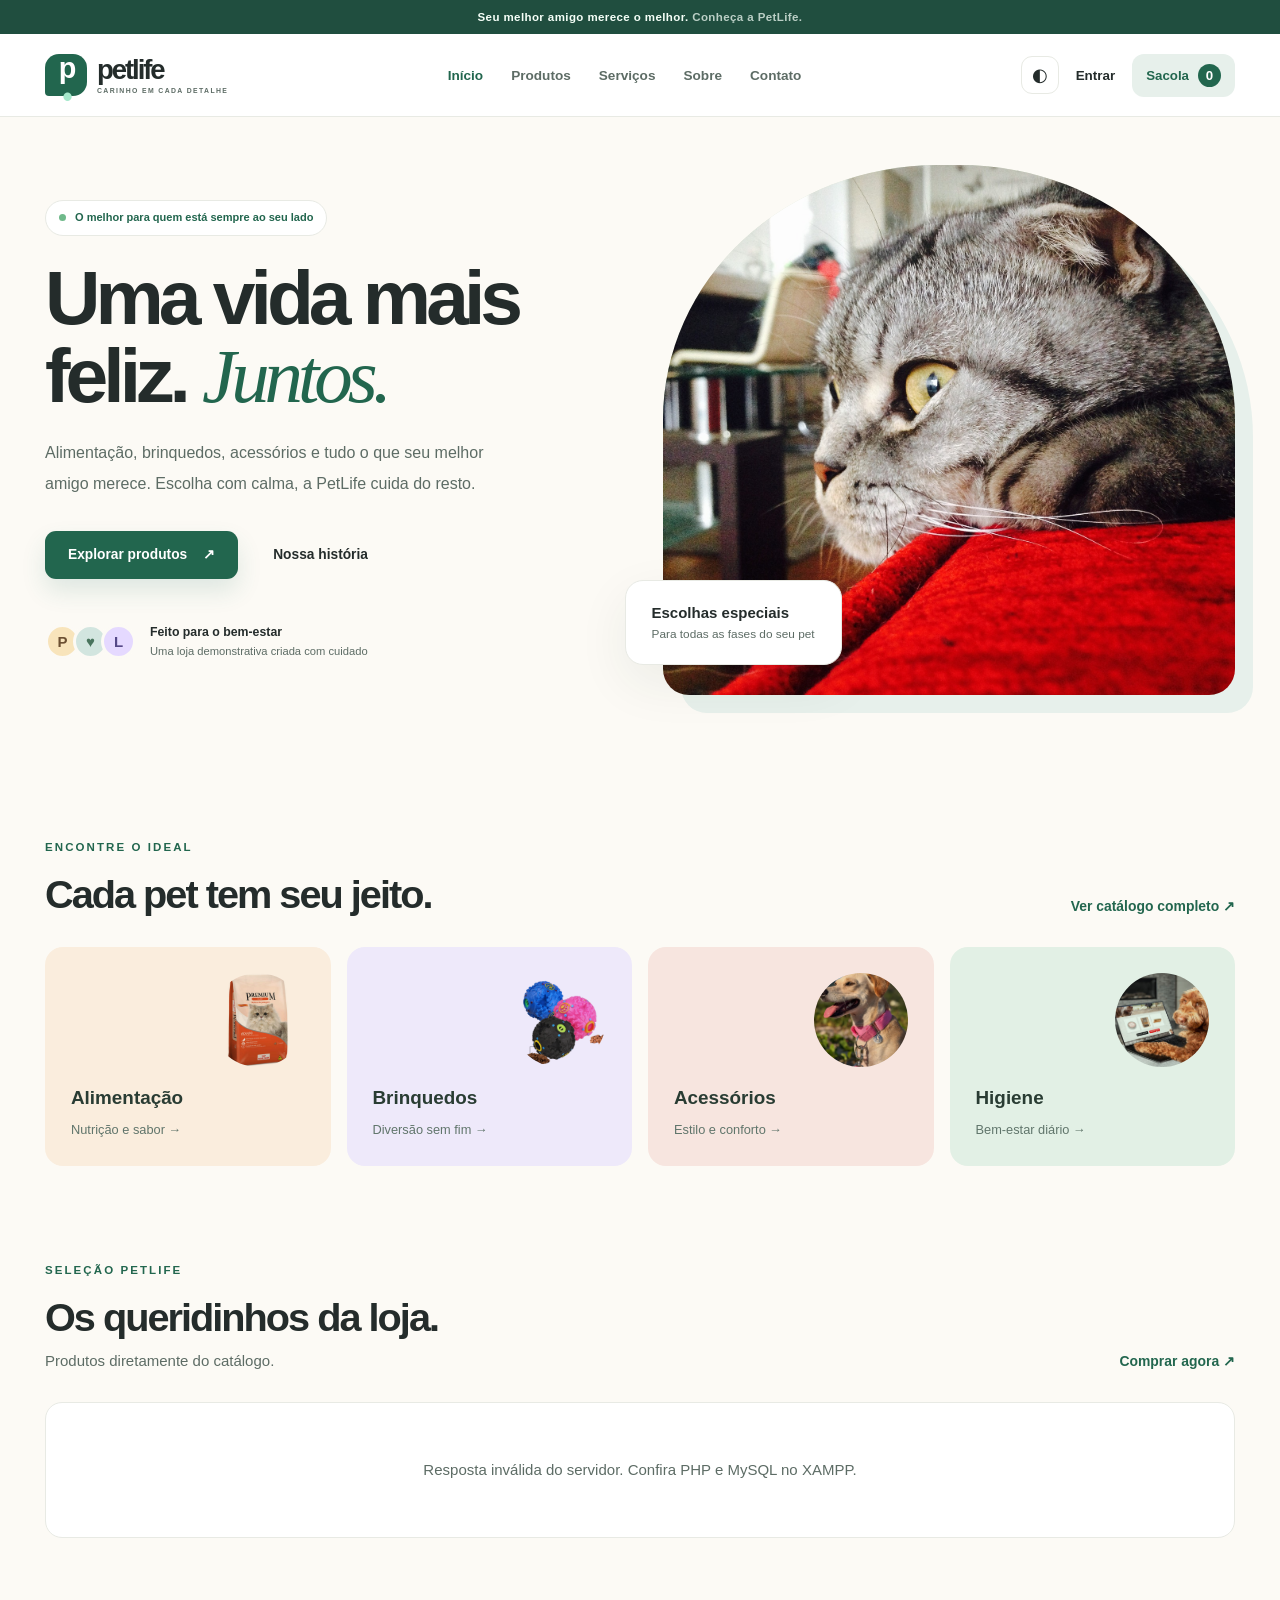
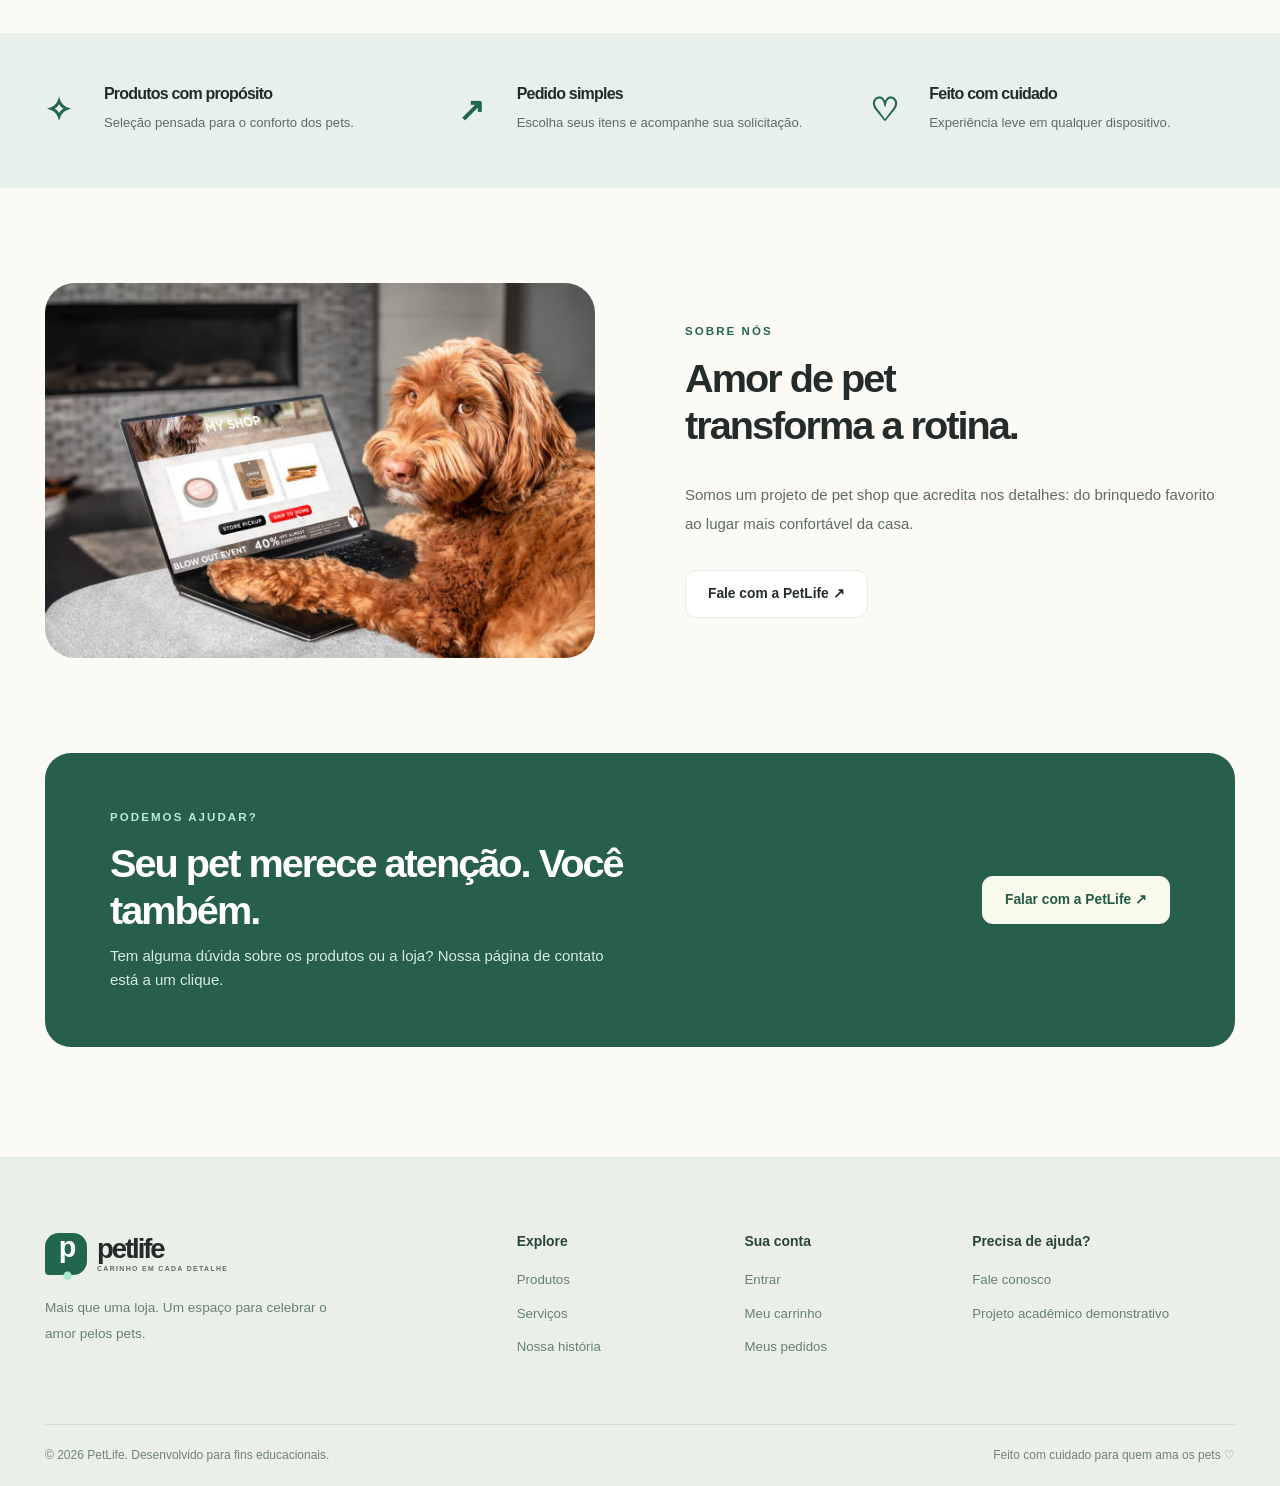
==== index.html @ 1ec8e890 "Adiciona o projeto PetLife" ====
<!doctype html>
<html lang="pt-BR">
  <head>
    <meta charset="utf-8" />
    <meta content="width=device-width, initial-scale=1" name="viewport" />
    <meta content="#fbfaf7" name="theme-color" />
    <meta
      content="PetLife: carinho, produtos e cuidados para seu pet."
      name="description"
    />
    <title>PetLife | Tudo para o seu pet</title>
    <link href="css/style.css" rel="stylesheet" />
  </head>
  <body data-page="index">
    <a class="skip-link" href="#conteudo">Pular para o conteúdo</a>
    <div data-header></div>
    <main id="conteudo">
      <section class="hero shell">
        <div class="hero-copy">
          <div class="pill">
            <span class="dot"></span> O melhor para quem está sempre ao seu lado
          </div>
          <h1>Uma vida mais feliz. <em>Juntos.</em></h1>
          <p>
            Alimentação, brinquedos, acessórios e tudo o que seu melhor amigo
            merece. Escolha com calma, a PetLife cuida do resto.
          </p>
          <div class="button-row">
            <a class="btn primary" href="pages/produtos.html"
              >Explorar produtos <span>↗</span></a
            >
            <a class="btn ghost" href="index.html#sobre">Nossa história</a>
          </div>
          <div class="hero-proof">
            <div class="avatar-stack">
              <span>P</span><span>♥</span><span>L</span>
            </div>
            <div>
              <strong>Feito para o bem-estar</strong
              ><small>Uma loja demonstrativa criada com cuidado</small>
            </div>
          </div>
        </div>
        <div class="hero-art">
          <img
            alt="Gato descansando sobre uma manta vermelha"
            decoding="async"
            src="img/hero.jpg"
          />
          <div class="floating-note">
            <strong>Escolhas especiais</strong
            ><small>Para todas as fases do seu pet</small>
          </div>
        </div>
      </section>
      <section class="category-section shell section-gap">
        <div class="section-top">
          <div>
            <p class="eyebrow">ENCONTRE O IDEAL</p>
            <h2>Cada pet tem seu jeito.</h2>
          </div>
          <a class="quiet-link" href="pages/produtos.html"
            >Ver catálogo completo ↗</a
          >
        </div>
        <div class="category-grid">
          <a
            class="category-card cream"
            href="pages/produtos.html?categoria=Ra%C3%A7%C3%A3o"
          >
            <img
              class="category-photo"
              src="img/raçao.jpg"
              alt=""
              loading="lazy"
            />
            <strong>Alimentação</strong>
            <span>Nutrição e sabor →</span>
          </a>
          <a
            class="category-card lilac"
            href="pages/produtos.html?categoria=Brinquedo"
          >
            <img
              class="category-photo"
              src="img/bola.jpg"
              alt=""
              loading="lazy"
            />
            <strong>Brinquedos</strong>
            <span>Diversão sem fim →</span>
          </a>
          <a
            class="category-card peach"
            href="pages/produtos.html?categoria=Acess%C3%B3rio"
          >
            <img
              class="category-photo"
              src="img/coleira.jpg"
              alt=""
              loading="lazy"
            />
            <strong>Acessórios</strong>
            <span>Estilo e conforto →</span>
          </a>
          <a
            class="category-card mint"
            href="pages/produtos.html?categoria=Higiene"
          >
            <img
              class="category-photo"
              src="img/cachorro.jpg"
              alt=""
              loading="lazy"
            />
            <strong>Higiene</strong>
            <span>Bem-estar diário →</span>
          </a>
        </div>
      </section>
      <section class="shell section-gap">
        <div class="section-top">
          <div>
            <p class="eyebrow">SELEÇÃO PETLIFE</p>
            <h2>Os queridinhos da loja.</h2>
            <p class="section-sub">Produtos diretamente do catálogo.</p>
          </div>
          <a class="quiet-link" href="pages/produtos.html">Comprar agora ↗</a>
        </div>
        <div aria-live="polite" class="products-grid" id="featuredProducts">
          <div class="loading-card">Carregando destaques...</div>
        </div>
      </section>
      <section class="benefits-band section-gap">
        <div class="shell benefits-grid">
          <article>
            <span class="benefit-symbol">✧</span>
            <h3>Produtos com propósito</h3>
            <p>Seleção pensada para o conforto dos pets.</p>
          </article>
          <article>
            <span class="benefit-symbol">↗</span>
            <h3>Pedido simples</h3>
            <p>Escolha seus itens e acompanhe sua solicitação.</p>
          </article>
          <article>
            <span class="benefit-symbol">♡</span>
            <h3>Feito com cuidado</h3>
            <p>Experiência leve em qualquer dispositivo.</p>
          </article>
        </div>
      </section>
      <section class="shell section-gap story-row" id="sobre">
        <div class="story-photo">
          <img
            alt="Cachorro da PetLife"
            decoding="async"
            loading="lazy"
            src="img/cachorro.jpg"
          />
        </div>
        <div class="story-copy">
          <p class="eyebrow">SOBRE NÓS</p>
          <h2>Amor de pet transforma a rotina.</h2>
          <p>
            Somos um projeto de pet shop que acredita nos detalhes: do brinquedo
            favorito ao lugar mais confortável da casa.
          </p>
          <a class="btn outline" href="pages/contato.html"
            >Fale com a PetLife ↗</a
          >
        </div>
      </section>
      <section class="shell newsletter section-gap">
        <div>
          <p class="eyebrow">PODEMOS AJUDAR?</p>
          <h2>Seu pet merece atenção. Você também.</h2>
          <p>
            Tem alguma dúvida sobre os produtos ou a loja? Nossa página de
            contato está a um clique.
          </p>
        </div>
        <a class="btn light" href="pages/contato.html">Falar com a PetLife ↗</a>
      </section>
    </main>
    <div data-footer></div>
    <div aria-live="polite" class="toast" id="toast" role="status"></div>
    <script defer src="js/layout.js"></script>
    <script defer="" src="js/script.js"></script>
  </body>
</html>
---- css/style.css ----
:root {
  --bg: #fcfaf5;
  --surface: #fff;
  --ink: #242c2b;
  --muted: #5d6c65;
  --line: #e8eae4;
  --accent: #22664e;
  --accent-dark: #165747;
  --soft: #e7f0eb;
  --sand: #f8e8d1;
  --shadow: 0 18px 52px rgba(30, 59, 49, 0.07);
  --radius: 22px;
  color-scheme: light;
}

[data-theme="dark"] {
  --bg: #141b1a;
  --surface: #1c2623;
  --ink: #eff4f0;
  --muted: #afbbb5;
  --line: #33433e;
  --accent: #74c7a5;
  --accent-dark: #3ba47c;
  --soft: #243b32;
  --sand: #38352b;
  --shadow: 0 18px 52px rgba(0, 0, 0, 0.19);
  color-scheme: dark;
}

* {
  box-sizing: border-box;
}

html {
  scroll-behavior: smooth;
}

body {
  margin: 0;
  background: var(--bg);
  color: var(--ink);
  font:
    15px/1.6 "Segoe UI",
    Arial,
    sans-serif;
  overflow-x: hidden;
}

button,
input,
select,
textarea {
  font: inherit;
}

button {
  cursor: pointer;
}

a {
  color: inherit;
  text-decoration: none;
}

img {
  display: block;
  max-width: 100%;
  object-fit: cover;
}

h1,
h2,
h3,
h4,
p {
  margin-top: 0;
}

h1,
h2,
h3,
h4 {
  font-family: "Segoe UI", Arial, sans-serif;
  line-height: 1.18;
  letter-spacing: -0.05em;
}

h1 {
  font-size: clamp(2.8rem, 5.2vw, 5.65rem);
  font-weight: 800;
}

h2 {
  font-size: clamp(1.8rem, 3.1vw, 3.2rem);
}

h3 {
  font-size: 1.2rem;
}

h1 em,
h2 em {
  color: var(--accent);
  font-style: normal;
}

p {
  color: var(--muted);
}

.shell {
  width: min(1190px, calc(100% - 64px));
  margin-inline: auto;
}

.section-gap {
  margin-top: 95px;
  margin-bottom: 95px;
}

.eyebrow {
  color: var(--accent);
  font-size: 0.72rem;
  letter-spacing: 0.18em;
  font-weight: 800;
  margin-bottom: 14px;
}

.small {
  font-size: 0.78rem;
}

.muted {
  color: var(--muted);
}

.full {
  width: 100%;
  justify-content: center;
}

.btn {
  display: inline-flex;
  align-items: center;
  justify-content: center;
  gap: 16px;
  min-height: 48px;
  padding: 12px 22px;
  border: 1px solid transparent;
  border-radius: 11px;
  font-size: 0.86rem;
  font-weight: 800;
  transition:
    0.2s transform,
    0.2s background,
    0.2s box-shadow;
  text-align: center;
}

.btn:hover {
  transform: translateY(-2px);
}

.btn.primary {
  background: var(--accent);
  color: #fff;
  box-shadow: 0 12px 24px rgba(41, 122, 103, 0.14);
}

.btn.primary:hover {
  background: var(--accent-dark);
}

.btn.ghost {
  color: var(--ink);
  background: transparent;
}

.btn.ghost:hover {
  background: var(--soft);
}

.btn.outline {
  border-color: var(--line);
  background: var(--surface);
}

.btn.light {
  background: #f9f9ec;
  color: #235b48;
}

.button-row {
  display: flex;
  align-items: center;
  gap: 12px;
  flex-wrap: wrap;
}

.quiet-link {
  font-weight: 800;
  color: var(--accent);
  font-size: 0.87rem;
}

.quiet-link:hover {
  text-decoration: underline;
}

.text-button {
  background: none;
  border: 0;
  color: var(--accent);
  font-weight: 800;
  padding: 9px;
}

.text-button:hover {
  text-decoration: underline;
}

.announcement {
  text-align: center;
  background: #204e3f;
  color: #f5fff8;
  font-weight: 600;
  font-size: 0.72rem;
  letter-spacing: 0.035em;
  padding: 8px;
}

.announcement span {
  opacity: 0.73;
}

.header {
  position: sticky;
  z-index: 40;
  top: 0;
  background: var(--surface);
  border-bottom: 1px solid var(--line);
}

.header-inner {
  display: flex;
  align-items: center;
  justify-content: space-between;
  gap: 20px;
  height: 82px;
}

.logo {
  display: inline-flex;
  align-items: center;
  gap: 10px;
  font-size: 1.72rem;
  letter-spacing: -0.075em;
  font-weight: 800;
  line-height: 1;
  color: var(--ink);
}

.logo-mark {
  display: grid;
  place-items: center;
  font-family: "Segoe UI", Arial, sans-serif;
  background: var(--accent);
  color: #fff;
  height: 42px;
  width: 42px;
  border-radius: 14px 14px 14px 4px;
  font-size: 1.8rem;
  letter-spacing: -0.1em;
}

.logo-mark span {
  color: #a5e8cb;
}

.logo small {
  display: block;
  font-size: 0.43rem;
  letter-spacing: 0.2em;
  color: var(--muted);
  margin-top: 4px;
  font-weight: 700;
}

.main-nav {
  display: flex;
  align-items: center;
  gap: 28px;
}

.main-nav a {
  font-size: 0.85rem;
  font-weight: 700;
  color: var(--muted);
  transition: color 0.2s;
}

.main-nav a.active,
.main-nav a:hover {
  color: var(--accent);
}

.nav-actions {
  display: flex;
  align-items: center;
  gap: 17px;
}

.theme-toggle,
.icon-button {
  background: transparent;
  border: 1px solid var(--line);
  height: 38px;
  min-width: 38px;
  border-radius: 11px;
  color: var(--ink);
  font-size: 1.12rem;
}

.theme-toggle:hover,
.icon-button:hover {
  background: var(--soft);
}

.account-link {
  font-weight: 800;
  font-size: 0.84rem;
  white-space: nowrap;
}

.cart-link {
  display: flex;
  align-items: center;
  gap: 9px;
  background: var(--soft);
  color: var(--accent);
  padding: 10px 14px;
  border-radius: 12px;
  font-size: 0.83rem;
  font-weight: 800;
  white-space: nowrap;
}

.cart-link span {
  display: grid;
  place-items: center;
  color: white;
  background: var(--accent);
  border-radius: 50%;
  min-width: 23px;
  height: 23px;
  padding: 0 3px;
}

.menu-btn {
  display: none;
  background: none;
  border: 0;
  padding: 8px;
}

.menu-btn span {
  display: block;
  width: 21px;
  height: 2px;
  background: var(--ink);
  margin: 5px 0;
}

.hero {
  display: grid;
  grid-template-columns: 1fr 1fr;
  gap: 45px;
  align-items: center;
  padding-top: 45px;
  min-height: 605px;
}

.hero-copy {
  padding: 30px 0;
}

.hero h1 {
  max-width: 680px;
  margin: 22px 0;
}

.hero h1 em {
  font-family: Georgia, serif;
  font-weight: 500;
  font-style: italic;
  letter-spacing: -0.065em;
}

.hero-copy > p {
  max-width: 460px;
  line-height: 1.9;
  font-size: 1rem;
}

.hero .button-row {
  margin-top: 32px;
}

.pill {
  display: inline-flex;
  align-items: center;
  gap: 9px;
  border: 1px solid var(--line);
  background: var(--surface);
  padding: 8px 13px;
  border-radius: 99px;
  font-size: 0.69rem;
  font-weight: 800;
  color: var(--accent);
}

.dot {
  height: 7px;
  width: 7px;
  border-radius: 50%;
  background: #6fb98a;
}

.hero-art {
  height: 530px;
  position: relative;
  border-radius: 220px 220px 32px 32px;
  overflow: visible;
  background: #e0e9d6;
}

.hero-art > img {
  width: 100%;
  height: 100%;
  border-radius: 220px 220px 32px 32px;
}

.floating-note {
  position: absolute;
  bottom: 30px;
  left: -38px;
  padding: 20px 26px;
  background: var(--surface);
  border: 1px solid var(--line);
  box-shadow: var(--shadow);
  border-radius: 18px;
}

.floating-note strong,
.floating-note small {
  display: block;
}

.floating-note small {
  color: var(--muted);
  font-size: 0.74rem;
}

.hero-proof {
  display: flex;
  align-items: center;
  gap: 14px;
  margin-top: 44px;
}

.avatar-stack {
  display: flex;
  padding-left: 7px;
}

.avatar-stack span {
  display: grid;
  place-items: center;
  margin-left: -7px;
  background: #f8e4bb;
  color: #6c5032;
  border: 3px solid var(--bg);
  border-radius: 50%;
  width: 35px;
  height: 35px;
  font-weight: 800;
}

.avatar-stack span:nth-child(2) {
  background: #d2e5df;
  color: #49745d;
}

.avatar-stack span:nth-child(3) {
  background: #e5d9ff;
  color: #554887;
}

.hero-proof strong,
.hero-proof small {
  display: block;
  line-height: 1.6;
}

.hero-proof strong {
  font-size: 0.77rem;
}

.hero-proof small {
  font-size: 0.7rem;
  color: var(--muted);
}

.section-top {
  display: flex;
  justify-content: space-between;
  align-items: end;
  gap: 15px;
  margin-bottom: 29px;
}

.section-top h2 {
  margin-bottom: 0;
}

.section-sub {
  margin: 8px 0 0;
}

.category-grid {
  display: grid;
  grid-template-columns: repeat(4, 1fr);
  gap: 16px;
}

.category-card {
  display: flex;
  flex-direction: column;
  align-items: start;
  min-height: 204px;
  padding: 23px;
  border-radius: 18px;
  transition: transform 0.2s;
  overflow: hidden;
}

.category-card:hover {
  transform: translateY(-6px);
}

.category-card.cream {
  background: #faeddd;
}

.category-card.lilac {
  background: #eee9fa;
}

.category-card.peach {
  background: #f7e5df;
}

.category-card.mint {
  background: #e2f0e5;
}

.category-card strong {
  color: #293c33;
  font-size: 1.18rem;
  font-weight: 800;
}

.category-card > span {
  color: #60756b;
  font-size: 0.8rem;
  margin-top: 7px;
}

.products-grid {
  display: grid;
  grid-template-columns: repeat(3, minmax(0, 1fr));
  gap: 22px;
}

.product-card {
  background: var(--surface);
  border: 1px solid var(--line);
  border-radius: 19px;
  overflow: hidden;
  transition:
    transform 0.2s,
    box-shadow 0.2s;
}

.product-card:hover {
  transform: translateY(-4px);
  box-shadow: var(--shadow);
}

.product-photo {
  height: 230px;
  display: flex;
  align-items: center;
  justify-content: center;
  position: relative;
  background: #f3f1ed;
}

.product-photo img {
  width: 100%;
  height: 100%;
  object-fit: cover;
}

.product-chip {
  position: absolute;
  top: 15px;
  left: 15px;
  padding: 6px 10px;
  border-radius: 7px;
  background: rgba(255, 255, 255, 0.94);
  color: #355d4e;
  font-size: 0.68rem;
  font-weight: 800;
}

.product-content {
  padding: 20px 20px 22px;
}

.product-content h3 {
  font-size: 1.13rem;
  margin-bottom: 8px;
}

.product-content p {
  font-size: 0.81rem;
  min-height: 38px;
  margin: 0 0 22px;
}

.product-bottom {
  display: flex;
  align-items: center;
  justify-content: space-between;
  gap: 12px;
}

.product-bottom strong {
  font:
    800 1.18rem "Segoe UI",
    Arial,
    sans-serif;
}

.add-cart {
  border: none;
  background: var(--accent);
  color: white;
  border-radius: 11px;
  padding: 10px 15px;
  font-size: 0.79rem;
  font-weight: 800;
}

.add-cart:hover {
  background: var(--accent-dark);
}

.add-cart:disabled {
  opacity: 0.4;
  cursor: not-allowed;
}

.stock-info {
  font-size: 0.69rem;
  color: var(--muted);
  margin-top: 8px;
}

.loading-card {
  grid-column: 1/-1;
  background: var(--surface);
  border: 1px solid var(--line);
  border-radius: 17px;
  color: var(--muted);
  padding: 55px;
  text-align: center;
}

.benefits-band {
  background: var(--soft);
  padding: 52px 0;
}

.benefits-grid {
  display: grid;
  grid-template-columns: repeat(3, 1fr);
  gap: 48px;
}

.benefits-grid article {
  display: grid;
  grid-template-columns: 45px 1fr;
  column-gap: 14px;
}

.benefit-symbol {
  grid-row: span 2;
  color: var(--accent);
  font-size: 2rem;
  font-weight: 700;
}

.benefits-grid h3 {
  font-size: 1rem;
  margin-bottom: 6px;
}

.benefits-grid p {
  font-size: 0.82rem;
  margin: 0;
}

.story-row {
  display: grid;
  grid-template-columns: 1fr 1fr;
  align-items: center;
  gap: 90px;
}

.story-photo {
  height: 375px;
  border-radius: 30px;
  overflow: hidden;
}

.story-photo img {
  height: 100%;
  width: 100%;
}

.story-copy p:not(.eyebrow) {
  line-height: 1.9;
}

.story-copy h2 {
  max-width: 390px;
}

.story-copy .btn {
  margin-top: 17px;
}

.newsletter {
  background: #275e4c;
  padding: 55px 65px;
  border-radius: 26px;
  color: white;
  display: flex;
  align-items: center;
  justify-content: space-between;
  gap: 30px;
}

.newsletter .eyebrow {
  color: #bee8d7;
}

.newsletter h2 {
  max-width: 580px;
  margin-bottom: 10px;
}

.newsletter p:not(.eyebrow) {
  color: #d6ebdf;
  max-width: 520px;
  margin: 0;
}

.footer {
  background: #eaf0e8;
  border-top: 1px solid #d9e6dd;
  margin-top: 110px;
  color: #2c493d;
}

.footer-main {
  display: grid;
  grid-template-columns: 2.3fr 1fr 1fr 1.4fr;
  gap: 40px;
  padding: 75px 0 55px;
}

.footer-logo {
  margin-bottom: 20px;
}

.footer-main p {
  max-width: 300px;
  line-height: 1.9;
  font-size: 0.85rem;
  color: #668075;
}

.footer-main h3 {
  font-size: 0.87rem;
  color: #2a4538;
  letter-spacing: 0;
  margin-bottom: 20px;
}

.footer-main > div:not(:first-child) a,
.footer-main > div:not(:first-child) span {
  display: block;
  font-size: 0.83rem;
  margin: 12px 0;
  color: #668075;
}

.footer-main a:hover {
  color: var(--accent);
}

.footer-bottom {
  display: flex;
  justify-content: space-between;
  gap: 10px;
  padding: 21px 0;
  border-top: 1px solid #cfdfd3;
}

.footer-bottom p {
  font-size: 0.75rem;
  margin: 0;
  color: #708479;
}

[data-theme="dark"] .footer {
  background: #1b3029;
  color: var(--ink);
  border-color: var(--line);
}

[data-theme="dark"] .footer-main h3,
[data-theme="dark"] .footer-main p,
[data-theme="dark"] .footer-main > div:not(:first-child) a,
[data-theme="dark"] .footer-main > div:not(:first-child) span,
[data-theme="dark"] .footer-bottom p {
  color: var(--muted);
}

.page-intro {
  padding-top: 76px;
  padding-bottom: 43px;
}

.page-intro h1 {
  font-size: clamp(2.8rem, 4.7vw, 4.8rem);
  margin-bottom: 12px;
}

.page-intro > p:not(.eyebrow) {
  font-size: 1rem;
  max-width: 670px;
}

.page-content {
  min-height: 340px;
}

.catalog-area {
  display: grid;
  grid-template-columns: 275px 1fr;
  gap: 35px;
  align-items: start;
}

.filter-panel {
  background: var(--surface);
  border: 1px solid var(--line);
  border-radius: 19px;
  padding: 24px;
  display: grid;
  gap: 19px;
}

.filter-heading {
  display: flex;
  align-items: center;
  justify-content: space-between;
  gap: 6px;
}

.filter-heading h2 {
  font-size: 1.05rem;
  margin: 0;
}

.filter-heading button {
  font-size: 0.7rem;
}

.filter-panel label,
.stack-form label {
  display: grid;
  gap: 7px;
  font-size: 0.8rem;
  font-weight: 800;
}

.filter-panel input,
.filter-panel select,
.stack-form input,
.stack-form select,
.stack-form textarea {
  width: 100%;
  background: var(--bg);
  color: var(--ink);
  border: 1px solid var(--line);
  border-radius: 10px;
  min-height: 46px;
  padding: 10px 12px;
  outline: none;
  transition: border 0.2s;
}

.filter-panel input:focus,
.filter-panel select:focus,
.stack-form input:focus,
.stack-form select:focus,
.stack-form textarea:focus {
  border-color: var(--accent);
  box-shadow: 0 0 0 3px var(--soft);
}

.stack-form textarea {
  resize: vertical;
}

.price-pair {
  display: grid;
  grid-template-columns: 1fr 1fr;
  gap: 10px;
}

.catalog-toolbar {
  display: flex;
  align-items: center;
  justify-content: space-between;
  margin: 1px 0 22px;
}

.catalog-toolbar h2 {
  font-size: 1.45rem;
  margin-bottom: 3px;
}

.catalog-toolbar p {
  font-size: 0.79rem;
  margin: 0;
}

.catalog-area .products-grid {
  grid-template-columns: repeat(2, minmax(0, 1fr));
}

.cart-layout {
  display: grid;
  grid-template-columns: minmax(0, 1fr) 330px;
  gap: 24px;
  align-items: start;
}

.surface {
  border: 1px solid var(--line);
  background: var(--surface);
  padding: 28px;
  border-radius: 19px;
  box-shadow: 0 5px 26px rgba(30, 59, 49, 0.025);
}

.surface h2 {
  font-size: 1.2rem;
  margin-bottom: 18px;
}

.surface-title {
  display: flex;
  justify-content: space-between;
  align-items: center;
  gap: 12px;
  border-bottom: 1px solid var(--line);
  padding-bottom: 17px;
  margin-bottom: 12px;
}

.surface-title h2 {
  margin: 0;
}

.cart-item {
  display: grid;
  grid-template-columns: 78px 1fr auto;
  gap: 17px;
  align-items: center;
  padding: 18px 0;
  border-bottom: 1px solid var(--line);
}

.cart-item img {
  width: 78px;
  height: 85px;
  border-radius: 12px;
}

.cart-item h3 {
  font-size: 1rem;
  margin: 0 0 3px;
}

.cart-item p {
  font-size: 0.78rem;
  margin: 0 0 5px;
}

.cart-item strong {
  display: block;
}

.cart-controls {
  display: flex;
  gap: 7px;
  align-items: center;
  justify-content: end;
}

.qty-button {
  width: 31px;
  height: 31px;
  border: 1px solid var(--line);
  background: var(--bg);
  color: var(--ink);
  border-radius: 8px;
}

.remove-button {
  background: none;
  border: 0;
  color: #b3595d;
  font-size: 0.76rem;
  font-weight: 800;
  padding: 5px;
}

.order-summary {
  position: sticky;
  top: 110px;
}

.summary-line,
.summary-total {
  display: flex;
  justify-content: space-between;
  gap: 15px;
  align-items: center;
  margin: 17px 0;
  font-size: 0.85rem;
}

.summary-total {
  border-top: 1px solid var(--line);
  padding: 22px 0 4px;
  font-size: 1rem;
  font-weight: 800;
}

.summary-total strong {
  font-size: 1.35rem;
}

.order-summary .btn {
  margin-top: 12px;
}

.order-summary .text-button {
  margin-top: 11px;
}

.empty-state {
  text-align: center;
  padding: 50px 20px;
}

.empty-state strong {
  display: block;
  font-size: 1.24rem;
  color: var(--ink);
  margin-bottom: 10px;
}

.empty-state p {
  max-width: 320px;
  margin: 0 auto 20px;
}

.empty-icon {
  font-size: 2.9rem;
  color: var(--accent);
  margin-bottom: 15px;
}

.auth-layout {
  min-height: 650px;
  display: grid;
  grid-template-columns: 1fr 1fr;
  gap: 7%;
  padding-top: 65px;
  align-items: center;
}

.auth-aside {
  padding: 20px 0;
}

.auth-aside h1 {
  font-size: clamp(2.3rem, 4vw, 4.3rem);
  margin-bottom: 15px;
}

.auth-aside p:not(.eyebrow) {
  max-width: 480px;
}

.auth-aside img {
  margin-top: 28px;
  border-radius: 26px;
  width: 100%;
  height: 220px;
}

.auth-panel {
  background: var(--surface);
  border: 1px solid var(--line);
  border-radius: 24px;
  padding: 43px 42px;
  box-shadow: var(--shadow);
}

.auth-heading h2 {
  font-size: 2rem;
  margin: 13px 0 8px;
}

.auth-badge {
  font-weight: 800;
  color: var(--accent);
  font-size: 0.67rem;
  letter-spacing: 0.15em;
}

.auth-heading p {
  font-size: 0.88rem;
}

.stack-form {
  display: grid;
  gap: 18px;
}

.form-feedback {
  display: none;
  font-size: 0.85rem;
  border-radius: 9px;
  padding: 11px 13px;
  margin: 3px 0 0;
}

.form-feedback.show {
  display: block;
  background: var(--soft);
  color: var(--accent);
}

.form-feedback.error {
  background: #fff0ee;
  color: #b64a4a;
}

.contact-layout {
  display: grid;
  grid-template-columns: 0.85fr 1.15fr;
  gap: 70px;
}

.contact-art {
  height: 260px;
  border-radius: 22px;
  overflow: hidden;
  margin-bottom: 30px;
}

.contact-art img {
  width: 100%;
  height: 100%;
}

.contact-method {
  border-top: 1px solid var(--line);
  padding: 23px 0;
}

.contact-method span {
  display: block;
  color: var(--accent);
  font-size: 0.68rem;
  font-weight: 800;
  letter-spacing: 0.14em;
  margin-bottom: 9px;
}

.contact-method strong {
  font-size: 1.08rem;
}

.contact-method p {
  max-width: 330px;
  margin: 8px 0 0;
  font-size: 0.85rem;
}

.contact-form {
  padding: 38px;
  align-content: start;
}

.contact-form > p {
  margin-top: -12px;
}

.services-grid {
  display: grid;
  grid-template-columns: repeat(2, 1fr);
  gap: 20px;
}

.service-block {
  background: var(--surface);
  border: 1px solid var(--line);
  border-radius: 22px;
  padding: 34px;
  min-height: 245px;
  transition: transform 0.2s;
}

.service-block:hover {
  transform: translateY(-4px);
}

.service-number {
  font-size: 0.69rem;
  font-weight: 800;
  color: var(--accent);
  letter-spacing: 0.14em;
}

.service-block h2 {
  margin: 26px 0 11px;
  font-size: 1.7rem;
}

.service-block p {
  font-size: 0.86rem;
  max-width: 400px;
}

.service-block a {
  font-weight: 800;
  color: var(--accent);
  font-size: 0.84rem;
}

.orders-list {
  min-height: 250px;
}

.order-history-row {
  display: flex;
  justify-content: space-between;
  align-items: center;
  gap: 20px;
  padding: 20px;
  border-bottom: 1px solid var(--line);
}

.order-history-row:last-child {
  border: 0;
}

.order-history-row strong {
  display: block;
}

.order-history-row small {
  color: var(--muted);
}

.status-pill {
  font-weight: 800;
  font-size: 0.72rem;
  padding: 6px 10px;
  border-radius: 99px;
  background: var(--soft);
  color: var(--accent);
}

.toast {
  position: fixed;
  z-index: 100;
  bottom: 26px;
  right: 26px;
  max-width: min(430px, calc(100vw - 40px));
  padding: 15px 22px;
  background: #215d48;
  color: #fff;
  border-radius: 14px;
  box-shadow: var(--shadow);
  opacity: 0;
  pointer-events: none;
  transform: translateY(12px);
  transition: 0.2s;
}

.toast.show {
  opacity: 1;
  transform: translateY(0);
}

.toast.error {
  background: #a43d48;
}

.admin-layout {
  display: grid;
  grid-template-columns: 195px minmax(0, 1fr);
  gap: 25px;
  min-height: 400px;
}

.admin-sidebar {
  align-self: start;
  position: sticky;
  top: 110px;
  border: 1px solid var(--line);
  border-radius: 15px;
  background: var(--surface);
  padding: 10px;
  display: grid;
  gap: 4px;
}

.admin-tab {
  border: 0;
  background: none;
  border-radius: 9px;
  padding: 12px 14px;
  color: var(--muted);
  font-weight: 800;
  text-align: left;
}

.admin-tab.selected,
.admin-tab:hover {
  background: var(--soft);
  color: var(--accent);
}

.admin-content {
  min-width: 0;
}

.admin-toolbar {
  display: flex;
  justify-content: space-between;
  align-items: center;
  gap: 16px;
  margin-bottom: 18px;
}

.admin-toolbar h2 {
  font-size: 1.5rem;
  margin-bottom: 4px;
}

.admin-toolbar p {
  margin: 0;
  font-size: 0.8rem;
}

.stat-grid {
  display: grid;
  grid-template-columns: repeat(4, 1fr);
  gap: 15px;
  margin-bottom: 27px;
}

.stat-card {
  padding: 25px;
  background: var(--surface);
  border: 1px solid var(--line);
  border-radius: 15px;
}

.stat-card span {
  display: block;
  color: var(--muted);
  font-size: 0.78rem;
  font-weight: 800;
}

.stat-card strong {
  font:
    800 2.1rem "Segoe UI",
    Arial,
    sans-serif;
}

.admin-table-wrap {
  overflow-x: auto;
  background: var(--surface);
  border: 1px solid var(--line);
  border-radius: 16px;
}

.admin-table {
  width: 100%;
  border-collapse: collapse;
  white-space: nowrap;
  font-size: 0.82rem;
}

.admin-table th {
  text-align: left;
  background: var(--soft);
  padding: 13px 16px;
  font-size: 0.73rem;
}

.admin-table td {
  padding: 15px 16px;
  border-top: 1px solid var(--line);
}

.admin-table td.long-cell {
  white-space: normal;
  min-width: 220px;
  max-width: 360px;
}

.table-actions {
  display: flex;
  gap: 7px;
}

.table-button {
  font-weight: 800;
  font-size: 0.72rem;
  border: 1px solid var(--line);
  border-radius: 8px;
  background: var(--bg);
  color: var(--accent);
  padding: 8px 11px;
  white-space: nowrap;
}

.table-button.danger {
  color: #ac5456;
}

.table-button:hover {
  background: var(--soft);
}

.table-select {
  padding: 8px 9px;
  border: 1px solid var(--line);
  background: var(--bg);
  color: var(--ink);
  border-radius: 7px;
}

.admin-dialog {
  width: min(520px, calc(100% - 26px));
  border: 1px solid var(--line);
  border-radius: 22px;
  background: var(--surface);
  color: var(--ink);
  padding: 28px;
  max-height: 90vh;
  overflow: auto;
  box-shadow: 0 22px 80px rgba(0, 0, 0, 0.2);
}

.admin-dialog::backdrop {
  background: rgba(0, 0, 0, 0.55);
}

.modal-top {
  display: flex;
  align-items: center;
  justify-content: space-between;
}

.modal-top h2 {
  margin: 0;
  font-size: 1.5rem;
}

.confirm-dialog p {
  margin: 18px 0 24px;
}

.admin-search {
  padding: 10px 12px;
  border: 1px solid var(--line);
  background: var(--surface);
  color: var(--ink);
  border-radius: 9px;
  max-width: 245px;
  width: 100%;
}

body:has(dialog[open]) {
  overflow: hidden;
}

[hidden] {
  display: none !important;
}

a:focus-visible,
button:focus-visible,
input:focus-visible,
textarea:focus-visible,
select:focus-visible {
  outline: 3px solid var(--accent);
  outline-offset: 3px;
}

@media (max-width: 1100px) {
  .main-nav {
    gap: 15px;
  }

  .header-inner {
    gap: 10px;
  }

  .nav-actions {
    gap: 9px;
  }

  .hero {
    gap: 28px;
  }

  .floating-note {
    left: -14px;
  }

  .footer-main {
    gap: 22px;
  }
}

@media (max-width: 900px) {
  .shell {
    width: min(100% - 40px, 1190px);
  }

  .header-inner {
    height: 72px;
  }

  .menu-btn {
    display: block;
  }

  .main-nav {
    display: none;
    position: absolute;
    left: 0;
    right: 0;
    top: 100%;
    background: var(--surface);
    padding: 18px 24px 25px;
    box-shadow: var(--shadow);
    border-top: 1px solid var(--line);
    flex-direction: column;
    align-items: stretch;
    gap: 0;
  }

  .main-nav.open {
    display: flex;
  }

  .main-nav a {
    padding: 13px 4px;
    border-bottom: 1px solid var(--line);
  }

  .hero {
    grid-template-columns: 1fr 1fr;
    min-height: unset;
  }

  .hero h1 {
    font-size: clamp(2.5rem, 5vw, 4rem);
  }

  .hero-art {
    height: 430px;
  }

  .category-grid {
    grid-template-columns: repeat(2, 1fr);
  }

  .products-grid {
    grid-template-columns: repeat(2, 1fr);
  }

  .benefits-grid {
    gap: 19px;
  }

  .story-row {
    gap: 35px;
  }

  .footer-main {
    grid-template-columns: repeat(2, 1fr);
  }

  .catalog-area {
    grid-template-columns: 235px 1fr;
    gap: 18px;
  }

  .catalog-area .products-grid {
    grid-template-columns: 1fr;
  }

  .cart-layout {
    grid-template-columns: 1fr 290px;
    gap: 15px;
  }

  .auth-layout {
    gap: 25px;
  }

  .auth-panel {
    padding: 27px;
  }

  .contact-layout {
    gap: 25px;
  }

  .stat-grid {
    grid-template-columns: repeat(2, 1fr);
  }
}

@media (max-width: 640px) {
  .shell {
    width: calc(100% - 32px);
  }

  .announcement {
    font-size: 0.65rem;
  }

  .header-inner {
    height: 66px;
  }

  .logo {
    font-size: 1.45rem;
  }

  .logo-mark {
    height: 37px;
    width: 37px;
  }

  .logo small {
    font-size: 0.36rem;
  }

  .account-link {
    display: none;
  }

  .nav-actions {
    gap: 7px;
  }

  .cart-link {
    padding: 8px;
    font-size: 0.72rem;
  }

  .theme-toggle {
    height: 34px;
    min-width: 34px;
  }

  .hero {
    display: flex;
    flex-direction: column;
    gap: 18px;
    padding-top: 25px;
  }

  .hero-copy {
    padding: 20px 0 0;
  }

  .hero h1 {
    font-size: clamp(2.7rem, 12vw, 4rem);
  }

  .hero-art {
    width: 100%;
    height: 330px;
    border-radius: 190px 190px 23px 23px;
  }

  .hero-art > img {
    border-radius: 190px 190px 23px 23px;
  }

  .floating-note {
    bottom: 12px;
    left: 9px;
    padding: 11px 15px;
  }

  .hero-proof {
    margin-top: 22px;
  }

  .section-gap {
    margin-top: 65px;
    margin-bottom: 65px;
  }

  .section-top {
    align-items: start;
    flex-direction: column;
  }

  .category-grid {
    gap: 11px;
  }

  .category-card {
    padding: 17px;
    min-height: 160px;
  }

  .category-card strong {
    font-size: 1rem;
  }

  .products-grid,
  .catalog-area .products-grid {
    grid-template-columns: 1fr;
  }

  .product-photo {
    height: 230px;
  }

  .benefits-grid {
    grid-template-columns: 1fr;
    gap: 30px;
  }

  .benefits-band {
    padding: 38px 0;
  }

  .story-row {
    grid-template-columns: 1fr;
    gap: 25px;
  }

  .story-photo {
    height: 255px;
  }

  .newsletter {
    padding: 35px 25px;
    flex-direction: column;
    align-items: stretch;
  }

  .footer {
    margin-top: 60px;
  }

  .footer-main {
    gap: 28px;
    padding: 45px 0 30px;
  }

  .footer-main > div:first-child {
    grid-column: 1/-1;
  }

  .footer-bottom {
    flex-direction: column;
  }

  .page-intro {
    padding-top: 43px;
    padding-bottom: 25px;
  }

  .page-intro h1 {
    font-size: 2.7rem;
  }

  .catalog-area {
    grid-template-columns: 1fr;
  }

  .filter-panel {
    gap: 13px;
  }

  .catalog-toolbar {
    margin-top: 19px;
  }

  .cart-layout {
    grid-template-columns: 1fr;
  }

  .order-summary {
    position: static;
  }

  .surface {
    padding: 21px;
  }

  .cart-item {
    grid-template-columns: 64px 1fr;
    gap: 10px;
  }

  .cart-item img {
    width: 64px;
    height: 72px;
  }

  .cart-controls {
    grid-column: 2;
    justify-content: start;
  }

  .auth-layout {
    grid-template-columns: 1fr;
    padding-top: 33px;
    gap: 15px;
  }

  .auth-aside {
    padding: 0;
  }

  .auth-aside h1 {
    font-size: 2.45rem;
  }

  .auth-aside img {
    display: none;
  }

  .auth-panel {
    padding: 24px;
  }

  .contact-layout {
    grid-template-columns: 1fr;
    gap: 12px;
  }

  .contact-art {
    height: 180px;
  }

  .contact-form {
    padding: 22px;
  }

  .services-grid {
    grid-template-columns: 1fr;
  }

  .admin-layout {
    grid-template-columns: 1fr;
  }

  .admin-sidebar {
    display: flex;
    overflow: auto;
    position: static;
  }

  .admin-tab {
    white-space: nowrap;
  }

  .stat-grid {
    gap: 10px;
  }

  .stat-card {
    padding: 17px;
  }

  .stat-card strong {
    font-size: 1.5rem;
  }

  .admin-toolbar {
    align-items: start;
    flex-wrap: wrap;
  }

  .admin-search {
    max-width: 100%;
  }
}

@media (prefers-reduced-motion: reduce) {
  *,
  *:before,
  *:after {
    scroll-behavior: auto !important;
    transition: none !important;
    animation: none !important;
  }
}

/* PetLife 2.0 | Direções visuais exclusivas para cada página */
.micro-label {
  font-size: 0.71rem;
  letter-spacing: 0.2em;
  text-transform: uppercase;
  font-weight: 800;
  color: #157e75;
}

.catalog-feature {
  display: grid;
  grid-template-columns: 1.4fr 0.6fr;
  align-items: center;
  margin: 36px auto 8px;
  max-width: 1180px;
  border-radius: 26px;
  overflow: hidden;
  background: #123e48;
  color: #fff;
  min-height: 230px;
  padding: 34px 44px;
  gap: 25px;
}
.catalog-feature h2 {
  font-size: clamp(2rem, 3.4vw, 3.2rem);
  line-height: 1.08;
  max-width: 650px;
  margin: 10px 0;
}
.catalog-feature p {
  opacity: 0.83;
  max-width: 520px;
}
.catalog-feature img {
  height: 210px;
  width: 100%;
  object-fit: cover;
  border-radius: 120px 10px 10px 120px;
}
.catalog-feature .micro-label {
  color: #a6e8d3;
}
.services-spotlight {
  display: grid;
  grid-template-columns: 1fr 1fr;
  align-items: center;
  background: var(--soft);
  gap: 5vw;
  margin: 36px auto 10px;
  max-width: 1180px;
  border-radius: 30px;
  overflow: hidden;
}
.services-spotlight img {
  width: 100%;
  height: 380px;
  object-fit: cover;
}
.services-spotlight > div {
  padding: 35px 44px 35px 0;
}
.services-spotlight h2 {
  font-size: clamp(2rem, 3.2vw, 3.5rem);
  line-height: 1.1;
  margin: 14px 0;
}
.services-spotlight p {
  margin-bottom: 22px;
}
.cart-steps {
  max-width: 1180px;
  margin: 38px auto 0;
  display: flex;
  flex-wrap: wrap;
  gap: 18px;
  align-items: center;
}
.cart-steps span {
  border-radius: 30px;
  border: 1px solid #d8e6df;
  padding: 10px 19px;
}
.cart-steps .step-current {
  background: #153f46;
  color: white;
}
.booking-area {
  display: grid;
  grid-template-columns: 1fr 1fr;
  gap: 55px;
  align-items: start;
  padding-top: 55px;
  padding-bottom: 80px;
}
.booking-copy h2 {
  font-size: clamp(2rem, 3vw, 3.5rem);
  margin: 18px 0;
}
.booking-note {
  margin-top: 25px;
  padding: 18px;
  border-left: 4px solid #348c7e;
  background: var(--soft);
}
.booking-form {
  display: grid;
  gap: 16px;
  padding: 32px;
  border-radius: 24px;
  background: var(--surface);
  box-shadow: 0 12px 45px #142b2e12;
}
.booking-form label {
  display: grid;
  gap: 8px;
  font-weight: 700;
}
.booking-form input,
.booking-form select,
.booking-form textarea {
  width: 100%;
  padding: 12px;
  border: 1px solid #b8ceca;
  border-radius: 10px;
  font: inherit;
  background: var(--surface);
  color: var(--ink);
}
.booking-form input:focus-visible,
.booking-form select:focus-visible,
.booking-form textarea:focus-visible {
  outline: 3px solid #51ad9b;
  outline-offset: 2px;
}
@media (max-width: 850px) {
  .catalog-feature,
  .services-spotlight,
  .booking-area {
    grid-template-columns: 1fr;
  }
  .catalog-feature,
  .cart-steps,
  .services-spotlight {
    margin-left: 16px;
    margin-right: 16px;
  }
  .catalog-feature {
    padding: 27px;
  }
  .catalog-feature img {
    height: 175px;
    border-radius: 18px;
  }
  .services-spotlight img {
    height: 240px;
  }
  .services-spotlight > div {
    padding: 25px;
  }
  .booking-area {
    gap: 25px;
  }
}
/* Identidade visual e acessibilidade */
[hidden] {
  display: none !important;
}
body {
  -webkit-font-smoothing: antialiased;
}
:where(a, button, input, select, textarea, summary):focus-visible {
  outline: 3px solid var(--accent);
  outline-offset: 4px;
}
.skip-link {
  position: fixed;
  top: -100px;
  left: 16px;
  z-index: 1000;
  background: var(--surface);
  padding: 12px 20px;
  border-radius: 12px;
}
.skip-link:focus {
  top: 12px;
}
.hero {
  padding-block: 48px;
}
.hero h1 {
  font-size: clamp(3.2rem, 6vw, 5.8rem);
  line-height: 1.02;
  letter-spacing: -0.065em;
}
.hero-art,
.hero-art > img {
  border-radius: 48% 48% 26px 26px;
}
.hero-art {
  box-shadow: 18px 18px 0 var(--soft);
}
.hero-proof small {
  color: var(--muted);
}
.category-card {
  position: relative;
  overflow: hidden;
  min-height: 195px;
  padding: 26px;
}
.category-card strong,
.category-card > span {
  position: relative;
  z-index: 1;
}
.category-photo {
  width: 94px;
  height: 94px;
  margin: 0 0 16px auto;
  border-radius: 50%;
  mix-blend-mode: multiply;
}
.product-photo {
  overflow: hidden;
}
.product-photo img {
  transition: transform 0.25s ease;
}
.product-card:hover .product-photo img {
  transform: scale(1.04);
}
.register-panel {
  margin-top: 24px;
  border-top: 1px solid var(--line);
  padding-top: 20px;
}
.register-panel summary {
  cursor: pointer;
  color: var(--accent);
  font-weight: 700;
  padding-block: 10px;
}
.register-panel > p {
  margin-top: 14px;
}
.booking-form input,
.booking-form select,
.booking-form textarea {
  background: var(--surface);
  color: var(--ink);
  border-color: var(--line);
}
.booking-note {
  color: var(--ink);
}
.micro-label {
  color: var(--accent);
}
.catalog-feature p {
  color: #dcebe5;
}
.section-gap {
  scroll-margin-top: 110px;
}
button:disabled {
  cursor: not-allowed;
  opacity: 0.6;
}
@media (max-width: 640px) {
  .hero {
    padding-block: 24px;
  }
  .hero h1 {
    font-size: clamp(2.8rem, 13vw, 3.8rem);
  }
  .hero-art {
    box-shadow: 8px 8px 0 var(--soft);
  }
  .category-card {
    padding: 18px;
    min-height: 180px;
  }
  .category-photo {
    width: 72px;
    height: 72px;
  }
  .product-bottom {
    flex-wrap: wrap;
    gap: 12px;
  }
  .booking-form {
    padding: 22px;
  }
}
@media (prefers-reduced-motion: reduce) {
  html {
    scroll-behavior: auto;
  }
  *,
  *::before,
  *::after {
    animation: none !important;
    transition: none !important;
  }
}
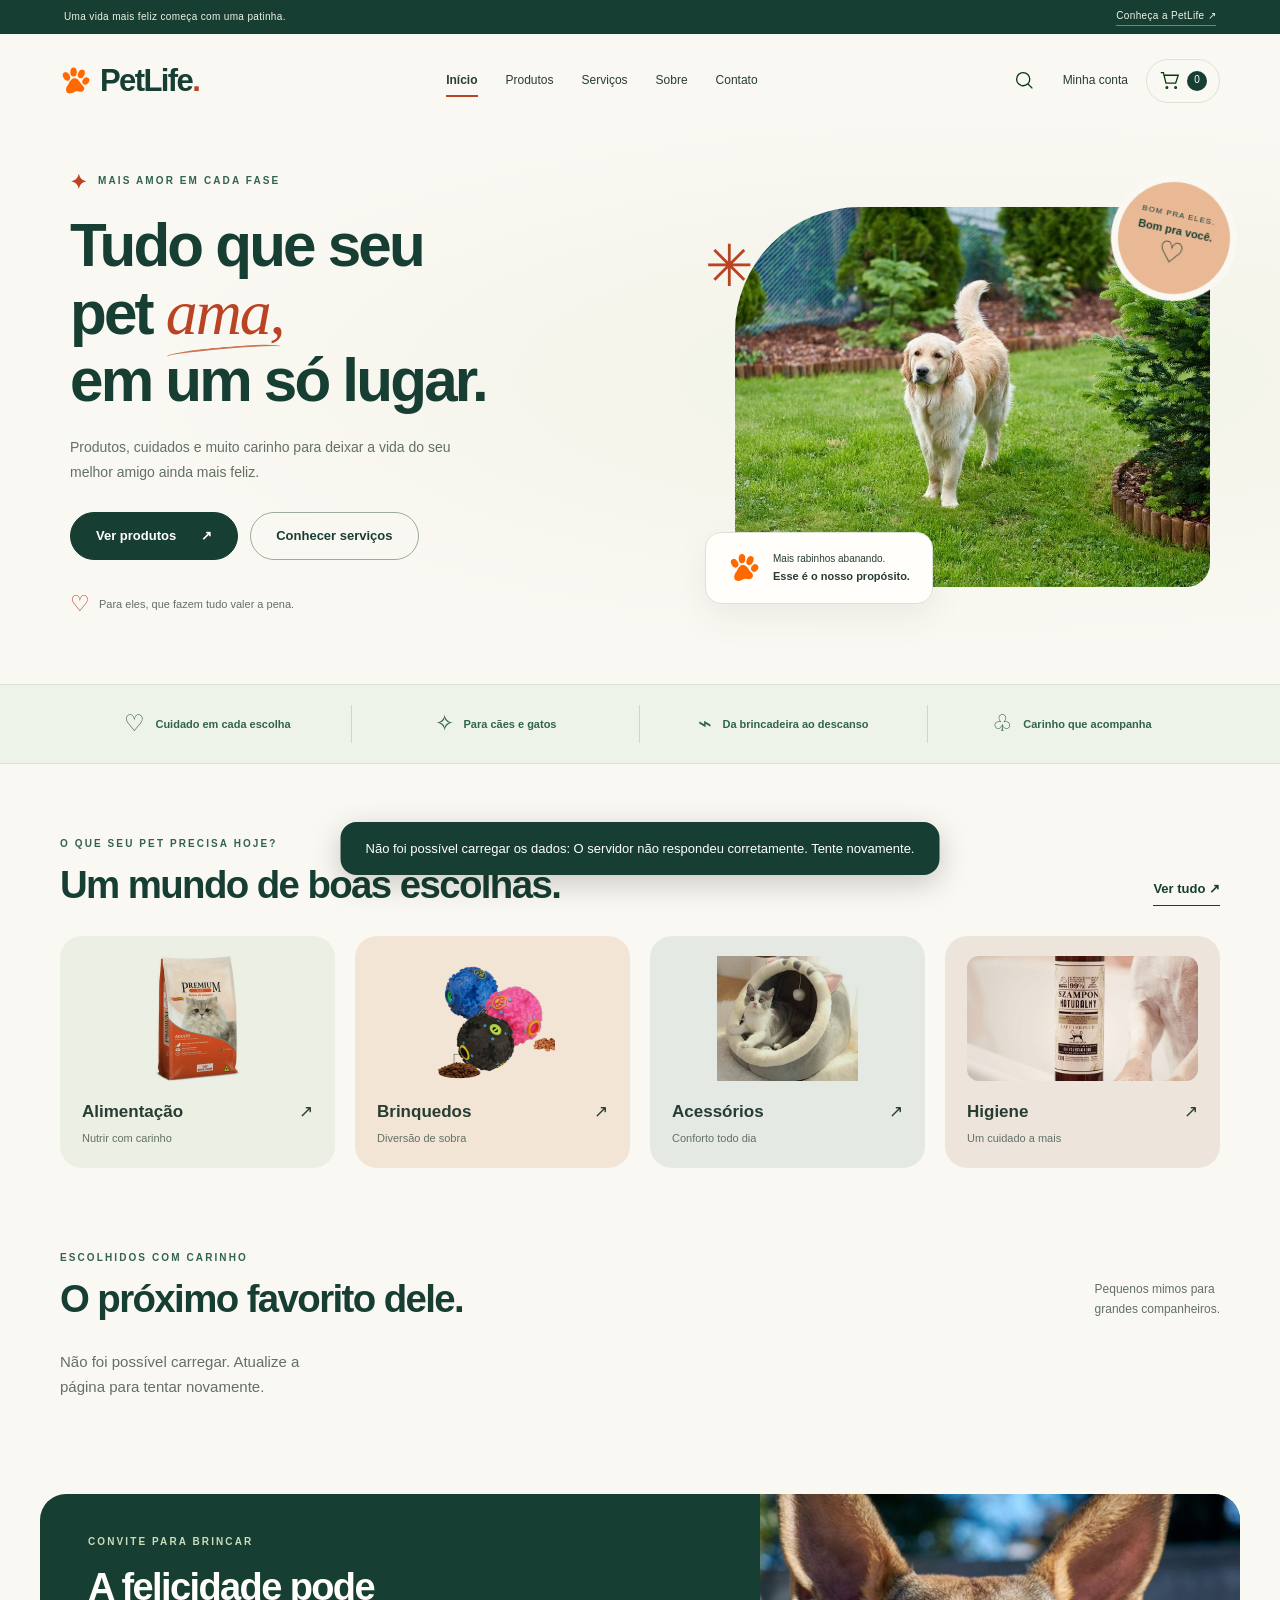
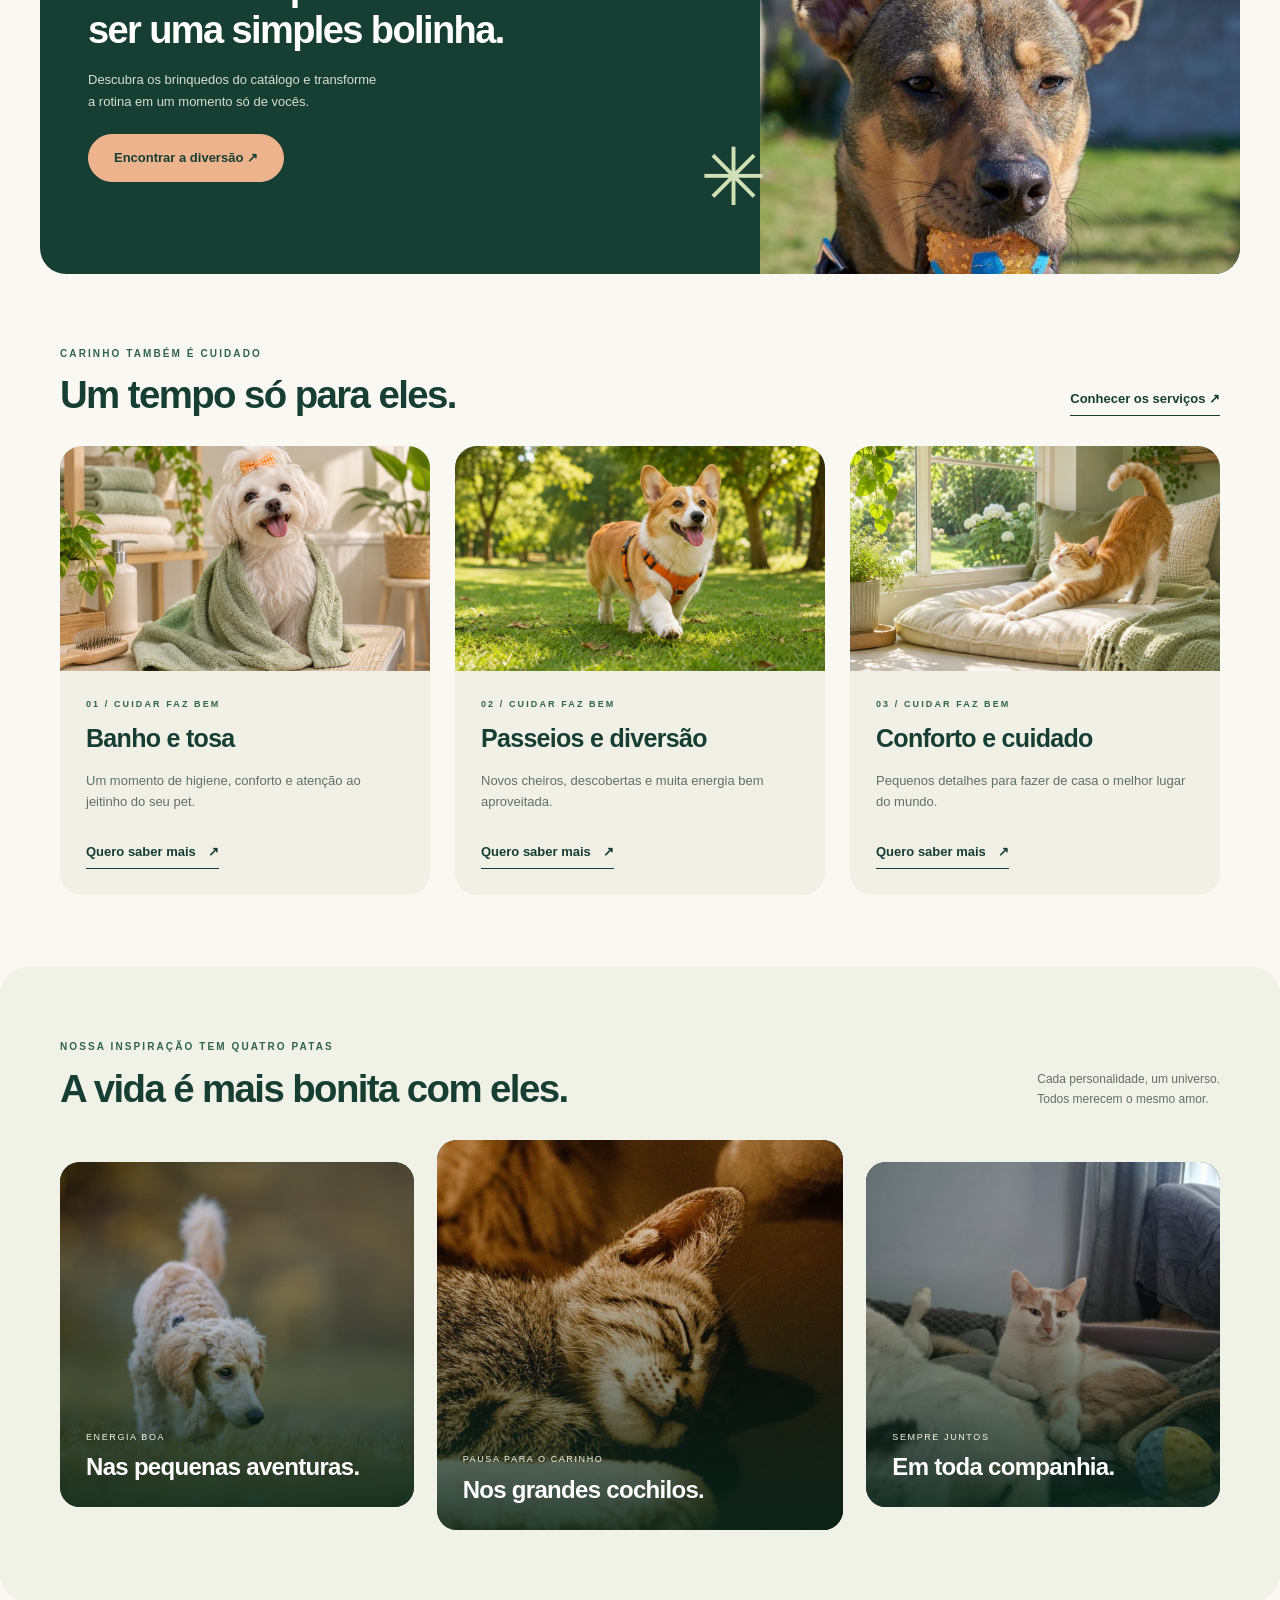
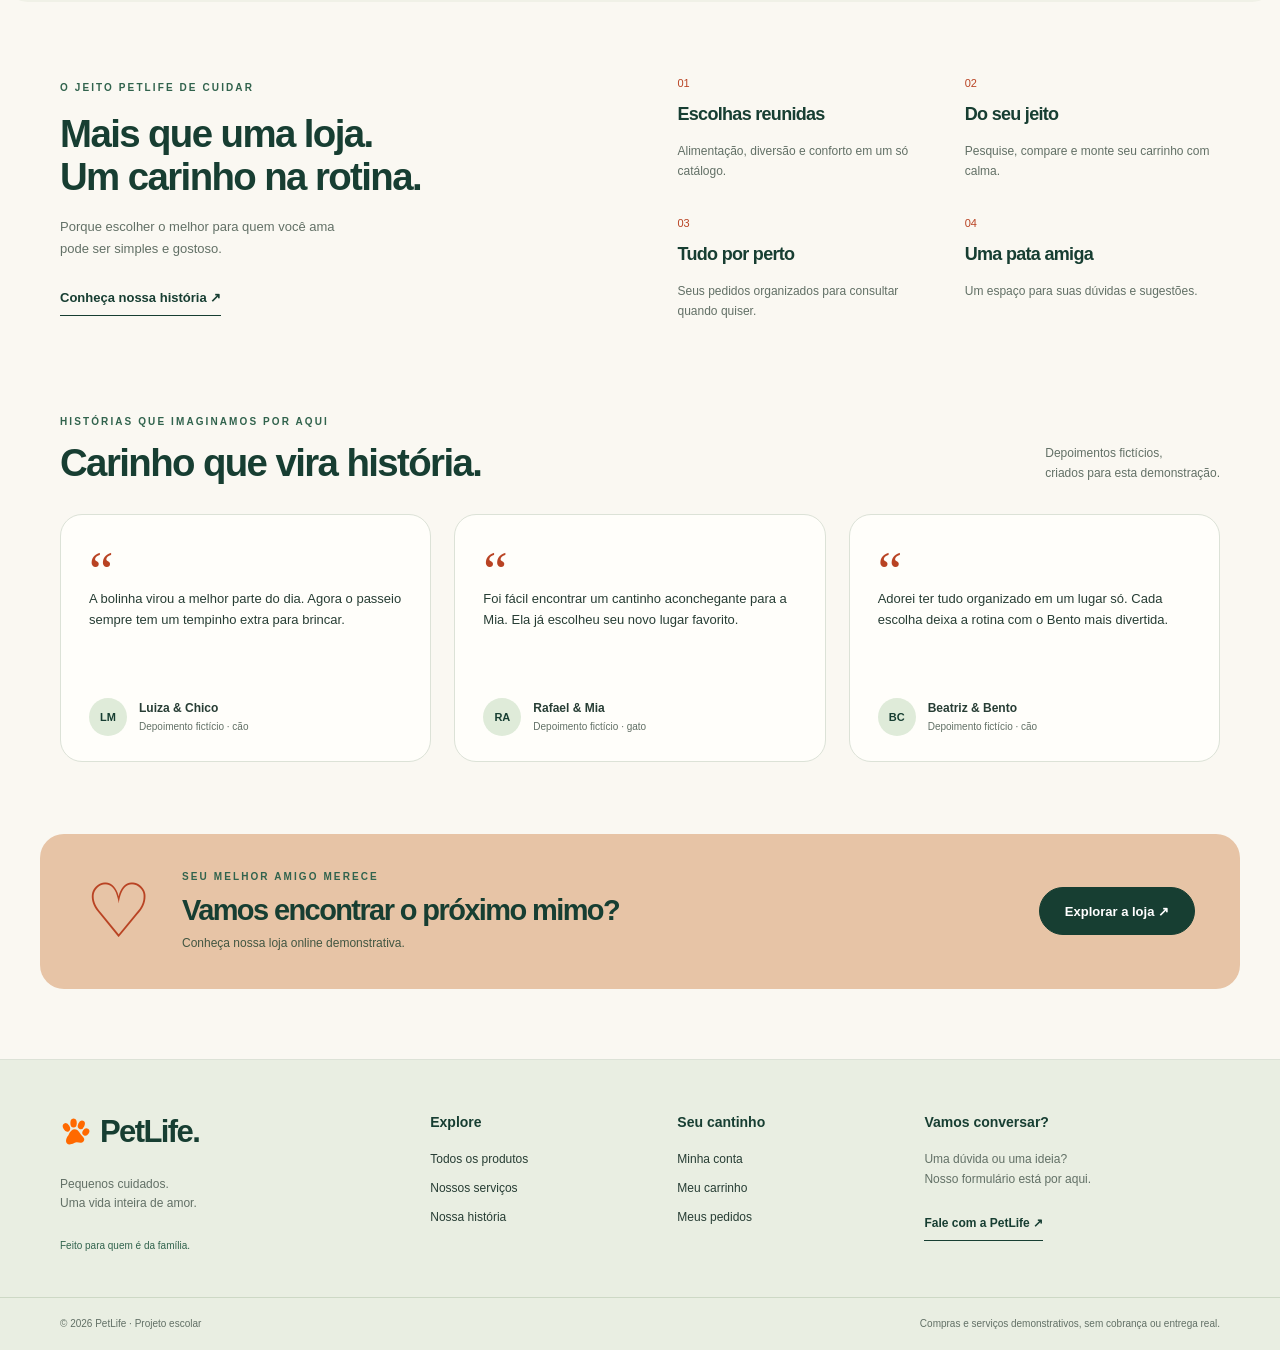
==== commit 79dd1487: "Adiciona PetLife 2.0" ====
--- a/index.html
+++ b/index.html
@@ -1,191 +1,659 @@
-<!doctype html>
+<!DOCTYPE html>
 <html lang="pt-BR">
-  <head>
-    <meta charset="utf-8" />
-    <meta content="width=device-width, initial-scale=1" name="viewport" />
-    <meta content="#fbfaf7" name="theme-color" />
-    <meta
-      content="PetLife: carinho, produtos e cuidados para seu pet."
-      name="description"
-    />
-    <title>PetLife | Tudo para o seu pet</title>
-    <link href="css/style.css" rel="stylesheet" />
-  </head>
-  <body data-page="index">
-    <a class="skip-link" href="#conteudo">Pular para o conteúdo</a>
-    <div data-header></div>
-    <main id="conteudo">
-      <section class="hero shell">
-        <div class="hero-copy">
-          <div class="pill">
-            <span class="dot"></span> O melhor para quem está sempre ao seu lado
-          </div>
-          <h1>Uma vida mais feliz. <em>Juntos.</em></h1>
-          <p>
-            Alimentação, brinquedos, acessórios e tudo o que seu melhor amigo
-            merece. Escolha com calma, a PetLife cuida do resto.
-          </p>
-          <div class="button-row">
-            <a class="btn primary" href="pages/produtos.html"
-              >Explorar produtos <span>↗</span></a
-            >
-            <a class="btn ghost" href="index.html#sobre">Nossa história</a>
-          </div>
-          <div class="hero-proof">
-            <div class="avatar-stack">
-              <span>P</span><span>♥</span><span>L</span>
-            </div>
-            <div>
-              <strong>Feito para o bem-estar</strong
-              ><small>Uma loja demonstrativa criada com cuidado</small>
-            </div>
-          </div>
-        </div>
-        <div class="hero-art">
-          <img
-            alt="Gato descansando sobre uma manta vermelha"
-            decoding="async"
-            src="img/hero.jpg"
-          />
-          <div class="floating-note">
-            <strong>Escolhas especiais</strong
-            ><small>Para todas as fases do seu pet</small>
-          </div>
-        </div>
-      </section>
-      <section class="category-section shell section-gap">
-        <div class="section-top">
-          <div>
-            <p class="eyebrow">ENCONTRE O IDEAL</p>
-            <h2>Cada pet tem seu jeito.</h2>
-          </div>
-          <a class="quiet-link" href="pages/produtos.html"
-            >Ver catálogo completo ↗</a
-          >
-        </div>
-        <div class="category-grid">
-          <a
-            class="category-card cream"
-            href="pages/produtos.html?categoria=Ra%C3%A7%C3%A3o"
-          >
-            <img
-              class="category-photo"
-              src="img/raçao.jpg"
-              alt=""
-              loading="lazy"
-            />
-            <strong>Alimentação</strong>
-            <span>Nutrição e sabor →</span>
-          </a>
-          <a
-            class="category-card lilac"
-            href="pages/produtos.html?categoria=Brinquedo"
-          >
-            <img
-              class="category-photo"
-              src="img/bola.jpg"
-              alt=""
-              loading="lazy"
-            />
-            <strong>Brinquedos</strong>
-            <span>Diversão sem fim →</span>
-          </a>
-          <a
-            class="category-card peach"
-            href="pages/produtos.html?categoria=Acess%C3%B3rio"
-          >
-            <img
-              class="category-photo"
-              src="img/coleira.jpg"
-              alt=""
-              loading="lazy"
-            />
-            <strong>Acessórios</strong>
-            <span>Estilo e conforto →</span>
-          </a>
-          <a
-            class="category-card mint"
-            href="pages/produtos.html?categoria=Higiene"
-          >
-            <img
-              class="category-photo"
-              src="img/cachorro.jpg"
-              alt=""
-              loading="lazy"
-            />
-            <strong>Higiene</strong>
-            <span>Bem-estar diário →</span>
-          </a>
-        </div>
-      </section>
-      <section class="shell section-gap">
-        <div class="section-top">
-          <div>
-            <p class="eyebrow">SELEÇÃO PETLIFE</p>
-            <h2>Os queridinhos da loja.</h2>
-            <p class="section-sub">Produtos diretamente do catálogo.</p>
-          </div>
-          <a class="quiet-link" href="pages/produtos.html">Comprar agora ↗</a>
-        </div>
-        <div aria-live="polite" class="products-grid" id="featuredProducts">
-          <div class="loading-card">Carregando destaques...</div>
-        </div>
-      </section>
-      <section class="benefits-band section-gap">
-        <div class="shell benefits-grid">
-          <article>
-            <span class="benefit-symbol">✧</span>
-            <h3>Produtos com propósito</h3>
-            <p>Seleção pensada para o conforto dos pets.</p>
-          </article>
-          <article>
-            <span class="benefit-symbol">↗</span>
-            <h3>Pedido simples</h3>
-            <p>Escolha seus itens e acompanhe sua solicitação.</p>
-          </article>
-          <article>
-            <span class="benefit-symbol">♡</span>
-            <h3>Feito com cuidado</h3>
-            <p>Experiência leve em qualquer dispositivo.</p>
-          </article>
-        </div>
-      </section>
-      <section class="shell section-gap story-row" id="sobre">
-        <div class="story-photo">
-          <img
-            alt="Cachorro da PetLife"
-            decoding="async"
-            loading="lazy"
-            src="img/cachorro.jpg"
-          />
-        </div>
-        <div class="story-copy">
-          <p class="eyebrow">SOBRE NÓS</p>
-          <h2>Amor de pet transforma a rotina.</h2>
-          <p>
-            Somos um projeto de pet shop que acredita nos detalhes: do brinquedo
-            favorito ao lugar mais confortável da casa.
-          </p>
-          <a class="btn outline" href="pages/contato.html"
-            >Fale com a PetLife ↗</a
-          >
-        </div>
-      </section>
-      <section class="shell newsletter section-gap">
-        <div>
-          <p class="eyebrow">PODEMOS AJUDAR?</p>
-          <h2>Seu pet merece atenção. Você também.</h2>
-          <p>
-            Tem alguma dúvida sobre os produtos ou a loja? Nossa página de
-            contato está a um clique.
-          </p>
-        </div>
-        <a class="btn light" href="pages/contato.html">Falar com a PetLife ↗</a>
-      </section>
-    </main>
-    <div data-footer></div>
-    <div aria-live="polite" class="toast" id="toast" role="status"></div>
-    <script defer src="js/layout.js"></script>
-    <script defer="" src="js/script.js"></script>
-  </body>
+ <head>
+  <meta charset="utf-8"/>
+  <meta content="width=device-width, initial-scale=1.0" name="viewport"/>
+  <meta content="#173e32" name="theme-color"/>
+  <meta content="PetLife: produtos, cuidados e carinho para seu melhor amigo. Loja demonstrativa de um projeto escolar." name="description"/>
+  <title>
+   Tudo que seu pet ama | PetLife
+  </title>
+  <link href="/img/pata.svg" rel="icon"/>
+  <link href="/css/style.css" rel="stylesheet"/>
+  <script defer="" src="/js/script.js">
+  </script>
+ </head>
+ <body class="home">
+  <a class="skip-link" href="#conteudo">
+   Pular para o conteúdo
+  </a>
+  <div class="announcement">
+   <span>
+    Uma vida mais feliz começa com uma patinha.
+   </span>
+   <a href="/pages/sobre.html">
+    Conheça a PetLife ↗
+   </a>
+  </div>
+  <header class="header">
+   <a class="logo" href="/index.html">
+    <img alt="" src="/img/pata.svg"/>
+    PetLife
+    <span class="logo-dot">
+     .
+    </span>
+   </a>
+   <nav aria-label="Navegação principal" id="menu">
+    <a aria-current="page" class="active" href="/index.html">
+     Início
+    </a>
+    <a href="/pages/produtos.html">
+     Produtos
+    </a>
+    <a href="/pages/servicos.html">
+     Serviços
+    </a>
+    <a href="/pages/sobre.html">
+     Sobre
+    </a>
+    <a href="/pages/contato.html">
+     Contato
+    </a>
+    <a class="mobile-account" href="/pages/cadastro.html">
+     Minha conta
+    </a>
+    <a class="mobile-account" href="/pages/pedidos.html">
+     Meus pedidos
+    </a>
+   </nav>
+   <div class="header-actions">
+    <a aria-label="Buscar produtos" class="icon-button" href="/pages/produtos.html?buscar=1">
+     <img alt="" src="/img/busca.svg"/>
+    </a>
+    <a class="account-link" href="/pages/cadastro.html" id="account-link">
+     Minha conta
+    </a>
+    <a aria-label="Ver carrinho" class="cart-pill" href="/pages/carrinho.html">
+     <img alt="" src="/img/carrinho.svg"/>
+     <span id="cart-count">
+      0
+     </span>
+     <span class="sr-only" id="cart-total">
+      R$ 0,00
+     </span>
+    </a>
+   </div>
+   <button aria-controls="menu" aria-expanded="false" aria-label="Abrir menu" class="menu-btn">
+    ☰
+   </button>
+  </header>
+  <main class="home-main" id="conteudo">
+   <section class="hero">
+    <div class="hero-copy">
+     <span class="eyebrow">
+      <span aria-hidden="true" class="tiny-paw">
+       ✦
+      </span>
+      MAIS AMOR EM CADA FASE
+     </span>
+     <h1>
+      Tudo que seu
+      <br/>
+      pet
+      <em>
+       ama,
+      </em>
+      <br/>
+      em um só lugar.
+     </h1>
+     <p>
+      Produtos, cuidados e muito carinho para deixar a vida do seu melhor amigo ainda mais feliz.
+     </p>
+     <div class="hero-actions">
+      <a class="btn" href="/pages/produtos.html">
+       Ver produtos
+       <span aria-hidden="true">
+        ↗
+       </span>
+      </a>
+      <a class="btn btn-outline" href="/pages/servicos.html">
+       Conhecer serviços
+      </a>
+     </div>
+     <div class="hero-caption">
+      <span aria-hidden="true">
+       ♡
+      </span>
+      Para eles, que fazem tudo valer a pena.
+     </div>
+    </div>
+    <div class="hero-visual">
+     <img alt="Golden retriever caminhando em um jardim verde" class="hero-photo" height="734" src="/img/golden.jpg" width="1100"/>
+     <span aria-hidden="true" class="hero-stamp">
+      BOM PRA ELES.
+      <br/>
+      <strong>
+       Bom pra você.
+      </strong>
+      <span>
+       ♡
+      </span>
+     </span>
+     <div class="hero-tag">
+      <img alt="" src="/img/pata.svg"/>
+      <span>
+       Mais rabinhos abanando.
+       <br/>
+       <strong>
+        Esse é o nosso propósito.
+       </strong>
+      </span>
+     </div>
+     <span aria-hidden="true" class="hero-spark">
+      ✳
+     </span>
+    </div>
+   </section>
+   <div class="benefit-strip">
+    <span>
+     ♡
+     <strong>
+      Cuidado em cada escolha
+     </strong>
+    </span>
+    <span>
+     ✧
+     <strong>
+      Para cães e gatos
+     </strong>
+    </span>
+    <span>
+     ⌁
+     <strong>
+      Da brincadeira ao descanso
+     </strong>
+    </span>
+    <span>
+     ♧
+     <strong>
+      Carinho que acompanha
+     </strong>
+    </span>
+   </div>
+   <section class="section categories reveal">
+    <div class="section-heading">
+     <div>
+      <span class="eyebrow">
+       O QUE SEU PET PRECISA HOJE?
+      </span>
+      <h2>
+       Um mundo de boas escolhas.
+      </h2>
+     </div>
+     <a class="text-link" href="/pages/produtos.html">
+      Ver tudo ↗
+     </a>
+    </div>
+    <div class="category-grid">
+     <a class="category-card" href="/pages/produtos.html?categoria=Ração">
+      <img alt="Pacote de ração para gatos" height="1000" loading="lazy" src="/img/racao.jpg" width="1000"/>
+      <span>
+       Alimentação
+       <b>
+        ↗
+       </b>
+      </span>
+      <small>
+       Nutrir com carinho
+      </small>
+     </a>
+     <a class="category-card" href="/pages/produtos.html?categoria=Brinquedo">
+      <img alt="Bolas coloridas para pets" height="1000" loading="lazy" src="/img/bola.jpg" width="1000"/>
+      <span>
+       Brinquedos
+       <b>
+        ↗
+       </b>
+      </span>
+      <small>
+       Diversão de sobra
+      </small>
+     </a>
+     <a class="category-card" href="/pages/produtos.html?categoria=Acessório">
+      <img alt="Caminha em formato de toca" height="420" loading="lazy" src="/img/cama.jpg" width="476"/>
+      <span>
+       Acessórios
+       <b>
+        ↗
+       </b>
+      </span>
+      <small>
+       Conforto todo dia
+      </small>
+     </a>
+     <a class="category-card" href="/pages/produtos.html?categoria=Higiene">
+      <img alt="Cachorro ao lado de um shampoo pet" height="1000" loading="lazy" src="/img/shampoo.jpg" width="675"/>
+      <span>
+       Higiene
+       <b>
+        ↗
+       </b>
+      </span>
+      <small>
+       Um cuidado a mais
+      </small>
+     </a>
+    </div>
+   </section>
+   <section class="section featured">
+    <div class="section-heading reveal">
+     <div>
+      <span class="eyebrow">
+       ESCOLHIDOS COM CARINHO
+      </span>
+      <h2>
+       O próximo favorito dele.
+      </h2>
+     </div>
+     <p>
+      Pequenos mimos para
+      <br/>
+      grandes companheiros.
+     </p>
+    </div>
+    <div aria-live="polite" class="product-grid" id="home-products">
+     <p class="loading">
+      Buscando os favoritos…
+     </p>
+    </div>
+   </section>
+   <section class="promo-banner reveal">
+    <div>
+     <span class="eyebrow">
+      CONVITE PARA BRINCAR
+     </span>
+     <h2>
+      A felicidade pode
+      <br/>
+      ser uma simples bolinha.
+     </h2>
+     <p>
+      Descubra os brinquedos do catálogo e transforme
+      <br class="desktop-break"/>
+      a rotina em um momento só de vocês.
+     </p>
+     <a class="btn" href="/pages/produtos.html?categoria=Brinquedo">
+      Encontrar a diversão ↗
+     </a>
+    </div>
+    <img alt="Cachorro segurando uma bola na boca" height="1000" loading="lazy" src="/img/bola-pet.jpg" width="667"/>
+    <span aria-hidden="true" class="promo-doodle">
+     ✳
+    </span>
+   </section>
+   <section class="section">
+    <div class="section-heading reveal">
+     <div>
+      <span class="eyebrow">
+       CARINHO TAMBÉM É CUIDADO
+      </span>
+      <h2>
+       Um tempo só para eles.
+      </h2>
+     </div>
+     <a class="text-link" href="/pages/servicos.html">
+      Conhecer os serviços ↗
+     </a>
+    </div>
+    <div class="care-grid">
+     <article class="care-card reveal">
+      <img alt="Banho e tosa" height="800" loading="lazy" src="/img/banho.webp" width="1200"/>
+      <div>
+       <span class="eyebrow">
+        01 / CUIDAR FAZ BEM
+       </span>
+       <h3>
+        Banho e tosa
+       </h3>
+       <p>
+        Um momento de higiene, conforto e atenção ao jeitinho do seu pet.
+       </p>
+       <a class="text-link" href="/pages/contato.html?assunto=Banho%20e%20tosa">
+        Quero saber mais
+        <span aria-hidden="true">
+         ↗
+        </span>
+       </a>
+      </div>
+     </article>
+     <article class="care-card reveal">
+      <img alt="Passeios e diversão" height="800" loading="lazy" src="/img/passeio.webp" width="1200"/>
+      <div>
+       <span class="eyebrow">
+        02 / CUIDAR FAZ BEM
+       </span>
+       <h3>
+        Passeios e diversão
+       </h3>
+       <p>
+        Novos cheiros, descobertas e muita energia bem aproveitada.
+       </p>
+       <a class="text-link" href="/pages/contato.html?assunto=Passeios">
+        Quero saber mais
+        <span aria-hidden="true">
+         ↗
+        </span>
+       </a>
+      </div>
+     </article>
+     <article class="care-card reveal">
+      <img alt="Conforto e cuidado" height="800" loading="lazy" src="/img/descanso.webp" width="1200"/>
+      <div>
+       <span class="eyebrow">
+        03 / CUIDAR FAZ BEM
+       </span>
+       <h3>
+        Conforto e cuidado
+       </h3>
+       <p>
+        Pequenos detalhes para fazer de casa o melhor lugar do mundo.
+       </p>
+       <a class="text-link" href="/pages/contato.html?assunto=Cuidados">
+        Quero saber mais
+        <span aria-hidden="true">
+         ↗
+        </span>
+       </a>
+      </div>
+     </article>
+    </div>
+   </section>
+   <section class="section moments">
+    <div class="section-heading reveal">
+     <div>
+      <span class="eyebrow">
+       NOSSA INSPIRAÇÃO TEM QUATRO PATAS
+      </span>
+      <h2>
+       A vida é mais bonita com eles.
+      </h2>
+     </div>
+     <p>
+      Cada personalidade, um universo.
+      <br/>
+      Todos merecem o mesmo amor.
+     </p>
+    </div>
+    <div class="photo-grid">
+     <figure class="photo-card reveal">
+      <img alt="Filhote de golden retriever andando na grama" height="800" loading="lazy" src="/img/filhote.jpg" width="1000"/>
+      <figcaption>
+       <span>
+        ENERGIA BOA
+       </span>
+       <h3>
+        Nas pequenas aventuras.
+       </h3>
+      </figcaption>
+     </figure>
+     <figure class="photo-card reveal">
+      <img alt="Gatinho dormindo em uma manta macia" height="1000" loading="lazy" src="/img/gato-sono.jpg" width="667"/>
+      <figcaption>
+       <span>
+        PAUSA PARA O CARINHO
+       </span>
+       <h3>
+        Nos grandes cochilos.
+       </h3>
+      </figcaption>
+     </figure>
+     <figure class="photo-card reveal">
+      <img alt="Gato descansando ao lado de um cachorro" height="1000" loading="lazy" src="/img/amigos.jpg" width="750"/>
+      <figcaption>
+       <span>
+        SEMPRE JUNTOS
+       </span>
+       <h3>
+        Em toda companhia.
+       </h3>
+      </figcaption>
+     </figure>
+    </div>
+   </section>
+   <section class="section why-section">
+    <div>
+     <span class="eyebrow">
+      O JEITO PETLIFE DE CUIDAR
+     </span>
+     <h2>
+      Mais que uma loja.
+      <br/>
+      Um carinho na rotina.
+     </h2>
+     <p>
+      Porque escolher o melhor para quem você ama
+      <br class="desktop-break"/>
+      pode ser simples e gostoso.
+     </p>
+     <a class="text-link" href="/pages/sobre.html">
+      Conheça nossa história ↗
+     </a>
+    </div>
+    <div class="why-grid">
+     <div>
+      <span>
+       01
+      </span>
+      <h3>
+       Escolhas reunidas
+      </h3>
+      <p>
+       Alimentação, diversão e conforto em um só catálogo.
+      </p>
+     </div>
+     <div>
+      <span>
+       02
+      </span>
+      <h3>
+       Do seu jeito
+      </h3>
+      <p>
+       Pesquise, compare e monte seu carrinho com calma.
+      </p>
+     </div>
+     <div>
+      <span>
+       03
+      </span>
+      <h3>
+       Tudo por perto
+      </h3>
+      <p>
+       Seus pedidos organizados para consultar quando quiser.
+      </p>
+     </div>
+     <div>
+      <span>
+       04
+      </span>
+      <h3>
+       Uma pata amiga
+      </h3>
+      <p>
+       Um espaço para suas dúvidas e sugestões.
+      </p>
+     </div>
+    </div>
+   </section>
+   <section class="section testimonials">
+    <div class="section-heading">
+     <div>
+      <span class="eyebrow">
+       HISTÓRIAS QUE IMAGINAMOS POR AQUI
+      </span>
+      <h2>
+       Carinho que vira história.
+      </h2>
+     </div>
+     <p>
+      Depoimentos fictícios,
+      <br/>
+      criados para esta demonstração.
+     </p>
+    </div>
+    <div class="quote-grid">
+     <blockquote>
+      <span aria-hidden="true">
+       “
+      </span>
+      <p>
+       A bolinha virou a melhor parte do dia. Agora o passeio sempre tem um tempinho extra para brincar.
+      </p>
+      <div>
+       <b>
+        LM
+       </b>
+       <span>
+        <strong>
+         Luiza &amp; Chico
+        </strong>
+        <small>
+         Depoimento fictício · cão
+        </small>
+       </span>
+      </div>
+     </blockquote>
+     <blockquote>
+      <span aria-hidden="true">
+       “
+      </span>
+      <p>
+       Foi fácil encontrar um cantinho aconchegante para a Mia. Ela já escolheu seu novo lugar favorito.
+      </p>
+      <div>
+       <b>
+        RA
+       </b>
+       <span>
+        <strong>
+         Rafael &amp; Mia
+        </strong>
+        <small>
+         Depoimento fictício · gato
+        </small>
+       </span>
+      </div>
+     </blockquote>
+     <blockquote>
+      <span aria-hidden="true">
+       “
+      </span>
+      <p>
+       Adorei ter tudo organizado em um lugar só. Cada escolha deixa a rotina com o Bento mais divertida.
+      </p>
+      <div>
+       <b>
+        BC
+       </b>
+       <span>
+        <strong>
+         Beatriz &amp; Bento
+        </strong>
+        <small>
+         Depoimento fictício · cão
+        </small>
+       </span>
+      </div>
+     </blockquote>
+    </div>
+   </section>
+   <section class="store-cta reveal">
+    <span aria-hidden="true">
+     ♡
+    </span>
+    <div>
+     <span class="eyebrow">
+      SEU MELHOR AMIGO MERECE
+     </span>
+     <h2>
+      Vamos encontrar o próximo mimo?
+     </h2>
+     <p>
+      Conheça nossa loja online demonstrativa.
+     </p>
+    </div>
+    <a class="btn" href="/pages/produtos.html">
+     Explorar a loja ↗
+    </a>
+   </section>
+  </main>
+  <footer>
+   <div class="footer-main">
+    <div class="footer-brand">
+     <a class="logo" href="/index.html">
+      <img alt="" loading="lazy" src="/img/pata.svg"/>
+      PetLife.
+     </a>
+     <p>
+      Pequenos cuidados.
+      <br/>
+      Uma vida inteira de amor.
+     </p>
+     <span class="footer-note">
+      Feito para quem é da família.
+     </span>
+    </div>
+    <div>
+     <h2>
+      Explore
+     </h2>
+     <a href="/pages/produtos.html">
+      Todos os produtos
+     </a>
+     <a href="/pages/servicos.html">
+      Nossos serviços
+     </a>
+     <a href="/pages/sobre.html">
+      Nossa história
+     </a>
+    </div>
+    <div>
+     <h2>
+      Seu cantinho
+     </h2>
+     <a href="/pages/cadastro.html">
+      Minha conta
+     </a>
+     <a href="/pages/carrinho.html">
+      Meu carrinho
+     </a>
+     <a href="/pages/pedidos.html">
+      Meus pedidos
+     </a>
+     <a data-admin="" hidden="" href="/pages/administracao.html">
+      Administração
+     </a>
+    </div>
+    <div>
+     <h2>
+      Vamos conversar?
+     </h2>
+     <p>
+      Uma dúvida ou uma ideia?
+      <br/>
+      Nosso formulário está por aqui.
+     </p>
+     <a class="text-link" href="/pages/contato.html">
+      Fale com a PetLife ↗
+     </a>
+    </div>
+   </div>
+   <div class="footer-bottom">
+    <span>
+     © 2026 PetLife · Projeto escolar
+    </span>
+    <span>
+     Compras e serviços demonstrativos, sem cobrança ou entrega real.
+    </span>
+   </div>
+  </footer>
+  <div aria-live="polite" id="aviso" role="status">
+  </div>
+  <noscript>
+   <p class="no-script">
+    Ative o JavaScript para usar o catálogo, sua conta e o carrinho.
+   </p>
+  </noscript>
+ </body>
 </html>
--- a/css/style.css
+++ b/css/style.css
@@ -1,2266 +1,564 @@
+/* PetLife 2.0 — cores, medidas e estilos compartilhados */
 :root {
-  --bg: #fcfaf5;
-  --surface: #fff;
-  --ink: #242c2b;
-  --muted: #5d6c65;
-  --line: #e8eae4;
-  --accent: #22664e;
-  --accent-dark: #165747;
-  --soft: #e7f0eb;
-  --sand: #f8e8d1;
-  --shadow: 0 18px 52px rgba(30, 59, 49, 0.07);
-  --radius: 22px;
-  color-scheme: light;
+  --verde: #173e32;
+  --verde-medio: #31634d;
+  --menta: #dfebd9;
+  --menta-clara: #eef3e9;
+  --laranja: #b94323;
+  --coral: #ee946e;
+  --creme: #faf8f2;
+  --texto: #273d34;
+  --cinza: #627066;
+  --borda: #dce2d7;
+  --branco: #fffefa;
+  --sombra: 0 14px 36px #173e3210;
+  --raio: 22px;
 }
+* { box-sizing: border-box; }
+html { scroll-behavior: smooth; scroll-padding-top: 100px; }
+body { margin: 0; background: var(--creme); color: var(--texto); font-family: "Segoe UI", Arial, sans-serif; font-size: 15px; line-height: 1.65; }
+a { color: inherit; text-decoration: none; }
+button, input, select, textarea { font: inherit; }
+button, summary { cursor: pointer; }
+button { color: inherit; }
+button:disabled { opacity: .55; cursor: wait; }
+img { display: block; max-width: 100%; }
+h1, h2, h3 { margin: 0 0 18px; color: var(--verde); line-height: 1.12; letter-spacing: -1.6px; font-weight: 650; }
+h1 { font-size: clamp(40px, 4.7vw, 64px); letter-spacing: -2.6px; }
+h2 { font-size: clamp(28px, 3vw, 39px); }
+h3 { font-size: 23px; letter-spacing: -.7px; }
+p { margin: 0 0 22px; color: var(--cinza); }
+em { color: var(--laranja); font: italic 1.06em Georgia, serif; letter-spacing: -2px; }
+figure, blockquote { margin: 0; }
+[hidden] { display: none !important; }
+:focus-visible { outline: 3px solid var(--laranja); outline-offset: 5px; }
+::selection { background: #e9b99d; color: #173e32; }
+.sr-only { position: absolute; width: 1px; height: 1px; margin: -1px; overflow: hidden; clip-path: inset(50%); white-space: nowrap; }
+.skip-link { position: fixed; top: -100px; left: 16px; padding: 12px 20px; background: white; z-index: 100; }
+.skip-link:focus { top: 10px; }
+.eyebrow { display: block; margin-bottom: 16px; font-size: 10px; font-weight: 750; letter-spacing: 2.1px; color: var(--verde-medio); }
+.muted, .catalog-note { font-size: 13px; color: var(--cinza); }
+.text-link { display: inline-flex; gap: 12px; align-items: center; padding: 6px 0; border-bottom: 1px solid currentColor; font-size: 13px; font-weight: 650; color: var(--verde); transition: color .2s, gap .2s; }
+.text-link:hover { color: var(--laranja); gap: 18px; }
+.btn { display: inline-flex; justify-content: center; align-items: center; gap: 25px; min-height: 48px; padding: 13px 25px; background: var(--verde); color: white; border: 1px solid var(--verde); border-radius: 40px; font-size: 13px; font-weight: 650; line-height: 1.5; transition: transform .2s, background .2s, box-shadow .2s; }
+.btn:hover { background: #295b47; box-shadow: 0 8px 20px #173e3225; transform: translateY(-3px); }
+.btn:active { transform: translateY(0) scale(.98); }
+.btn-outline { background: transparent; color: var(--verde); border-color: #9cab9b; }
+.btn-outline:hover { background: var(--menta); color: var(--verde); }
+.badge { display: inline-block; padding: 7px 14px; background: var(--menta); color: var(--verde); border-radius: 30px; font-size: 12px; }
 
-[data-theme="dark"] {
-  --bg: #141b1a;
-  --surface: #1c2623;
-  --ink: #eff4f0;
-  --muted: #afbbb5;
-  --line: #33433e;
-  --accent: #74c7a5;
-  --accent-dark: #3ba47c;
-  --soft: #243b32;
-  --sand: #38352b;
-  --shadow: 0 18px 52px rgba(0, 0, 0, 0.19);
-  color-scheme: dark;
+/* Navigation */
+.announcement { display: flex; justify-content: space-between; align-items: center; padding: 8px max(5%, calc((100% - 1200px) / 2)); background: var(--verde); color: #f1f3e6; font-size: 10px; letter-spacing: .35px; }
+.announcement a { border-bottom: 1px solid #ffffff60; }
+.header { display: flex; align-items: center; gap: 30px; max-width: 1320px; min-height: 94px; margin: auto; padding: 19px 60px; position: relative; z-index: 20; }
+.logo { display: inline-flex; align-items: center; gap: 9px; font-size: 31px; letter-spacing: -1.6px; line-height: 1; font-weight: 750; color: var(--verde); white-space: nowrap; }
+.logo img { width: 31px; height: 34px; transition: transform .25s; }
+.logo:hover img { transform: rotate(-16deg); }
+.logo-dot { color: var(--laranja); margin-left: -9px; }
+.header nav { display: flex; align-items: center; gap: 28px; margin: auto; }
+.header nav a { padding: 7px 0; font-size: 12px; position: relative; }
+.header nav a::after { content: ""; position: absolute; left: 0; right: 0; bottom: 0; height: 2px; background: var(--laranja); transform: scaleX(0); transition: transform .2s; }
+.header nav a:hover::after, .header nav .active::after { transform: scaleX(1); }
+.header nav .active { font-weight: 700; }
+.header-actions { display: flex; align-items: center; gap: 18px; }
+.icon-button, .cart-pill { display: flex; align-items: center; justify-content: center; min-width: 40px; min-height: 44px; gap: 7px; border-radius: 30px; }
+.icon-button img, .cart-pill img { width: 21px; height: 21px; }
+.cart-pill { border: 1px solid var(--borda); padding: 8px 12px; }
+.cart-pill:hover, .icon-button:hover { background: var(--menta); }
+#cart-count { display: grid; place-items: center; border-radius: 50%; min-width: 20px; height: 20px; padding: 0 4px; background: var(--verde); color: white; font-size: 10px; }
+.account-link { font-size: 12px; white-space: nowrap; max-width: 95px; overflow: hidden; text-overflow: ellipsis; }
+.menu-btn { display: none; border: 1px solid var(--borda); border-radius: 12px; background: transparent; width: 44px; height: 44px; font-size: 23px; }
+.header nav .mobile-account { display: none; }
+
+/* Home: uma imagem compacta, separada do texto */
+.home-main { max-width: 1440px; margin: auto; }
+.hero { display: grid; grid-template-columns: 1.05fr 1fr; align-items: center; gap: 65px; padding: 44px 70px 62px; max-width: 1320px; margin: auto; background: radial-gradient(ellipse at 76% 45%, #e8eddd85, transparent 60%); }
+.hero-copy { animation: entrada .65s both; }
+.hero .eyebrow { display: flex; align-items: center; gap: 9px; margin-bottom: 23px; font-size: 10px; }
+.tiny-paw { color: var(--laranja); font-size: 20px; line-height: 1; }
+.hero h1 { font-size: clamp(43px, 4.7vw, 65px); line-height: 1.02; letter-spacing: -2.8px; margin-bottom: 24px; }
+.hero h1 em { position: relative; }
+.hero h1 em::after { content: ""; position: absolute; height: 7px; border-top: 2px solid #cc7654; border-radius: 50%; width: 98%; left: 0; bottom: -8px; transform: rotate(-5deg); }
+.hero-copy>p { max-width: 390px; font-size: 14px; line-height: 1.8; }
+.hero-actions { display: flex; align-items: center; flex-wrap: wrap; gap: 12px; margin: 26px 0; }
+.hero-caption { display: flex; align-items: center; gap: 9px; color: var(--cinza); font-size: 11px; }
+.hero-caption>span { font-size: 22px; color: var(--laranja); }
+.hero-visual { position: relative; padding: 10px 0; max-width: 475px; width: 100%; justify-self: end; animation: entrada .85s both; }
+.hero-photo { width: 100%; height: 380px; object-fit: cover; object-position: 53% 50%; border-radius: 125px 24px 24px 24px; }
+.hero-stamp { position: absolute; right: -20px; top: -15px; width: 112px; height: 112px; border-radius: 50%; background: #e9b895; color: var(--verde); display: flex; align-items: center; justify-content: center; flex-direction: column; transform: rotate(12deg); font-size: 8px; letter-spacing: 1px; box-shadow: 0 0 0 7px var(--creme); }
+.hero-stamp strong { font-size: 11px; letter-spacing: 0; }
+.hero-stamp>span { font-size: 29px; line-height: 1; }
+.hero-tag { position: absolute; bottom: -7px; left: -30px; display: flex; gap: 13px; padding: 17px 22px; border: 1px solid var(--borda); border-radius: 16px; background: var(--branco); box-shadow: var(--sombra); font-size: 10px; line-height: 1.7; }
+.hero-tag img { width: 32px; }
+.hero-tag strong { font-size: 11px; }
+.hero-spark { position: absolute; left: -30px; top: 40px; font-size: 58px; color: var(--laranja); line-height: 1; }
+.benefit-strip { display: grid; grid-template-columns: repeat(4, 1fr); padding: 20px 5%; border-block: 1px solid var(--borda); background: var(--menta-clara); color: var(--verde-medio); }
+.benefit-strip>span { display: flex; align-items: center; justify-content: center; gap: 10px; font-size: 23px; border-right: 1px solid #cdd9c7; }
+.benefit-strip>span:last-child { border: 0; }
+.benefit-strip strong { font-size: 11px; font-weight: 550; }
+.section { padding: 72px 60px; max-width: 1320px; margin: auto; }
+.section-heading, .catalog-top { display: flex; justify-content: space-between; align-items: end; gap: 25px; margin-bottom: 30px; }
+.section-heading h2, .catalog-top h2 { margin: 0; }
+.section-heading .eyebrow { margin-bottom: 11px; }
+.section-heading p { margin: 0; font-size: 12px; }
+.category-grid { display: grid; grid-template-columns: repeat(4,minmax(0,1fr)); gap: 20px; }
+.category-card { padding: 20px 22px 18px; border-radius: var(--raio); background: #ecefe4; transition: transform .25s, box-shadow .25s; }
+.category-card:nth-child(2) { background: #f3e5d5; }
+.category-card:nth-child(3) { background: #e4e9e4; }
+.category-card:nth-child(4) { background: #ede5db; }
+.category-card:hover { transform: translateY(-5px); box-shadow: var(--sombra); }
+.category-card img { width: 100%; height: 125px; object-fit: contain; mix-blend-mode: multiply; transition: transform .35s; margin-bottom: 18px; border-radius: 12px; }
+.category-card:nth-child(4) img { object-fit: cover; object-position: 50% 60%; mix-blend-mode: normal; }
+.category-card:hover img { transform: scale(1.04); }
+.category-card>span { display: flex; justify-content: space-between; font-size: 17px; font-weight: 650; line-height: 1.5; }
+.category-card b { font-weight: 400; }
+.category-card small { color: var(--cinza); font-size: 11px; }
+.featured { padding-top: 10px; }
+.product-grid { display: grid; grid-template-columns: repeat(4,minmax(0,1fr)); gap: 22px; }
+.product-card { min-width: 0; border: 1px solid var(--borda); background: var(--branco); border-radius: var(--raio); overflow: hidden; transition: transform .25s, box-shadow .25s; animation: entrada .35s both; }
+.product-card:hover { transform: translateY(-6px); box-shadow: var(--sombra); }
+.product-image { position: relative; padding: 35px 22px 16px; background: #f0f0e7; overflow: hidden; }
+.product-card:nth-child(even) .product-image { background: #f4eee4; }
+.product-image img { width: 100%; height: 180px; object-fit: contain; mix-blend-mode: multiply; border-radius: 12px; transition: transform .35s; }
+.product-card:hover .product-image img { transform: scale(1.05); }
+.category-label { position: absolute; top: 14px; left: 14px; font-size: 9px; border: 1px solid #d4d9cb; background: var(--branco); border-radius: 30px; padding: 3px 10px; }
+.product-body { padding: 21px 20px; }
+.product-body h3 { font-size: 17px; letter-spacing: -.3px; min-height: 40px; margin-bottom: 8px; }
+.product-body p { font-size: 12px; min-height: 40px; margin-bottom: 18px; }
+.price-row { display: flex; justify-content: space-between; align-items: center; gap: 8px; }
+.price-row strong { font-size: 20px; letter-spacing: -.5px; color: var(--verde); }
+.add-button { width: 40px; height: 40px; border: none; background: var(--verde); color: white; border-radius: 50%; font-size: 24px; transition: transform .25s, background .25s; flex-shrink: 0; }
+.add-button:hover { background: var(--laranja); transform: rotate(90deg); }
+.product-admin { display: flex; justify-content: space-between; gap: 15px; border-top: 1px solid var(--borda); padding-top: 15px; margin-top: 17px; font-size: 12px; }
+.product-admin a { text-decoration: underline; }
+.link-button { background: none; border: none; padding: 0; text-decoration: underline; font-size: 12px; color: var(--verde); }
+.delete-link { color: #a53626; }
+.promo-banner { display: grid; grid-template-columns: 1.2fr .8fr; position: relative; max-width: 1200px; margin: 0 auto; background: var(--verde); border-radius: 26px; overflow: hidden; }
+.promo-banner>div { padding: 40px 48px; }
+.promo-banner h2 { color: var(--branco); font-size: 38px; }
+.promo-banner .eyebrow { color: #cbdcb8; }
+.promo-banner p { color: #d4e0d1; font-size: 13px; }
+.promo-banner .btn { background: #edb38d; border-color: #edb38d; color: var(--verde); }
+.promo-banner>img { width: 100%; height: 100%; min-height: 335px; max-height: 380px; object-fit: cover; object-position: 50% 42%; }
+.promo-doodle { position: absolute; left: 55%; bottom: 30px; color: #d2e0b6; font-size: 80px; }
+.care-grid { display: grid; grid-template-columns: repeat(3,1fr); gap: 25px; }
+.care-card { border-radius: var(--raio); background: #f0f0e6; overflow: hidden; transition: transform .25s; }
+.care-card:hover { transform: translateY(-5px); }
+.care-card>img { width: 100%; height: 225px; object-fit: cover; }
+.care-card>div { padding: 26px; }
+.care-card .eyebrow { font-size: 9px; margin-bottom: 12px; }
+.care-card p { font-size: 13px; }
+.care-card h3 { font-size: 25px; }
+.moments { background: #f0f1e7; border-radius: 28px; }
+.photo-grid { display: grid; grid-template-columns: 1fr 1.15fr 1fr; gap: 23px; align-items: center; }
+.photo-card { min-height: 345px; position: relative; border-radius: 20px; background: var(--verde); overflow: hidden; }
+.photo-card:nth-child(2) { min-height: 390px; }
+.photo-card img { position: absolute; width: 100%; height: 100%; object-fit: cover; transition: transform .5s; }
+.photo-card:hover img { transform: scale(1.04); }
+.photo-card figcaption { position: absolute; inset: 0; display: flex; flex-direction: column; justify-content: end; padding: 26px; background: linear-gradient(transparent 30%, #0b281dd9); }
+.photo-card h3 { color: white; font-size: 24px; margin: 10px 0 0; }
+.photo-card figcaption>span { color: #f0f4e4; font-size: 9px; letter-spacing: 1.6px; }
+.why-section { display: grid; grid-template-columns: 1fr 1fr; gap: 75px; align-items: center; }
+.why-section>div>p { font-size: 13px; }
+.why-grid { display: grid; grid-template-columns: 1fr 1fr; gap: 32px; }
+.why-grid>div>span { display: block; font-size: 11px; color: var(--laranja); margin-bottom: 12px; }
+.why-grid h3 { font-size: 18px; }
+.why-grid p { font-size: 12px; margin: 0; }
+.testimonials { padding-top: 20px; }
+.quote-grid { display: grid; grid-template-columns: repeat(3,1fr); gap: 23px; }
+blockquote { padding: 25px 28px; border: 1px solid var(--borda); border-radius: var(--raio); background: var(--branco); }
+blockquote>span { display: block; font: 55px Georgia,serif; height: 48px; color: var(--laranja); }
+blockquote>p { font-size: 13px; min-height: 88px; color: var(--texto); }
+blockquote>div { display: flex; gap: 12px; align-items: center; }
+blockquote b { display: grid; place-items: center; width: 38px; height: 38px; border-radius: 50%; background: var(--menta); color: var(--verde); font-size: 11px; }
+blockquote strong, blockquote small { display: block; }
+blockquote strong { font-size: 12px; }
+blockquote small { color: var(--cinza); font-size: 10px; }
+.store-cta { display: flex; align-items: center; gap: 30px; padding: 35px 45px; max-width: 1200px; margin: 0 auto 70px; background: #e7c4a6; border-radius: 24px; }
+.store-cta>span { font-size: 75px; line-height: 1; color: var(--laranja); }
+.store-cta .eyebrow { margin-bottom: 8px; }
+.store-cta h2 { font-size: 29px; margin-bottom: 8px; }
+.store-cta p { margin: 0; font-size: 12px; color: #425642; }
+.store-cta .btn { margin-left: auto; flex-shrink: 0; }
+
+/* Páginas internas */
+.page { max-width: 1320px; padding: 40px 60px 80px; margin: auto; min-height: 65vh; animation: entrada .45s both; }
+.page-heading { margin-bottom: 32px; }
+.page-heading p { max-width: 600px; margin-bottom: 0; }
+.catalog-banner { display: grid; grid-template-columns: 1.1fr 1fr; align-items: center; gap: 20px; padding: 38px 45px 0; background: linear-gradient(115deg, #e6eddd, #d8e5ce); border-radius: 24px; margin-bottom: 45px; overflow: hidden; }
+.catalog-banner>div { padding-bottom: 35px; }
+.catalog-banner h1 { font-size: 45px; }
+.catalog-banner p { font-size: 13px; margin: 0; }
+.catalog-banner>img { align-self: end; width: 100%; height: 250px; object-fit: contain; object-position: bottom; }
+.catalog-top h2 { font-size: 28px; }
+.filters { display: flex; gap: 20px; align-items: end; padding: 23px; background: var(--menta-clara); border: 1px solid var(--borda); border-radius: 18px; margin-bottom: 22px; }
+.search-field { flex: 1; }
+.filters select { min-width: 200px; }
+label { display: flex; flex-direction: column; gap: 7px; font-size: 12px; font-weight: 650; color: var(--verde); }
+input, select, textarea { width: 100%; min-width: 0; min-height: 48px; padding: 12px 14px; background: var(--branco); color: var(--texto); border: 1px solid #c5d0c3; border-radius: 10px; font-size: 14px; transition: border-color .2s, box-shadow .2s; }
+input::placeholder, textarea::placeholder { color: #748075; font-size: 13px; font-weight: 400; }
+input:focus, select:focus, textarea:focus { border-color: var(--verde-medio); outline: 2px solid #6a936d45; outline-offset: 2px; }
+input:user-invalid, textarea:user-invalid { border-color: #ad3d29; }
+textarea { resize: vertical; }
+.catalog-note { margin: 26px 0 0; }
+.service-intro { text-align: center; max-width: 680px; margin: 0 auto 50px; }
+.service-intro h1 { font-size: 64px; }
+.service-feature { display: grid; grid-template-columns: 1fr 1fr; align-items: center; gap: 60px; margin: 55px 0 75px; }
+.service-feature>img { width: 100%; height: 420px; object-fit: cover; border-radius: 26px 100px 26px 26px; }
+.service-feature.reverse>img { grid-column: 2; grid-row: 1; border-radius: 100px 26px 26px 26px; }
+.service-feature.reverse>div { grid-column: 1; grid-row: 1; }
+.check-list { list-style: none; padding: 0; margin: 0 0 26px; font-size: 13px; color: var(--cinza); }
+.check-list li { padding: 7px 0 7px 25px; position: relative; }
+.check-list li::before { content: '✓'; position: absolute; left: 0; color: var(--verde-medio); }
+.small-callout { display: flex; align-items: center; justify-content: space-between; gap: 30px; padding: 36px; border-radius: var(--raio); background: var(--menta); margin-top: 45px; }
+.small-callout h2 { font-size: 30px; margin-bottom: 10px; }
+.small-callout p { font-size: 13px; margin: 0; }
+.small-callout>.btn { flex-shrink: 0; }
+.about-intro, .about-story { display: grid; grid-template-columns: 1fr 1fr; gap: 75px; align-items: center; margin-bottom: 75px; }
+.about-intro h1 { font-size: 76px; line-height: 1; }
+.about-intro>img { width: 100%; height: 510px; object-fit: cover; border-radius: 160px 160px 24px 24px; }
+.about-story>img { width: 100%; height: 420px; object-fit: cover; border-radius: 24px; }
+.about-story p { font-size: 14px; }
+.values { display: grid; grid-template-columns: repeat(3,1fr); gap: 25px; }
+.values article { border-top: 2px solid var(--verde); padding: 28px 20px 20px 0; }
+.values article>span { font-size: 10px; letter-spacing: 1.5px; display: block; margin-bottom: 25px; color: var(--laranja); }
+.values p { font-size: 13px; }
+.photo-credits { margin-top: 50px; border-top: 1px solid var(--borda); padding-top: 22px; font-size: 12px; color: var(--cinza); }
+.photo-credits p { margin: 15px 0; }
+.photo-credits a { text-decoration: underline; }
+.contact-grid { display: grid; grid-template-columns: 1fr 1fr; gap: 65px; align-items: start; }
+.contact-info>img { width: 100%; height: 275px; border-radius: 20px; object-fit: cover; margin-bottom: 30px; }
+.contact-info h2 { font-size: 29px; }
+.contact-info>p { font-size: 14px; }
+.contact-note { padding: 20px 24px; border-left: 3px solid var(--laranja); background: #f1e8dc; border-radius: 0 15px 15px 0; margin: 25px 0; font-size: 13px; }
+.contact-note p { margin: 7px 0 0; font-size: 12px; }
+.form-card { display: flex; flex-direction: column; gap: 21px; padding: 32px; border: 1px solid var(--borda); border-radius: 22px; background: var(--branco); }
+.form-card h2 { font-size: 30px; margin: 0 0 5px; }
+.form-card .eyebrow { margin: 0; }
+.form-card .muted { margin: -6px 0 0; }
+.form-row { display: grid; grid-template-columns: 1fr 1fr; gap: 20px; }
+.form-actions { display: flex; align-items: center; flex-wrap: wrap; gap: 22px; font-size: 13px; }
+.form-feedback { color: var(--verde); font-size: 13px; margin: 0; padding: 12px; background: var(--menta-clara); border-radius: 10px; }
+.form-feedback:empty { display: none; }
+.form-feedback.error { color: #9c2e22; background: #fae7dd; }
+.account-layout { display: grid; grid-template-columns: 1fr 1fr; gap: 80px; align-items: center; }
+.account-story { padding: 15px 0; }
+.account-story h1 { font-size: 61px; }
+.account-story>p { max-width: 380px; font-size: 14px; }
+.account-story>img { width: 100%; max-width: 470px; height: 270px; object-fit: cover; border-radius: 24px 100px 24px 24px; }
+.account-panel { padding: 20px 0; }
+.account-tabs { display: flex; padding: 5px; border: 1px solid var(--borda); border-radius: 40px; margin-bottom: 20px; background: var(--menta-clara); }
+.account-tabs button { flex: 1; border: none; padding: 12px 15px; border-radius: 30px; background: transparent; font-size: 13px; }
+.account-tabs button[aria-pressed="true"] { background: var(--verde); color: white; }
+.account-shortcuts { display: grid; margin: 25px 0; }
+.account-shortcuts a { border-bottom: 1px solid var(--borda); padding: 15px 0; }
+#logged-in { padding: 35px; border-radius: 24px; background: var(--menta); }
+
+/* Carrinho, pedidos e administração */
+.shopping-heading { display: flex; justify-content: space-between; gap: 20px; }
+.shopping-icon { color: var(--laranja); font-size: 90px; line-height: 1; }
+.checkout-steps { display: flex; gap: 35px; border-block: 1px solid var(--borda); padding: 17px 0; margin: 0 0 35px; color: var(--cinza); font-size: 12px; }
+.checkout-steps strong { color: var(--verde); }
+.cart-layout { display: grid; grid-template-columns: 1.45fr 1fr; gap: 40px; align-items: start; }
+.cart-item { display: grid; grid-template-columns: 86px 1fr auto; gap: 20px; align-items: center; padding: 25px 0; border-bottom: 1px solid var(--borda); }
+.cart-item>img { width: 86px; height: 100px; object-fit: contain; border-radius: 10px; mix-blend-mode: multiply; }
+.cart-item h2 { font-size: 19px; letter-spacing: -.5px; margin-bottom: 8px; }
+.cart-item p { font-size: 12px; margin: 0; }
+.quantity { display: inline-flex; align-items: center; gap: 13px; margin-top: 12px; padding: 3px; background: var(--branco); border: 1px solid var(--borda); border-radius: 30px; font-size: 12px; }
+.quantity button { width: 32px; height: 32px; border: 0; background: transparent; border-radius: 50%; }
+.quantity button:hover { background: var(--menta); }
+.quantity button:disabled { cursor: not-allowed; }
+.item-end { display: flex; flex-direction: column; align-items: end; gap: 16px; }
+.item-end>strong { font-size: 15px; }
+.summary { background: var(--menta-clara); border: 1px solid var(--borda); padding: 30px; border-radius: var(--raio); }
+.summary h2 { font-size: 30px; }
+.summary form { display: grid; gap: 18px; }
+.summary .muted { margin: 0; font-size: 11px; }
+.summary>.text-link { display: table; margin: 23px auto 0; }
+.total-line { display: flex; justify-content: space-between; align-items: center; gap: 10px; padding: 20px 0; border-block: 1px solid #c9d7bf; font-size: 12px; }
+.total-line strong { font-size: 25px; color: var(--verde); }
+.empty { grid-column: 1 / -1; text-align: center; padding: 55px 25px; border: 1px dashed #aabda2; background: var(--menta-clara); border-radius: var(--raio); }
+.empty-icon { display: block; font-size: 50px; color: var(--laranja); margin-bottom: 20px; line-height: 1; }
+.empty h2 { font-size: 30px; }
+.empty p { max-width: 450px; margin: 0 auto 25px; font-size: 14px; }
+.orders-heading { display: grid; grid-template-columns: 1fr 270px; align-items: center; gap: 35px; padding: 0 0 40px; }
+.orders-heading>img { width: 270px; height: 210px; border-radius: 90px 20px 20px 20px; object-fit: cover; }
+.order { border: 1px solid var(--borda); border-radius: 18px; background: var(--branco); margin: 20px 0; overflow: hidden; }
+.order>summary { display: flex; align-items: center; justify-content: space-between; gap: 20px; padding: 25px; background: var(--menta-clara); }
+.order>summary:hover { background: var(--menta); }
+.order summary strong { color: var(--verde); }
+.order summary small { display: block; margin-top: 5px; font-size: 12px; color: var(--cinza); }
+.order-content { padding: 10px 25px 25px; animation: entrada .25s; }
+.order-line { display: flex; justify-content: space-between; gap: 20px; padding: 14px 0; border-bottom: 1px solid var(--borda); font-size: 13px; }
+.order-content .muted { margin: 18px 0 0; }
+.editor-layout { display: grid; grid-template-columns: .85fr 1.15fr; gap: 70px; }
+.editor-info { padding: 35px; border-radius: 24px; background: var(--menta-clara); align-self: start; }
+.editor-info>img { width: 100%; height: 270px; object-fit: contain; mix-blend-mode: multiply; margin-bottom: 35px; }
+.editor-info h2 { font-size: 30px; }
+.editor-info p { font-size: 13px; }
+.editor-layout h1 { font-size: 46px; }
+.admin-top { display: flex; justify-content: space-between; align-items: center; gap: 25px; }
+.admin-top .btn { flex-shrink: 0; }
+.stats { display: grid; grid-template-columns: repeat(3,1fr); gap: 25px; margin: 15px 0 35px; }
+.stats>div { display: flex; flex-direction: column; padding: 25px 30px; border: 1px solid var(--borda); border-radius: 20px; background: var(--menta-clara); }
+.stats>div:nth-child(2) { background: #f4e7d7; }
+.stats>div:nth-child(3) { background: #e4ebe4; }
+.stats span { font-size: 12px; }
+.stats strong { font-size: 45px; font-weight: 600; color: var(--verde); }
+.stats small { font-size: 11px; color: var(--cinza); }
+.admin-nav { display: flex; gap: 30px; border-bottom: 1px solid var(--borda); padding: 15px 0; font-size: 13px; }
+.admin-nav a:hover { color: var(--laranja); }
+.admin-section { margin-top: 45px; }
+.admin-section>h2 { font-size: 30px; }
+.table-wrap { overflow-x: auto; border: 1px solid var(--borda); border-radius: 15px; }
+table { width: 100%; border-collapse: collapse; background: var(--branco); font-size: 13px; text-align: left; }
+th, td { padding: 17px 20px; border-bottom: 1px solid var(--borda); }
+th { background: var(--menta-clara); color: var(--verde); font-size: 11px; }
+td { overflow-wrap: anywhere; }
+.message-card { padding: 24px; border: 1px solid var(--borda); border-radius: 16px; background: var(--branco); margin-bottom: 15px; overflow-wrap: anywhere; }
+.message-card h3 { font-size: 20px; }
+.message-card small { color: var(--cinza); }
+.message-card p { white-space: pre-wrap; margin: 15px 0 0; font-size: 13px; }
+
+/* Rodapé e estados da interface */
+footer { background: #e9eee2; border-top: 1px solid var(--borda); }
+.footer-main { display: grid; grid-template-columns: 1.3fr .8fr .8fr 1.2fr; gap: 50px; max-width: 1320px; margin: auto; padding: 55px 60px 40px; }
+.footer-main h2 { font-size: 14px; letter-spacing: 0; margin-bottom: 20px; }
+.footer-main>div>a:not(.logo) { display: table; margin-bottom: 9px; font-size: 12px; }
+.footer-main>div>a:hover { color: var(--laranja); }
+.footer-main p { font-size: 12px; margin: 18px 0; }
+.footer-note { font-size: 10px; color: var(--verde-medio); }
+.footer-bottom { display: flex; justify-content: space-between; gap: 20px; border-top: 1px solid #cdd8c5; padding: 18px 60px; max-width: 1320px; margin: auto; font-size: 10px; color: var(--cinza); }
+#aviso { position: fixed; bottom: 25px; left: 50%; width: max-content; max-width: calc(100% - 30px); padding: 16px 25px; border-radius: 16px; color: white; background: var(--verde); box-shadow: 0 8px 30px #0003; opacity: 0; transform: translate(-50%, 25px); pointer-events: none; z-index: 50; transition: opacity .25s, transform .25s; font-size: 13px; }
+#aviso.show { opacity: 1; transform: translate(-50%, 0); }
+.no-script { padding: 20px; background: #f2d2b6; text-align: center; }
+.loading { padding: 35px 20px; border-radius: 16px; background: var(--menta-clara); grid-column: 1 / -1; font-size: 13px; animation: carregar 1.5s infinite; }
+.reveal { transition: opacity .6s, transform .6s; }
+.motion-ready .reveal:not(.visible) { opacity: 0; transform: translateY(22px); }
+.pulse { animation: contador .4s; }
+@keyframes entrada { from { opacity: 0; transform: translateY(16px); } to { opacity: 1; transform: translateY(0); } }
+@keyframes contador { 50% { transform: scale(1.14); } }
+@keyframes carregar { 50% { opacity: .55; } }
+
+/* Adaptações para telas médias e pequenas */
+@media (max-width: 1150px) {
+  .header { gap: 20px; padding-inline: 35px; }
+  .header nav { gap: 20px; }
+  .header-actions { gap: 10px; }
+  .icon-button { display: none; }
+  .hero { gap: 45px; padding-inline: 45px; }
+  .hero-photo { height: 355px; }
+  .section, .page { padding-left: 35px; padding-right: 35px; }
+  .promo-banner, .store-cta { margin-left: 35px; margin-right: 35px; }
+  .product-grid { gap: 16px; }
+  .product-body { padding: 18px 15px; }
+  .product-image img { height: 150px; }
+  .price-row strong { font-size: 18px; }
+  .account-layout { gap: 45px; }
+  .about-intro, .about-story, .service-feature { gap: 40px; }
+  .footer-main { gap: 30px; padding-inline: 35px; }
+  .footer-bottom { padding-inline: 35px; }
 }
-
-* {
-  box-sizing: border-box;
+@media (max-width: 900px) {
+  .header { padding: 16px 25px; min-height: 80px; }
+  .header-actions { margin-left: auto; }
+  .menu-btn { display: block; }
+  .header nav { display: none; position: absolute; left: 20px; right: 20px; top: calc(100% - 5px); background: var(--branco); border: 1px solid var(--borda); box-shadow: var(--sombra); border-radius: 18px; padding: 22px; align-items: stretch; flex-direction: column; gap: 8px; }
+  .header nav.open { display: flex; animation: entrada .2s; }
+  .header nav a { padding: 9px 5px; font-size: 14px; }
+  .header nav .mobile-account { display: block; }
+  .hero { padding: 35px 35px 50px; gap: 35px; }
+  .hero h1 { font-size: 49px; }
+  .hero-photo { height: 345px; border-top-left-radius: 90px; }
+  .hero-stamp { width: 90px; height: 90px; right: -8px; }
+  .hero-spark { font-size: 45px; left: -22px; }
+  .hero-actions { gap: 10px; }
+  .hero-actions .btn { font-size: 11px; padding-inline: 18px; }
+  .hero-tag { left: -20px; padding: 14px; }
+  .benefit-strip { grid-template-columns: 1fr 1fr; gap: 15px; }
+  .benefit-strip>span:nth-child(2) { border: 0; }
+  .category-grid { gap: 12px; }
+  .category-card { padding: 16px; }
+  .category-card>span { font-size: 14px; }
+  .category-card img { height: 105px; }
+  .product-grid { grid-template-columns: repeat(2,minmax(0,1fr)); gap: 20px; }
+  .product-image img { height: 210px; }
+  .product-body h3 { min-height: auto; font-size: 19px; }
+  .promo-banner>div { padding: 35px; }
+  .promo-banner h2 { font-size: 31px; }
+  .care-grid { gap: 16px; }
+  .care-card>img { height: 180px; }
+  .care-card>div { padding: 20px; }
+  .care-card h3 { font-size: 21px; }
+  .photo-grid { gap: 15px; }
+  .photo-card { min-height: 300px; }
+  .photo-card:nth-child(2) { min-height: 340px; }
+  .photo-card figcaption { padding: 20px; }
+  .photo-card h3 { font-size: 21px; }
+  .why-section { gap: 35px; }
+  .quote-grid { gap: 14px; }
+  blockquote { padding: 20px; }
+  blockquote>p { min-height: 145px; }
+  .store-cta { padding: 30px; gap: 20px; }
+  .store-cta>span { display: none; }
+  .store-cta h2 { font-size: 25px; }
+  .catalog-banner h1 { font-size: 34px; }
+  .catalog-banner { padding: 30px 30px 0; }
+  .catalog-banner>img { height: 220px; }
+  .service-feature>img { height: 360px; }
+  .about-intro h1 { font-size: 62px; }
+  .about-intro>img { height: 440px; }
+  .contact-grid { gap: 30px; }
+  .account-story h1 { font-size: 49px; }
+  .account-layout { gap: 30px; }
+  .form-card { padding: 25px; }
+  .cart-layout { grid-template-columns: 1fr; }
+  .summary { max-width: none; }
+  .editor-layout { gap: 30px; }
+  .editor-info { padding: 25px; }
+  .stats { gap: 15px; }
+  .stats>div { padding: 22px; }
+  .footer-main { grid-template-columns: 1fr 1fr; gap: 35px; }
 }
-
-html {
-  scroll-behavior: smooth;
+@media (max-width: 650px) {
+  body { font-size: 14px; }
+  .announcement { justify-content: center; padding: 7px 15px; font-size: 9px; }
+  .announcement a { display: none; }
+  .header { padding: 15px 20px; gap: 12px; }
+  .logo { font-size: 28px; }
+  .logo img { width: 27px; height: 30px; }
+  .account-link { display: none; }
+  .cart-pill { padding: 7px 10px; }
+  .hero { grid-template-columns: 1fr; padding: 28px 25px 48px; gap: 30px; }
+  .hero h1 { font-size: clamp(44px, 11.5vw, 62px); line-height: 1.02; letter-spacing: -2.3px; }
+  .hero-copy>p { max-width: 380px; font-size: 13px; }
+  .hero .eyebrow { font-size: 8px; letter-spacing: 1.6px; margin-bottom: 18px; }
+  .hero-actions { margin: 22px 0 17px; }
+  .hero-actions .btn { font-size: 12px; padding: 12px 19px; }
+  .hero-caption { font-size: 10px; }
+  .hero-visual { justify-self: center; width: calc(100% - 14px); max-width: 440px; }
+  .hero-photo { height: 270px; border-radius: 80px 20px 20px 20px; }
+  .hero-stamp { width: 84px; height: 84px; right: -5px; top: -8px; font-size: 7px; }
+  .hero-stamp strong { font-size: 9px; }
+  .hero-tag { left: -8px; bottom: -6px; padding: 12px 17px; }
+  .hero-spark { left: -15px; top: 35px; font-size: 40px; }
+  .benefit-strip { padding: 17px 16px; gap: 12px; }
+  .benefit-strip>span { font-size: 19px; gap: 7px; }
+  .benefit-strip strong { font-size: 9px; }
+  .section, .page { padding: 45px 20px; }
+  .section-heading, .catalog-top { flex-direction: column; align-items: start; gap: 15px; margin-bottom: 25px; }
+  .section-heading h2 { font-size: 30px; }
+  .section-heading p { font-size: 12px; }
+  .eyebrow { font-size: 9px; letter-spacing: 1.7px; }
+  .category-grid { grid-template-columns: 1fr 1fr; gap: 13px; }
+  .category-card { padding: 17px; }
+  .category-card img { height: 120px; }
+  .category-card>span { font-size: 15px; }
+  .category-card small { font-size: 10px; }
+  .featured { padding-top: 6px; }
+  .product-grid { gap: 13px; }
+  .product-image { padding: 37px 12px 15px; }
+  .product-image img { height: 135px; }
+  .product-body { padding: 17px 13px; }
+  .product-body h3 { font-size: 16px; min-height: 36px; }
+  .product-body p { font-size: 11px; min-height: 52px; }
+  .category-label { font-size: 8px; top: 11px; left: 11px; }
+  .price-row strong { font-size: 17px; }
+  .add-button { width: 36px; height: 36px; font-size: 23px; }
+  .promo-banner { grid-template-columns: 1fr; margin: 0 20px; }
+  .promo-banner>div { padding: 30px; }
+  .promo-banner h2 { font-size: 33px; }
+  .promo-banner>img { min-height: 0; height: 250px; object-position: 50% 43%; }
+  .promo-doodle { left: auto; right: 20px; bottom: 220px; }
+  .care-grid, .photo-grid, .quote-grid { grid-template-columns: 1fr; gap: 22px; }
+  .care-card>img { height: 240px; }
+  .care-card>div { padding: 27px; }
+  .care-card h3 { font-size: 27px; }
+  .photo-card, .photo-card:nth-child(2) { min-height: 330px; }
+  .photo-card h3 { font-size: 28px; }
+  .photo-card figcaption { padding: 25px; }
+  .moments { border-radius: 0; }
+  .why-section { grid-template-columns: 1fr; gap: 35px; }
+  .why-grid { gap: 30px 23px; }
+  .why-grid h3 { font-size: 18px; }
+  .why-grid p { font-size: 12px; }
+  .testimonials { padding-top: 10px; }
+  blockquote { padding: 26px; }
+  blockquote>p { min-height: 0; }
+  .store-cta { flex-direction: column; align-items: start; margin: 0 20px 45px; padding: 28px; }
+  .store-cta .btn { margin: 0; }
+  .store-cta h2 { font-size: 29px; }
+  .desktop-break { display: none; }
+  .page h1 { font-size: 42px; letter-spacing: -1.8px; }
+  .catalog-banner { grid-template-columns: 1fr; padding: 28px 25px 0; gap: 0; margin-bottom: 32px; }
+  .catalog-banner>div { padding: 0; }
+  .catalog-banner h1 { font-size: 34px; }
+  .catalog-banner>img { height: 170px; margin-top: 20px; }
+  .filters { flex-wrap: wrap; gap: 15px; padding: 18px; }
+  .filters .search-field { flex: 1 1 100%; }
+  .filters>label { flex: 1; min-width: 0; }
+  .filters select { min-width: 0; }
+  .filters .btn { padding-inline: 20px; }
+  .service-intro h1 { font-size: 48px; }
+  .service-feature, .about-intro, .about-story { grid-template-columns: 1fr; gap: 30px; margin: 30px 0 50px; }
+  .service-feature>img { height: 320px; }
+  .service-feature.reverse>img, .service-feature.reverse>div { grid-column: auto; grid-row: auto; }
+  .small-callout { flex-direction: column; align-items: start; padding: 28px; gap: 20px; }
+  .about-intro { margin-top: 0; }
+  .about-intro h1 { font-size: 65px; }
+  .about-intro>img { height: 380px; border-radius: 120px 120px 20px 20px; }
+  .about-story>img { height: 300px; }
+  .values { grid-template-columns: 1fr; gap: 10px; }
+  .values article { padding-right: 0; }
+  .values article>span { margin-bottom: 18px; }
+  .contact-grid, .account-layout, .editor-layout { grid-template-columns: 1fr; gap: 35px; }
+  .account-story { padding: 0; }
+  .account-story h1 { font-size: 48px; }
+  .account-story>img { height: 220px; max-width: none; }
+  .account-panel { padding: 0; }
+  .form-card { padding: 24px; }
+  .form-row { grid-template-columns: 1fr; }
+  .shopping-icon { display: none; }
+  .checkout-steps { gap: 15px; justify-content: space-between; font-size: 10px; }
+  .checkout-steps span { max-width: 85px; }
+  .cart-item { grid-template-columns: 70px 1fr; gap: 15px; }
+  .cart-item>img { width: 70px; height: 90px; }
+  .item-end { grid-column: 2; flex-direction: row; justify-content: space-between; align-items: center; }
+  .summary { padding: 25px; }
+  .empty { padding: 40px 20px; }
+  .empty h2 { font-size: 27px; }
+  .orders-heading { grid-template-columns: 1fr; gap: 25px; }
+  .orders-heading>img { width: 100%; height: 190px; }
+  .order>summary { padding: 20px; flex-wrap: wrap; gap: 13px; }
+  .order summary>div { width: 100%; }
+  .order-line { font-size: 12px; }
+  .order-line strong { flex-shrink: 0; }
+  .editor-info>img { height: 210px; }
+  .editor-layout h1 { font-size: 40px; }
+  .admin-top { flex-direction: column; align-items: start; gap: 0; }
+  .stats { grid-template-columns: 1fr; margin-top: 30px; gap: 12px; }
+  .stats>div { padding: 18px 25px; }
+  .stats strong { font-size: 36px; }
+  .admin-nav { gap: 25px; }
+  .footer-main { padding: 40px 25px; gap: 30px 20px; }
+  .footer-brand { grid-column: 1 / -1; }
+  .footer-main>div:last-child { grid-column: 1 / -1; }
+  .footer-main h2 { font-size: 14px; }
+  .footer-bottom { flex-direction: column; gap: 8px; padding: 20px 25px; }
 }
-
-body {
-  margin: 0;
-  background: var(--bg);
-  color: var(--ink);
-  font:
-    15px/1.6 "Segoe UI",
-    Arial,
-    sans-serif;
-  overflow-x: hidden;
-}
-
-button,
-input,
-select,
-textarea {
-  font: inherit;
-}
-
-button {
-  cursor: pointer;
-}
-
-a {
-  color: inherit;
-  text-decoration: none;
-}
-
-img {
-  display: block;
-  max-width: 100%;
-  object-fit: cover;
-}
-
-h1,
-h2,
-h3,
-h4,
-p {
-  margin-top: 0;
-}
-
-h1,
-h2,
-h3,
-h4 {
-  font-family: "Segoe UI", Arial, sans-serif;
-  line-height: 1.18;
-  letter-spacing: -0.05em;
-}
-
-h1 {
-  font-size: clamp(2.8rem, 5.2vw, 5.65rem);
-  font-weight: 800;
-}
-
-h2 {
-  font-size: clamp(1.8rem, 3.1vw, 3.2rem);
-}
-
-h3 {
-  font-size: 1.2rem;
-}
-
-h1 em,
-h2 em {
-  color: var(--accent);
-  font-style: normal;
-}
-
-p {
-  color: var(--muted);
-}
-
-.shell {
-  width: min(1190px, calc(100% - 64px));
-  margin-inline: auto;
-}
-
-.section-gap {
-  margin-top: 95px;
-  margin-bottom: 95px;
-}
-
-.eyebrow {
-  color: var(--accent);
-  font-size: 0.72rem;
-  letter-spacing: 0.18em;
-  font-weight: 800;
-  margin-bottom: 14px;
-}
-
-.small {
-  font-size: 0.78rem;
-}
-
-.muted {
-  color: var(--muted);
-}
-
-.full {
-  width: 100%;
-  justify-content: center;
-}
-
-.btn {
-  display: inline-flex;
-  align-items: center;
-  justify-content: center;
-  gap: 16px;
-  min-height: 48px;
-  padding: 12px 22px;
-  border: 1px solid transparent;
-  border-radius: 11px;
-  font-size: 0.86rem;
-  font-weight: 800;
-  transition:
-    0.2s transform,
-    0.2s background,
-    0.2s box-shadow;
-  text-align: center;
-}
-
-.btn:hover {
-  transform: translateY(-2px);
-}
-
-.btn.primary {
-  background: var(--accent);
-  color: #fff;
-  box-shadow: 0 12px 24px rgba(41, 122, 103, 0.14);
-}
-
-.btn.primary:hover {
-  background: var(--accent-dark);
-}
-
-.btn.ghost {
-  color: var(--ink);
-  background: transparent;
-}
-
-.btn.ghost:hover {
-  background: var(--soft);
-}
-
-.btn.outline {
-  border-color: var(--line);
-  background: var(--surface);
-}
-
-.btn.light {
-  background: #f9f9ec;
-  color: #235b48;
-}
-
-.button-row {
-  display: flex;
-  align-items: center;
-  gap: 12px;
-  flex-wrap: wrap;
-}
-
-.quiet-link {
-  font-weight: 800;
-  color: var(--accent);
-  font-size: 0.87rem;
-}
-
-.quiet-link:hover {
-  text-decoration: underline;
-}
-
-.text-button {
-  background: none;
-  border: 0;
-  color: var(--accent);
-  font-weight: 800;
-  padding: 9px;
-}
-
-.text-button:hover {
-  text-decoration: underline;
-}
-
-.announcement {
-  text-align: center;
-  background: #204e3f;
-  color: #f5fff8;
-  font-weight: 600;
-  font-size: 0.72rem;
-  letter-spacing: 0.035em;
-  padding: 8px;
-}
-
-.announcement span {
-  opacity: 0.73;
-}
-
-.header {
-  position: sticky;
-  z-index: 40;
-  top: 0;
-  background: var(--surface);
-  border-bottom: 1px solid var(--line);
-}
-
-.header-inner {
-  display: flex;
-  align-items: center;
-  justify-content: space-between;
-  gap: 20px;
-  height: 82px;
-}
-
-.logo {
-  display: inline-flex;
-  align-items: center;
-  gap: 10px;
-  font-size: 1.72rem;
-  letter-spacing: -0.075em;
-  font-weight: 800;
-  line-height: 1;
-  color: var(--ink);
-}
-
-.logo-mark {
-  display: grid;
-  place-items: center;
-  font-family: "Segoe UI", Arial, sans-serif;
-  background: var(--accent);
-  color: #fff;
-  height: 42px;
-  width: 42px;
-  border-radius: 14px 14px 14px 4px;
-  font-size: 1.8rem;
-  letter-spacing: -0.1em;
-}
-
-.logo-mark span {
-  color: #a5e8cb;
-}
-
-.logo small {
-  display: block;
-  font-size: 0.43rem;
-  letter-spacing: 0.2em;
-  color: var(--muted);
-  margin-top: 4px;
-  font-weight: 700;
-}
-
-.main-nav {
-  display: flex;
-  align-items: center;
-  gap: 28px;
-}
-
-.main-nav a {
-  font-size: 0.85rem;
-  font-weight: 700;
-  color: var(--muted);
-  transition: color 0.2s;
-}
-
-.main-nav a.active,
-.main-nav a:hover {
-  color: var(--accent);
-}
-
-.nav-actions {
-  display: flex;
-  align-items: center;
-  gap: 17px;
-}
-
-.theme-toggle,
-.icon-button {
-  background: transparent;
-  border: 1px solid var(--line);
-  height: 38px;
-  min-width: 38px;
-  border-radius: 11px;
-  color: var(--ink);
-  font-size: 1.12rem;
-}
-
-.theme-toggle:hover,
-.icon-button:hover {
-  background: var(--soft);
-}
-
-.account-link {
-  font-weight: 800;
-  font-size: 0.84rem;
-  white-space: nowrap;
-}
-
-.cart-link {
-  display: flex;
-  align-items: center;
-  gap: 9px;
-  background: var(--soft);
-  color: var(--accent);
-  padding: 10px 14px;
-  border-radius: 12px;
-  font-size: 0.83rem;
-  font-weight: 800;
-  white-space: nowrap;
-}
-
-.cart-link span {
-  display: grid;
-  place-items: center;
-  color: white;
-  background: var(--accent);
-  border-radius: 50%;
-  min-width: 23px;
-  height: 23px;
-  padding: 0 3px;
-}
-
-.menu-btn {
-  display: none;
-  background: none;
-  border: 0;
-  padding: 8px;
-}
-
-.menu-btn span {
-  display: block;
-  width: 21px;
-  height: 2px;
-  background: var(--ink);
-  margin: 5px 0;
-}
-
-.hero {
-  display: grid;
-  grid-template-columns: 1fr 1fr;
-  gap: 45px;
-  align-items: center;
-  padding-top: 45px;
-  min-height: 605px;
-}
-
-.hero-copy {
-  padding: 30px 0;
-}
-
-.hero h1 {
-  max-width: 680px;
-  margin: 22px 0;
-}
-
-.hero h1 em {
-  font-family: Georgia, serif;
-  font-weight: 500;
-  font-style: italic;
-  letter-spacing: -0.065em;
-}
-
-.hero-copy > p {
-  max-width: 460px;
-  line-height: 1.9;
-  font-size: 1rem;
-}
-
-.hero .button-row {
-  margin-top: 32px;
-}
-
-.pill {
-  display: inline-flex;
-  align-items: center;
-  gap: 9px;
-  border: 1px solid var(--line);
-  background: var(--surface);
-  padding: 8px 13px;
-  border-radius: 99px;
-  font-size: 0.69rem;
-  font-weight: 800;
-  color: var(--accent);
-}
-
-.dot {
-  height: 7px;
-  width: 7px;
-  border-radius: 50%;
-  background: #6fb98a;
-}
-
-.hero-art {
-  height: 530px;
-  position: relative;
-  border-radius: 220px 220px 32px 32px;
-  overflow: visible;
-  background: #e0e9d6;
-}
-
-.hero-art > img {
-  width: 100%;
-  height: 100%;
-  border-radius: 220px 220px 32px 32px;
-}
-
-.floating-note {
-  position: absolute;
-  bottom: 30px;
-  left: -38px;
-  padding: 20px 26px;
-  background: var(--surface);
-  border: 1px solid var(--line);
-  box-shadow: var(--shadow);
-  border-radius: 18px;
-}
-
-.floating-note strong,
-.floating-note small {
-  display: block;
-}
-
-.floating-note small {
-  color: var(--muted);
-  font-size: 0.74rem;
-}
-
-.hero-proof {
-  display: flex;
-  align-items: center;
-  gap: 14px;
-  margin-top: 44px;
-}
-
-.avatar-stack {
-  display: flex;
-  padding-left: 7px;
-}
-
-.avatar-stack span {
-  display: grid;
-  place-items: center;
-  margin-left: -7px;
-  background: #f8e4bb;
-  color: #6c5032;
-  border: 3px solid var(--bg);
-  border-radius: 50%;
-  width: 35px;
-  height: 35px;
-  font-weight: 800;
-}
-
-.avatar-stack span:nth-child(2) {
-  background: #d2e5df;
-  color: #49745d;
-}
-
-.avatar-stack span:nth-child(3) {
-  background: #e5d9ff;
-  color: #554887;
-}
-
-.hero-proof strong,
-.hero-proof small {
-  display: block;
-  line-height: 1.6;
-}
-
-.hero-proof strong {
-  font-size: 0.77rem;
-}
-
-.hero-proof small {
-  font-size: 0.7rem;
-  color: var(--muted);
-}
-
-.section-top {
-  display: flex;
-  justify-content: space-between;
-  align-items: end;
-  gap: 15px;
-  margin-bottom: 29px;
-}
-
-.section-top h2 {
-  margin-bottom: 0;
-}
-
-.section-sub {
-  margin: 8px 0 0;
-}
-
-.category-grid {
-  display: grid;
-  grid-template-columns: repeat(4, 1fr);
-  gap: 16px;
-}
-
-.category-card {
-  display: flex;
-  flex-direction: column;
-  align-items: start;
-  min-height: 204px;
-  padding: 23px;
-  border-radius: 18px;
-  transition: transform 0.2s;
-  overflow: hidden;
-}
-
-.category-card:hover {
-  transform: translateY(-6px);
-}
-
-.category-card.cream {
-  background: #faeddd;
-}
-
-.category-card.lilac {
-  background: #eee9fa;
-}
-
-.category-card.peach {
-  background: #f7e5df;
-}
-
-.category-card.mint {
-  background: #e2f0e5;
-}
-
-.category-card strong {
-  color: #293c33;
-  font-size: 1.18rem;
-  font-weight: 800;
-}
-
-.category-card > span {
-  color: #60756b;
-  font-size: 0.8rem;
-  margin-top: 7px;
-}
-
-.products-grid {
-  display: grid;
-  grid-template-columns: repeat(3, minmax(0, 1fr));
-  gap: 22px;
-}
-
-.product-card {
-  background: var(--surface);
-  border: 1px solid var(--line);
-  border-radius: 19px;
-  overflow: hidden;
-  transition:
-    transform 0.2s,
-    box-shadow 0.2s;
-}
-
-.product-card:hover {
-  transform: translateY(-4px);
-  box-shadow: var(--shadow);
-}
-
-.product-photo {
-  height: 230px;
-  display: flex;
-  align-items: center;
-  justify-content: center;
-  position: relative;
-  background: #f3f1ed;
-}
-
-.product-photo img {
-  width: 100%;
-  height: 100%;
-  object-fit: cover;
-}
-
-.product-chip {
-  position: absolute;
-  top: 15px;
-  left: 15px;
-  padding: 6px 10px;
-  border-radius: 7px;
-  background: rgba(255, 255, 255, 0.94);
-  color: #355d4e;
-  font-size: 0.68rem;
-  font-weight: 800;
-}
-
-.product-content {
-  padding: 20px 20px 22px;
-}
-
-.product-content h3 {
-  font-size: 1.13rem;
-  margin-bottom: 8px;
-}
-
-.product-content p {
-  font-size: 0.81rem;
-  min-height: 38px;
-  margin: 0 0 22px;
-}
-
-.product-bottom {
-  display: flex;
-  align-items: center;
-  justify-content: space-between;
-  gap: 12px;
-}
-
-.product-bottom strong {
-  font:
-    800 1.18rem "Segoe UI",
-    Arial,
-    sans-serif;
-}
-
-.add-cart {
-  border: none;
-  background: var(--accent);
-  color: white;
-  border-radius: 11px;
-  padding: 10px 15px;
-  font-size: 0.79rem;
-  font-weight: 800;
-}
-
-.add-cart:hover {
-  background: var(--accent-dark);
-}
-
-.add-cart:disabled {
-  opacity: 0.4;
-  cursor: not-allowed;
-}
-
-.stock-info {
-  font-size: 0.69rem;
-  color: var(--muted);
-  margin-top: 8px;
-}
-
-.loading-card {
-  grid-column: 1/-1;
-  background: var(--surface);
-  border: 1px solid var(--line);
-  border-radius: 17px;
-  color: var(--muted);
-  padding: 55px;
-  text-align: center;
-}
-
-.benefits-band {
-  background: var(--soft);
-  padding: 52px 0;
-}
-
-.benefits-grid {
-  display: grid;
-  grid-template-columns: repeat(3, 1fr);
-  gap: 48px;
-}
-
-.benefits-grid article {
-  display: grid;
-  grid-template-columns: 45px 1fr;
-  column-gap: 14px;
-}
-
-.benefit-symbol {
-  grid-row: span 2;
-  color: var(--accent);
-  font-size: 2rem;
-  font-weight: 700;
-}
-
-.benefits-grid h3 {
-  font-size: 1rem;
-  margin-bottom: 6px;
-}
-
-.benefits-grid p {
-  font-size: 0.82rem;
-  margin: 0;
-}
-
-.story-row {
-  display: grid;
-  grid-template-columns: 1fr 1fr;
-  align-items: center;
-  gap: 90px;
-}
-
-.story-photo {
-  height: 375px;
-  border-radius: 30px;
-  overflow: hidden;
-}
-
-.story-photo img {
-  height: 100%;
-  width: 100%;
-}
-
-.story-copy p:not(.eyebrow) {
-  line-height: 1.9;
-}
-
-.story-copy h2 {
-  max-width: 390px;
-}
-
-.story-copy .btn {
-  margin-top: 17px;
-}
-
-.newsletter {
-  background: #275e4c;
-  padding: 55px 65px;
-  border-radius: 26px;
-  color: white;
-  display: flex;
-  align-items: center;
-  justify-content: space-between;
-  gap: 30px;
-}
-
-.newsletter .eyebrow {
-  color: #bee8d7;
-}
-
-.newsletter h2 {
-  max-width: 580px;
-  margin-bottom: 10px;
-}
-
-.newsletter p:not(.eyebrow) {
-  color: #d6ebdf;
-  max-width: 520px;
-  margin: 0;
-}
-
-.footer {
-  background: #eaf0e8;
-  border-top: 1px solid #d9e6dd;
-  margin-top: 110px;
-  color: #2c493d;
-}
-
-.footer-main {
-  display: grid;
-  grid-template-columns: 2.3fr 1fr 1fr 1.4fr;
-  gap: 40px;
-  padding: 75px 0 55px;
-}
-
-.footer-logo {
-  margin-bottom: 20px;
-}
-
-.footer-main p {
-  max-width: 300px;
-  line-height: 1.9;
-  font-size: 0.85rem;
-  color: #668075;
-}
-
-.footer-main h3 {
-  font-size: 0.87rem;
-  color: #2a4538;
-  letter-spacing: 0;
-  margin-bottom: 20px;
-}
-
-.footer-main > div:not(:first-child) a,
-.footer-main > div:not(:first-child) span {
-  display: block;
-  font-size: 0.83rem;
-  margin: 12px 0;
-  color: #668075;
-}
-
-.footer-main a:hover {
-  color: var(--accent);
-}
-
-.footer-bottom {
-  display: flex;
-  justify-content: space-between;
-  gap: 10px;
-  padding: 21px 0;
-  border-top: 1px solid #cfdfd3;
-}
-
-.footer-bottom p {
-  font-size: 0.75rem;
-  margin: 0;
-  color: #708479;
-}
-
-[data-theme="dark"] .footer {
-  background: #1b3029;
-  color: var(--ink);
-  border-color: var(--line);
-}
-
-[data-theme="dark"] .footer-main h3,
-[data-theme="dark"] .footer-main p,
-[data-theme="dark"] .footer-main > div:not(:first-child) a,
-[data-theme="dark"] .footer-main > div:not(:first-child) span,
-[data-theme="dark"] .footer-bottom p {
-  color: var(--muted);
-}
-
-.page-intro {
-  padding-top: 76px;
-  padding-bottom: 43px;
-}
-
-.page-intro h1 {
-  font-size: clamp(2.8rem, 4.7vw, 4.8rem);
-  margin-bottom: 12px;
-}
-
-.page-intro > p:not(.eyebrow) {
-  font-size: 1rem;
-  max-width: 670px;
-}
-
-.page-content {
-  min-height: 340px;
-}
-
-.catalog-area {
-  display: grid;
-  grid-template-columns: 275px 1fr;
-  gap: 35px;
-  align-items: start;
-}
-
-.filter-panel {
-  background: var(--surface);
-  border: 1px solid var(--line);
-  border-radius: 19px;
-  padding: 24px;
-  display: grid;
-  gap: 19px;
-}
-
-.filter-heading {
-  display: flex;
-  align-items: center;
-  justify-content: space-between;
-  gap: 6px;
-}
-
-.filter-heading h2 {
-  font-size: 1.05rem;
-  margin: 0;
-}
-
-.filter-heading button {
-  font-size: 0.7rem;
-}
-
-.filter-panel label,
-.stack-form label {
-  display: grid;
-  gap: 7px;
-  font-size: 0.8rem;
-  font-weight: 800;
-}
-
-.filter-panel input,
-.filter-panel select,
-.stack-form input,
-.stack-form select,
-.stack-form textarea {
-  width: 100%;
-  background: var(--bg);
-  color: var(--ink);
-  border: 1px solid var(--line);
-  border-radius: 10px;
-  min-height: 46px;
-  padding: 10px 12px;
-  outline: none;
-  transition: border 0.2s;
-}
-
-.filter-panel input:focus,
-.filter-panel select:focus,
-.stack-form input:focus,
-.stack-form select:focus,
-.stack-form textarea:focus {
-  border-color: var(--accent);
-  box-shadow: 0 0 0 3px var(--soft);
-}
-
-.stack-form textarea {
-  resize: vertical;
-}
-
-.price-pair {
-  display: grid;
-  grid-template-columns: 1fr 1fr;
-  gap: 10px;
-}
-
-.catalog-toolbar {
-  display: flex;
-  align-items: center;
-  justify-content: space-between;
-  margin: 1px 0 22px;
-}
-
-.catalog-toolbar h2 {
-  font-size: 1.45rem;
-  margin-bottom: 3px;
-}
-
-.catalog-toolbar p {
-  font-size: 0.79rem;
-  margin: 0;
-}
-
-.catalog-area .products-grid {
-  grid-template-columns: repeat(2, minmax(0, 1fr));
-}
-
-.cart-layout {
-  display: grid;
-  grid-template-columns: minmax(0, 1fr) 330px;
-  gap: 24px;
-  align-items: start;
-}
-
-.surface {
-  border: 1px solid var(--line);
-  background: var(--surface);
-  padding: 28px;
-  border-radius: 19px;
-  box-shadow: 0 5px 26px rgba(30, 59, 49, 0.025);
-}
-
-.surface h2 {
-  font-size: 1.2rem;
-  margin-bottom: 18px;
-}
-
-.surface-title {
-  display: flex;
-  justify-content: space-between;
-  align-items: center;
-  gap: 12px;
-  border-bottom: 1px solid var(--line);
-  padding-bottom: 17px;
-  margin-bottom: 12px;
-}
-
-.surface-title h2 {
-  margin: 0;
-}
-
-.cart-item {
-  display: grid;
-  grid-template-columns: 78px 1fr auto;
-  gap: 17px;
-  align-items: center;
-  padding: 18px 0;
-  border-bottom: 1px solid var(--line);
-}
-
-.cart-item img {
-  width: 78px;
-  height: 85px;
-  border-radius: 12px;
-}
-
-.cart-item h3 {
-  font-size: 1rem;
-  margin: 0 0 3px;
-}
-
-.cart-item p {
-  font-size: 0.78rem;
-  margin: 0 0 5px;
-}
-
-.cart-item strong {
-  display: block;
-}
-
-.cart-controls {
-  display: flex;
-  gap: 7px;
-  align-items: center;
-  justify-content: end;
-}
-
-.qty-button {
-  width: 31px;
-  height: 31px;
-  border: 1px solid var(--line);
-  background: var(--bg);
-  color: var(--ink);
-  border-radius: 8px;
-}
-
-.remove-button {
-  background: none;
-  border: 0;
-  color: #b3595d;
-  font-size: 0.76rem;
-  font-weight: 800;
-  padding: 5px;
-}
-
-.order-summary {
-  position: sticky;
-  top: 110px;
-}
-
-.summary-line,
-.summary-total {
-  display: flex;
-  justify-content: space-between;
-  gap: 15px;
-  align-items: center;
-  margin: 17px 0;
-  font-size: 0.85rem;
-}
-
-.summary-total {
-  border-top: 1px solid var(--line);
-  padding: 22px 0 4px;
-  font-size: 1rem;
-  font-weight: 800;
-}
-
-.summary-total strong {
-  font-size: 1.35rem;
-}
-
-.order-summary .btn {
-  margin-top: 12px;
-}
-
-.order-summary .text-button {
-  margin-top: 11px;
-}
-
-.empty-state {
-  text-align: center;
-  padding: 50px 20px;
-}
-
-.empty-state strong {
-  display: block;
-  font-size: 1.24rem;
-  color: var(--ink);
-  margin-bottom: 10px;
-}
-
-.empty-state p {
-  max-width: 320px;
-  margin: 0 auto 20px;
-}
-
-.empty-icon {
-  font-size: 2.9rem;
-  color: var(--accent);
-  margin-bottom: 15px;
-}
-
-.auth-layout {
-  min-height: 650px;
-  display: grid;
-  grid-template-columns: 1fr 1fr;
-  gap: 7%;
-  padding-top: 65px;
-  align-items: center;
-}
-
-.auth-aside {
-  padding: 20px 0;
-}
-
-.auth-aside h1 {
-  font-size: clamp(2.3rem, 4vw, 4.3rem);
-  margin-bottom: 15px;
-}
-
-.auth-aside p:not(.eyebrow) {
-  max-width: 480px;
-}
-
-.auth-aside img {
-  margin-top: 28px;
-  border-radius: 26px;
-  width: 100%;
-  height: 220px;
-}
-
-.auth-panel {
-  background: var(--surface);
-  border: 1px solid var(--line);
-  border-radius: 24px;
-  padding: 43px 42px;
-  box-shadow: var(--shadow);
-}
-
-.auth-heading h2 {
-  font-size: 2rem;
-  margin: 13px 0 8px;
-}
-
-.auth-badge {
-  font-weight: 800;
-  color: var(--accent);
-  font-size: 0.67rem;
-  letter-spacing: 0.15em;
-}
-
-.auth-heading p {
-  font-size: 0.88rem;
-}
-
-.stack-form {
-  display: grid;
-  gap: 18px;
-}
-
-.form-feedback {
-  display: none;
-  font-size: 0.85rem;
-  border-radius: 9px;
-  padding: 11px 13px;
-  margin: 3px 0 0;
-}
-
-.form-feedback.show {
-  display: block;
-  background: var(--soft);
-  color: var(--accent);
-}
-
-.form-feedback.error {
-  background: #fff0ee;
-  color: #b64a4a;
-}
-
-.contact-layout {
-  display: grid;
-  grid-template-columns: 0.85fr 1.15fr;
-  gap: 70px;
-}
-
-.contact-art {
-  height: 260px;
-  border-radius: 22px;
-  overflow: hidden;
-  margin-bottom: 30px;
-}
-
-.contact-art img {
-  width: 100%;
-  height: 100%;
-}
-
-.contact-method {
-  border-top: 1px solid var(--line);
-  padding: 23px 0;
-}
-
-.contact-method span {
-  display: block;
-  color: var(--accent);
-  font-size: 0.68rem;
-  font-weight: 800;
-  letter-spacing: 0.14em;
-  margin-bottom: 9px;
-}
-
-.contact-method strong {
-  font-size: 1.08rem;
-}
-
-.contact-method p {
-  max-width: 330px;
-  margin: 8px 0 0;
-  font-size: 0.85rem;
-}
-
-.contact-form {
-  padding: 38px;
-  align-content: start;
-}
-
-.contact-form > p {
-  margin-top: -12px;
-}
-
-.services-grid {
-  display: grid;
-  grid-template-columns: repeat(2, 1fr);
-  gap: 20px;
-}
-
-.service-block {
-  background: var(--surface);
-  border: 1px solid var(--line);
-  border-radius: 22px;
-  padding: 34px;
-  min-height: 245px;
-  transition: transform 0.2s;
-}
-
-.service-block:hover {
-  transform: translateY(-4px);
-}
-
-.service-number {
-  font-size: 0.69rem;
-  font-weight: 800;
-  color: var(--accent);
-  letter-spacing: 0.14em;
-}
-
-.service-block h2 {
-  margin: 26px 0 11px;
-  font-size: 1.7rem;
-}
-
-.service-block p {
-  font-size: 0.86rem;
-  max-width: 400px;
-}
-
-.service-block a {
-  font-weight: 800;
-  color: var(--accent);
-  font-size: 0.84rem;
-}
-
-.orders-list {
-  min-height: 250px;
-}
-
-.order-history-row {
-  display: flex;
-  justify-content: space-between;
-  align-items: center;
-  gap: 20px;
-  padding: 20px;
-  border-bottom: 1px solid var(--line);
-}
-
-.order-history-row:last-child {
-  border: 0;
-}
-
-.order-history-row strong {
-  display: block;
-}
-
-.order-history-row small {
-  color: var(--muted);
-}
-
-.status-pill {
-  font-weight: 800;
-  font-size: 0.72rem;
-  padding: 6px 10px;
-  border-radius: 99px;
-  background: var(--soft);
-  color: var(--accent);
-}
-
-.toast {
-  position: fixed;
-  z-index: 100;
-  bottom: 26px;
-  right: 26px;
-  max-width: min(430px, calc(100vw - 40px));
-  padding: 15px 22px;
-  background: #215d48;
-  color: #fff;
-  border-radius: 14px;
-  box-shadow: var(--shadow);
-  opacity: 0;
-  pointer-events: none;
-  transform: translateY(12px);
-  transition: 0.2s;
-}
-
-.toast.show {
-  opacity: 1;
-  transform: translateY(0);
-}
-
-.toast.error {
-  background: #a43d48;
-}
-
-.admin-layout {
-  display: grid;
-  grid-template-columns: 195px minmax(0, 1fr);
-  gap: 25px;
-  min-height: 400px;
-}
-
-.admin-sidebar {
-  align-self: start;
-  position: sticky;
-  top: 110px;
-  border: 1px solid var(--line);
-  border-radius: 15px;
-  background: var(--surface);
-  padding: 10px;
-  display: grid;
-  gap: 4px;
-}
-
-.admin-tab {
-  border: 0;
-  background: none;
-  border-radius: 9px;
-  padding: 12px 14px;
-  color: var(--muted);
-  font-weight: 800;
-  text-align: left;
-}
-
-.admin-tab.selected,
-.admin-tab:hover {
-  background: var(--soft);
-  color: var(--accent);
-}
-
-.admin-content {
-  min-width: 0;
-}
-
-.admin-toolbar {
-  display: flex;
-  justify-content: space-between;
-  align-items: center;
-  gap: 16px;
-  margin-bottom: 18px;
-}
-
-.admin-toolbar h2 {
-  font-size: 1.5rem;
-  margin-bottom: 4px;
-}
-
-.admin-toolbar p {
-  margin: 0;
-  font-size: 0.8rem;
-}
-
-.stat-grid {
-  display: grid;
-  grid-template-columns: repeat(4, 1fr);
-  gap: 15px;
-  margin-bottom: 27px;
-}
-
-.stat-card {
-  padding: 25px;
-  background: var(--surface);
-  border: 1px solid var(--line);
-  border-radius: 15px;
-}
-
-.stat-card span {
-  display: block;
-  color: var(--muted);
-  font-size: 0.78rem;
-  font-weight: 800;
-}
-
-.stat-card strong {
-  font:
-    800 2.1rem "Segoe UI",
-    Arial,
-    sans-serif;
-}
-
-.admin-table-wrap {
-  overflow-x: auto;
-  background: var(--surface);
-  border: 1px solid var(--line);
-  border-radius: 16px;
-}
-
-.admin-table {
-  width: 100%;
-  border-collapse: collapse;
-  white-space: nowrap;
-  font-size: 0.82rem;
-}
-
-.admin-table th {
-  text-align: left;
-  background: var(--soft);
-  padding: 13px 16px;
-  font-size: 0.73rem;
-}
-
-.admin-table td {
-  padding: 15px 16px;
-  border-top: 1px solid var(--line);
-}
-
-.admin-table td.long-cell {
-  white-space: normal;
-  min-width: 220px;
-  max-width: 360px;
-}
-
-.table-actions {
-  display: flex;
-  gap: 7px;
-}
-
-.table-button {
-  font-weight: 800;
-  font-size: 0.72rem;
-  border: 1px solid var(--line);
-  border-radius: 8px;
-  background: var(--bg);
-  color: var(--accent);
-  padding: 8px 11px;
-  white-space: nowrap;
-}
-
-.table-button.danger {
-  color: #ac5456;
-}
-
-.table-button:hover {
-  background: var(--soft);
-}
-
-.table-select {
-  padding: 8px 9px;
-  border: 1px solid var(--line);
-  background: var(--bg);
-  color: var(--ink);
-  border-radius: 7px;
-}
-
-.admin-dialog {
-  width: min(520px, calc(100% - 26px));
-  border: 1px solid var(--line);
-  border-radius: 22px;
-  background: var(--surface);
-  color: var(--ink);
-  padding: 28px;
-  max-height: 90vh;
-  overflow: auto;
-  box-shadow: 0 22px 80px rgba(0, 0, 0, 0.2);
-}
-
-.admin-dialog::backdrop {
-  background: rgba(0, 0, 0, 0.55);
-}
-
-.modal-top {
-  display: flex;
-  align-items: center;
-  justify-content: space-between;
-}
-
-.modal-top h2 {
-  margin: 0;
-  font-size: 1.5rem;
-}
-
-.confirm-dialog p {
-  margin: 18px 0 24px;
-}
-
-.admin-search {
-  padding: 10px 12px;
-  border: 1px solid var(--line);
-  background: var(--surface);
-  color: var(--ink);
-  border-radius: 9px;
-  max-width: 245px;
-  width: 100%;
-}
-
-body:has(dialog[open]) {
-  overflow: hidden;
-}
-
-[hidden] {
-  display: none !important;
-}
-
-a:focus-visible,
-button:focus-visible,
-input:focus-visible,
-textarea:focus-visible,
-select:focus-visible {
-  outline: 3px solid var(--accent);
-  outline-offset: 3px;
-}
-
-@media (max-width: 1100px) {
-  .main-nav {
-    gap: 15px;
-  }
-
-  .header-inner {
-    gap: 10px;
-  }
-
-  .nav-actions {
-    gap: 9px;
-  }
-
-  .hero {
-    gap: 28px;
-  }
-
-  .floating-note {
-    left: -14px;
-  }
-
-  .footer-main {
-    gap: 22px;
-  }
-}
-
-@media (max-width: 900px) {
-  .shell {
-    width: min(100% - 40px, 1190px);
-  }
-
-  .header-inner {
-    height: 72px;
-  }
-
-  .menu-btn {
-    display: block;
-  }
-
-  .main-nav {
-    display: none;
-    position: absolute;
-    left: 0;
-    right: 0;
-    top: 100%;
-    background: var(--surface);
-    padding: 18px 24px 25px;
-    box-shadow: var(--shadow);
-    border-top: 1px solid var(--line);
-    flex-direction: column;
-    align-items: stretch;
-    gap: 0;
-  }
-
-  .main-nav.open {
-    display: flex;
-  }
-
-  .main-nav a {
-    padding: 13px 4px;
-    border-bottom: 1px solid var(--line);
-  }
-
-  .hero {
-    grid-template-columns: 1fr 1fr;
-    min-height: unset;
-  }
-
-  .hero h1 {
-    font-size: clamp(2.5rem, 5vw, 4rem);
-  }
-
-  .hero-art {
-    height: 430px;
-  }
-
-  .category-grid {
-    grid-template-columns: repeat(2, 1fr);
-  }
-
-  .products-grid {
-    grid-template-columns: repeat(2, 1fr);
-  }
-
-  .benefits-grid {
-    gap: 19px;
-  }
-
-  .story-row {
-    gap: 35px;
-  }
-
-  .footer-main {
-    grid-template-columns: repeat(2, 1fr);
-  }
-
-  .catalog-area {
-    grid-template-columns: 235px 1fr;
-    gap: 18px;
-  }
-
-  .catalog-area .products-grid {
-    grid-template-columns: 1fr;
-  }
-
-  .cart-layout {
-    grid-template-columns: 1fr 290px;
-    gap: 15px;
-  }
-
-  .auth-layout {
-    gap: 25px;
-  }
-
-  .auth-panel {
-    padding: 27px;
-  }
-
-  .contact-layout {
-    gap: 25px;
-  }
-
-  .stat-grid {
-    grid-template-columns: repeat(2, 1fr);
-  }
-}
-
-@media (max-width: 640px) {
-  .shell {
-    width: calc(100% - 32px);
-  }
-
-  .announcement {
-    font-size: 0.65rem;
-  }
-
-  .header-inner {
-    height: 66px;
-  }
-
-  .logo {
-    font-size: 1.45rem;
-  }
-
-  .logo-mark {
-    height: 37px;
-    width: 37px;
-  }
-
-  .logo small {
-    font-size: 0.36rem;
-  }
-
-  .account-link {
-    display: none;
-  }
-
-  .nav-actions {
-    gap: 7px;
-  }
-
-  .cart-link {
-    padding: 8px;
-    font-size: 0.72rem;
-  }
-
-  .theme-toggle {
-    height: 34px;
-    min-width: 34px;
-  }
-
-  .hero {
-    display: flex;
-    flex-direction: column;
-    gap: 18px;
-    padding-top: 25px;
-  }
-
-  .hero-copy {
-    padding: 20px 0 0;
-  }
-
-  .hero h1 {
-    font-size: clamp(2.7rem, 12vw, 4rem);
-  }
-
-  .hero-art {
-    width: 100%;
-    height: 330px;
-    border-radius: 190px 190px 23px 23px;
-  }
-
-  .hero-art > img {
-    border-radius: 190px 190px 23px 23px;
-  }
-
-  .floating-note {
-    bottom: 12px;
-    left: 9px;
-    padding: 11px 15px;
-  }
-
-  .hero-proof {
-    margin-top: 22px;
-  }
-
-  .section-gap {
-    margin-top: 65px;
-    margin-bottom: 65px;
-  }
-
-  .section-top {
-    align-items: start;
-    flex-direction: column;
-  }
-
-  .category-grid {
-    gap: 11px;
-  }
-
-  .category-card {
-    padding: 17px;
-    min-height: 160px;
-  }
-
-  .category-card strong {
-    font-size: 1rem;
-  }
-
-  .products-grid,
-  .catalog-area .products-grid {
-    grid-template-columns: 1fr;
-  }
-
-  .product-photo {
-    height: 230px;
-  }
-
-  .benefits-grid {
-    grid-template-columns: 1fr;
-    gap: 30px;
-  }
-
-  .benefits-band {
-    padding: 38px 0;
-  }
-
-  .story-row {
-    grid-template-columns: 1fr;
-    gap: 25px;
-  }
-
-  .story-photo {
-    height: 255px;
-  }
-
-  .newsletter {
-    padding: 35px 25px;
-    flex-direction: column;
-    align-items: stretch;
-  }
-
-  .footer {
-    margin-top: 60px;
-  }
-
-  .footer-main {
-    gap: 28px;
-    padding: 45px 0 30px;
-  }
-
-  .footer-main > div:first-child {
-    grid-column: 1/-1;
-  }
-
-  .footer-bottom {
-    flex-direction: column;
-  }
-
-  .page-intro {
-    padding-top: 43px;
-    padding-bottom: 25px;
-  }
-
-  .page-intro h1 {
-    font-size: 2.7rem;
-  }
-
-  .catalog-area {
-    grid-template-columns: 1fr;
-  }
-
-  .filter-panel {
-    gap: 13px;
-  }
-
-  .catalog-toolbar {
-    margin-top: 19px;
-  }
-
-  .cart-layout {
-    grid-template-columns: 1fr;
-  }
-
-  .order-summary {
-    position: static;
-  }
-
-  .surface {
-    padding: 21px;
-  }
-
-  .cart-item {
-    grid-template-columns: 64px 1fr;
-    gap: 10px;
-  }
-
-  .cart-item img {
-    width: 64px;
-    height: 72px;
-  }
-
-  .cart-controls {
-    grid-column: 2;
-    justify-content: start;
-  }
-
-  .auth-layout {
-    grid-template-columns: 1fr;
-    padding-top: 33px;
-    gap: 15px;
-  }
-
-  .auth-aside {
-    padding: 0;
-  }
-
-  .auth-aside h1 {
-    font-size: 2.45rem;
-  }
-
-  .auth-aside img {
-    display: none;
-  }
-
-  .auth-panel {
-    padding: 24px;
-  }
-
-  .contact-layout {
-    grid-template-columns: 1fr;
-    gap: 12px;
-  }
-
-  .contact-art {
-    height: 180px;
-  }
-
-  .contact-form {
-    padding: 22px;
-  }
-
-  .services-grid {
-    grid-template-columns: 1fr;
-  }
-
-  .admin-layout {
-    grid-template-columns: 1fr;
-  }
-
-  .admin-sidebar {
-    display: flex;
-    overflow: auto;
-    position: static;
-  }
-
-  .admin-tab {
-    white-space: nowrap;
-  }
-
-  .stat-grid {
-    gap: 10px;
-  }
-
-  .stat-card {
-    padding: 17px;
-  }
-
-  .stat-card strong {
-    font-size: 1.5rem;
-  }
-
-  .admin-toolbar {
-    align-items: start;
-    flex-wrap: wrap;
-  }
-
-  .admin-search {
-    max-width: 100%;
-  }
-}
-
-@media (prefers-reduced-motion: reduce) {
-  *,
-  *:before,
-  *:after {
-    scroll-behavior: auto !important;
-    transition: none !important;
-    animation: none !important;
-  }
-}
-
-/* PetLife 2.0 | Direções visuais exclusivas para cada página */
-.micro-label {
-  font-size: 0.71rem;
-  letter-spacing: 0.2em;
-  text-transform: uppercase;
-  font-weight: 800;
-  color: #157e75;
-}
-
-.catalog-feature {
-  display: grid;
-  grid-template-columns: 1.4fr 0.6fr;
-  align-items: center;
-  margin: 36px auto 8px;
-  max-width: 1180px;
-  border-radius: 26px;
-  overflow: hidden;
-  background: #123e48;
-  color: #fff;
-  min-height: 230px;
-  padding: 34px 44px;
-  gap: 25px;
-}
-.catalog-feature h2 {
-  font-size: clamp(2rem, 3.4vw, 3.2rem);
-  line-height: 1.08;
-  max-width: 650px;
-  margin: 10px 0;
-}
-.catalog-feature p {
-  opacity: 0.83;
-  max-width: 520px;
-}
-.catalog-feature img {
-  height: 210px;
-  width: 100%;
-  object-fit: cover;
-  border-radius: 120px 10px 10px 120px;
-}
-.catalog-feature .micro-label {
-  color: #a6e8d3;
-}
-.services-spotlight {
-  display: grid;
-  grid-template-columns: 1fr 1fr;
-  align-items: center;
-  background: var(--soft);
-  gap: 5vw;
-  margin: 36px auto 10px;
-  max-width: 1180px;
-  border-radius: 30px;
-  overflow: hidden;
-}
-.services-spotlight img {
-  width: 100%;
-  height: 380px;
-  object-fit: cover;
-}
-.services-spotlight > div {
-  padding: 35px 44px 35px 0;
-}
-.services-spotlight h2 {
-  font-size: clamp(2rem, 3.2vw, 3.5rem);
-  line-height: 1.1;
-  margin: 14px 0;
-}
-.services-spotlight p {
-  margin-bottom: 22px;
-}
-.cart-steps {
-  max-width: 1180px;
-  margin: 38px auto 0;
-  display: flex;
-  flex-wrap: wrap;
-  gap: 18px;
-  align-items: center;
-}
-.cart-steps span {
-  border-radius: 30px;
-  border: 1px solid #d8e6df;
-  padding: 10px 19px;
-}
-.cart-steps .step-current {
-  background: #153f46;
-  color: white;
-}
-.booking-area {
-  display: grid;
-  grid-template-columns: 1fr 1fr;
-  gap: 55px;
-  align-items: start;
-  padding-top: 55px;
-  padding-bottom: 80px;
-}
-.booking-copy h2 {
-  font-size: clamp(2rem, 3vw, 3.5rem);
-  margin: 18px 0;
-}
-.booking-note {
-  margin-top: 25px;
-  padding: 18px;
-  border-left: 4px solid #348c7e;
-  background: var(--soft);
-}
-.booking-form {
-  display: grid;
-  gap: 16px;
-  padding: 32px;
-  border-radius: 24px;
-  background: var(--surface);
-  box-shadow: 0 12px 45px #142b2e12;
-}
-.booking-form label {
-  display: grid;
-  gap: 8px;
-  font-weight: 700;
-}
-.booking-form input,
-.booking-form select,
-.booking-form textarea {
-  width: 100%;
-  padding: 12px;
-  border: 1px solid #b8ceca;
-  border-radius: 10px;
-  font: inherit;
-  background: var(--surface);
-  color: var(--ink);
-}
-.booking-form input:focus-visible,
-.booking-form select:focus-visible,
-.booking-form textarea:focus-visible {
-  outline: 3px solid #51ad9b;
-  outline-offset: 2px;
-}
-@media (max-width: 850px) {
-  .catalog-feature,
-  .services-spotlight,
-  .booking-area {
-    grid-template-columns: 1fr;
-  }
-  .catalog-feature,
-  .cart-steps,
-  .services-spotlight {
-    margin-left: 16px;
-    margin-right: 16px;
-  }
-  .catalog-feature {
-    padding: 27px;
-  }
-  .catalog-feature img {
-    height: 175px;
-    border-radius: 18px;
-  }
-  .services-spotlight img {
-    height: 240px;
-  }
-  .services-spotlight > div {
-    padding: 25px;
-  }
-  .booking-area {
-    gap: 25px;
-  }
-}
-/* Identidade visual e acessibilidade */
-[hidden] {
-  display: none !important;
-}
-body {
-  -webkit-font-smoothing: antialiased;
-}
-:where(a, button, input, select, textarea, summary):focus-visible {
-  outline: 3px solid var(--accent);
-  outline-offset: 4px;
-}
-.skip-link {
-  position: fixed;
-  top: -100px;
-  left: 16px;
-  z-index: 1000;
-  background: var(--surface);
-  padding: 12px 20px;
-  border-radius: 12px;
-}
-.skip-link:focus {
-  top: 12px;
-}
-.hero {
-  padding-block: 48px;
-}
-.hero h1 {
-  font-size: clamp(3.2rem, 6vw, 5.8rem);
-  line-height: 1.02;
-  letter-spacing: -0.065em;
-}
-.hero-art,
-.hero-art > img {
-  border-radius: 48% 48% 26px 26px;
-}
-.hero-art {
-  box-shadow: 18px 18px 0 var(--soft);
-}
-.hero-proof small {
-  color: var(--muted);
-}
-.category-card {
-  position: relative;
-  overflow: hidden;
-  min-height: 195px;
-  padding: 26px;
-}
-.category-card strong,
-.category-card > span {
-  position: relative;
-  z-index: 1;
-}
-.category-photo {
-  width: 94px;
-  height: 94px;
-  margin: 0 0 16px auto;
-  border-radius: 50%;
-  mix-blend-mode: multiply;
-}
-.product-photo {
-  overflow: hidden;
-}
-.product-photo img {
-  transition: transform 0.25s ease;
-}
-.product-card:hover .product-photo img {
-  transform: scale(1.04);
-}
-.register-panel {
-  margin-top: 24px;
-  border-top: 1px solid var(--line);
-  padding-top: 20px;
-}
-.register-panel summary {
-  cursor: pointer;
-  color: var(--accent);
-  font-weight: 700;
-  padding-block: 10px;
-}
-.register-panel > p {
-  margin-top: 14px;
-}
-.booking-form input,
-.booking-form select,
-.booking-form textarea {
-  background: var(--surface);
-  color: var(--ink);
-  border-color: var(--line);
-}
-.booking-note {
-  color: var(--ink);
-}
-.micro-label {
-  color: var(--accent);
-}
-.catalog-feature p {
-  color: #dcebe5;
-}
-.section-gap {
-  scroll-margin-top: 110px;
-}
-button:disabled {
-  cursor: not-allowed;
-  opacity: 0.6;
-}
-@media (max-width: 640px) {
-  .hero {
-    padding-block: 24px;
-  }
-  .hero h1 {
-    font-size: clamp(2.8rem, 13vw, 3.8rem);
-  }
-  .hero-art {
-    box-shadow: 8px 8px 0 var(--soft);
-  }
-  .category-card {
-    padding: 18px;
-    min-height: 180px;
-  }
-  .category-photo {
-    width: 72px;
-    height: 72px;
-  }
-  .product-bottom {
-    flex-wrap: wrap;
-    gap: 12px;
-  }
-  .booking-form {
-    padding: 22px;
-  }
+@media (max-width: 360px) {
+  .hero-actions { flex-direction: column; align-items: stretch; }
+  .hero h1 { font-size: 43px; }
+  .product-grid { grid-template-columns: 1fr; }
+  .product-image img { height: 190px; }
+  .product-body h3, .product-body p { min-height: 0; }
+  .benefit-strip strong { font-size: 8px; }
+  .category-card { padding: 14px; }
+  .category-card>span { font-size: 14px; }
+  .hero-visual { width: 100%; }
 }
 @media (prefers-reduced-motion: reduce) {
-  html {
-    scroll-behavior: auto;
-  }
-  *,
-  *::before,
-  *::after {
-    animation: none !important;
-    transition: none !important;
-  }
+  html { scroll-behavior: auto; }
+  *, *::before, *::after { animation: none !important; transition: none !important; }
+  .motion-ready .reveal:not(.visible) { opacity: 1; transform: none; }
 }
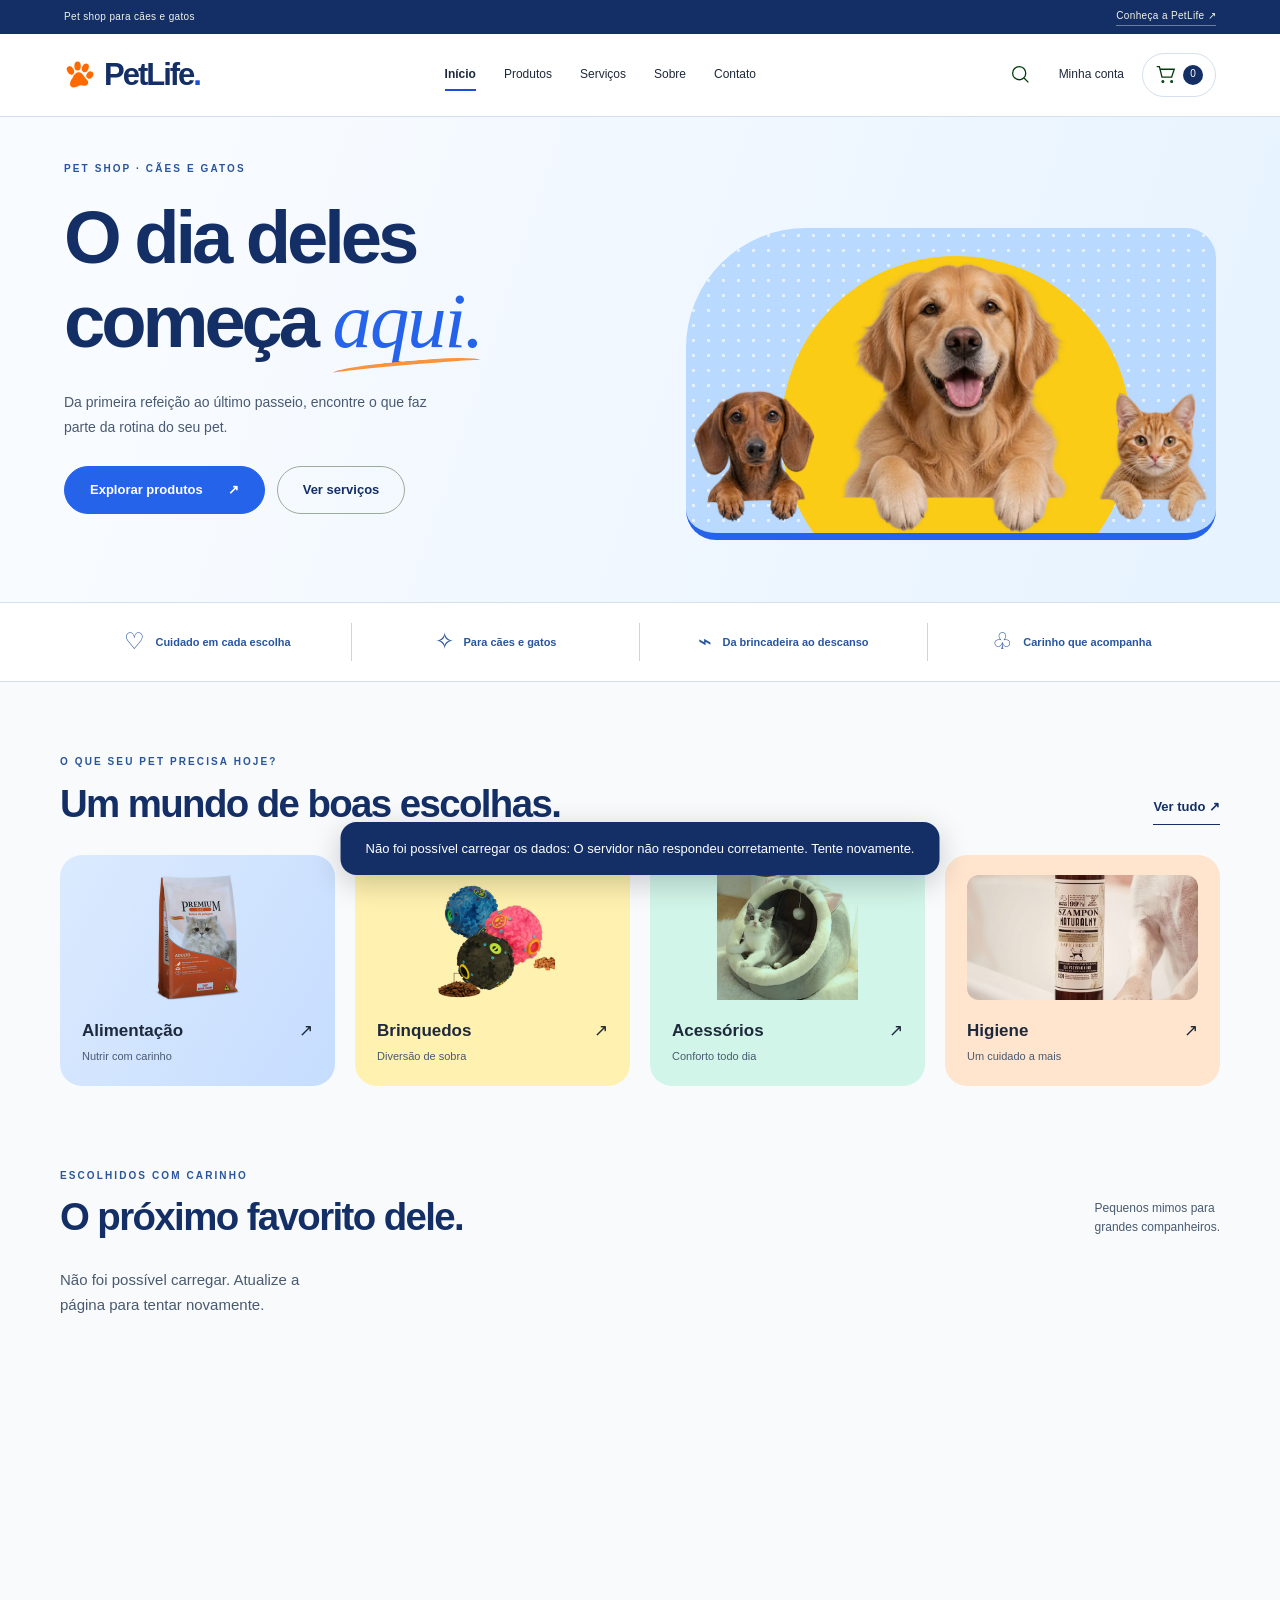
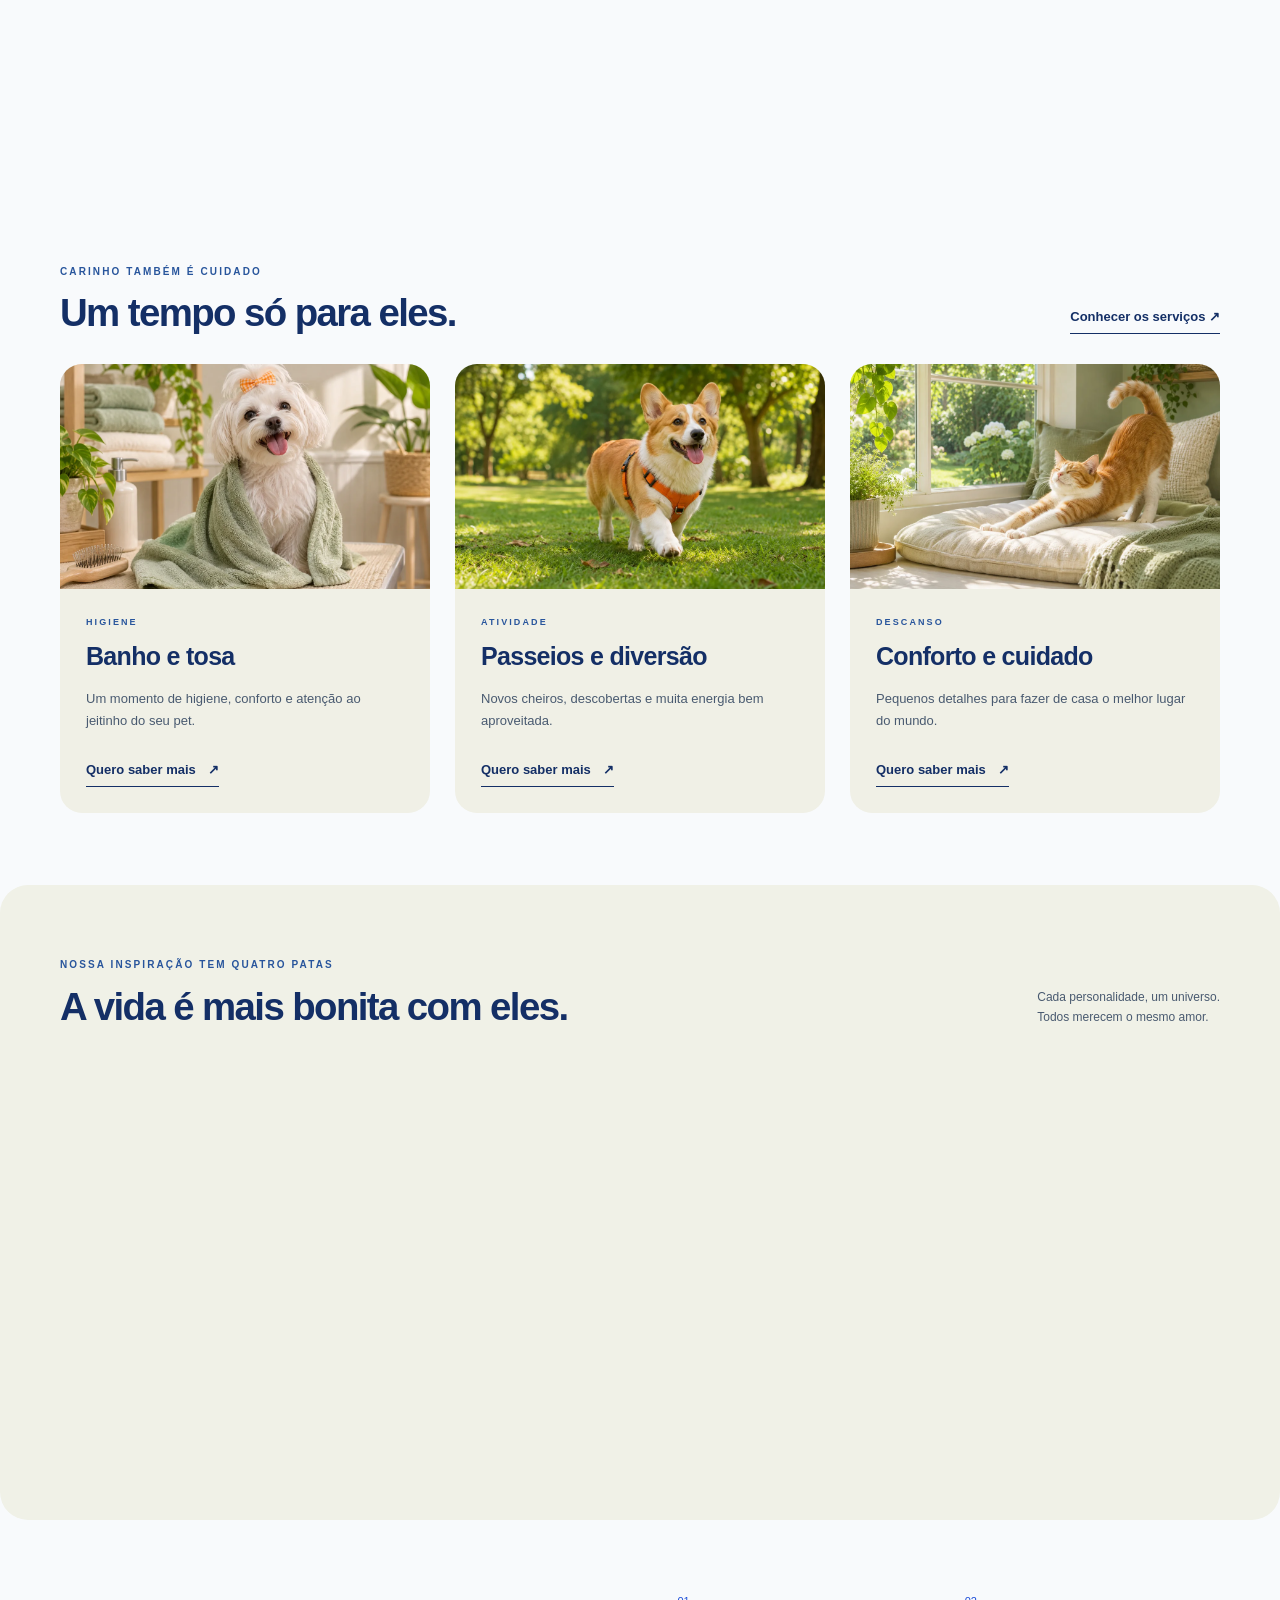
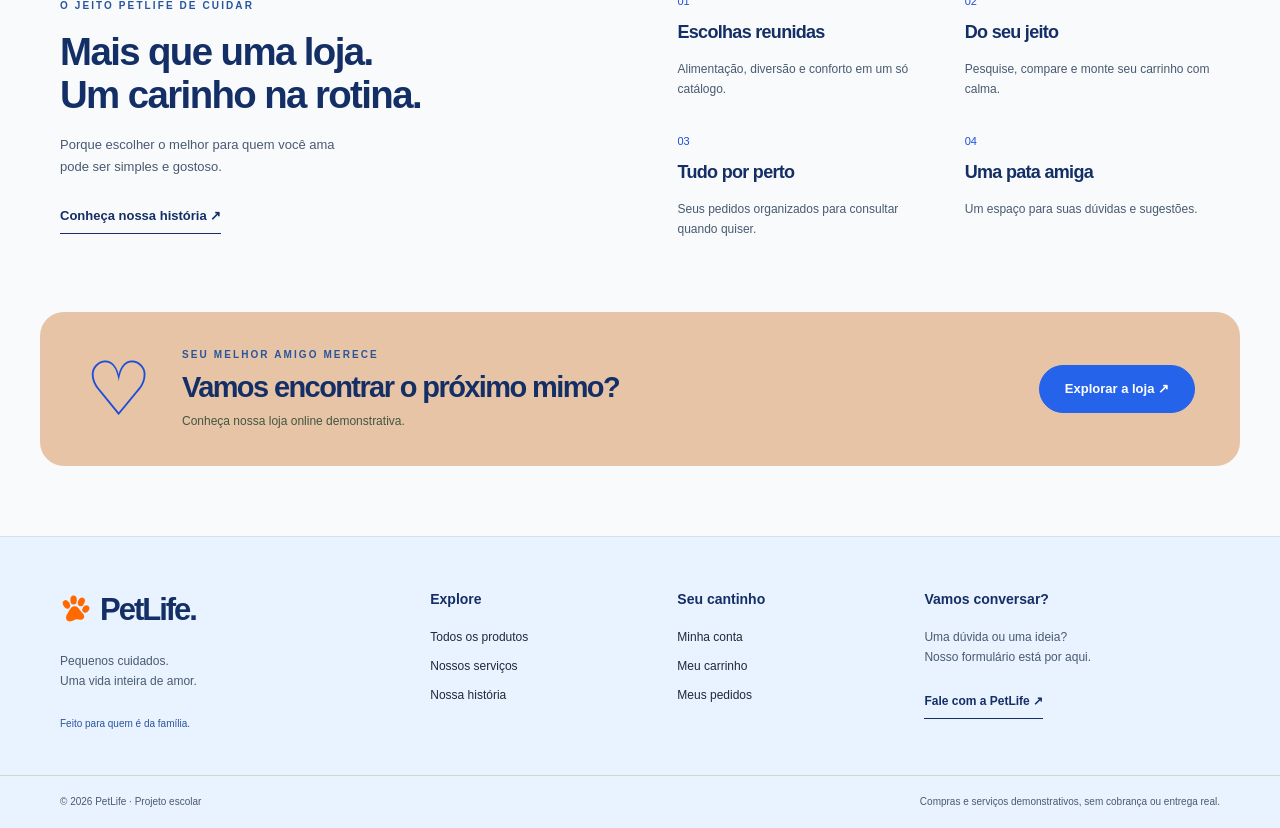
==== commit 098b301d: "Atualiza o PetLife" ====
--- a/index.html
+++ b/index.html
@@ -3,356 +3,165 @@
  <head>
   <meta charset="utf-8"/>
   <meta content="width=device-width, initial-scale=1.0" name="viewport"/>
-  <meta content="#173e32" name="theme-color"/>
+  <meta content="#2563EB" name="theme-color"/>
   <meta content="PetLife: produtos, cuidados e carinho para seu melhor amigo. Loja demonstrativa de um projeto escolar." name="description"/>
-  <title>
-   Tudo que seu pet ama | PetLife
-  </title>
-  <link href="/img/pata.svg" rel="icon"/>
-  <link href="/css/style.css" rel="stylesheet"/>
-  <script defer="" src="/js/script.js">
+  <title>Tudo que seu pet ama | PetLife</title>
+  <link href="./img/pata.svg" rel="icon"/>
+  <link href="./css/style.css" rel="stylesheet"/>
+  <script defer="" src="./js/script.js">
   </script>
  </head>
  <body class="home">
-  <a class="skip-link" href="#conteudo">
-   Pular para o conteúdo
-  </a>
+  <a class="skip-link" href="#conteudo">Pular para o conteúdo</a>
   <div class="announcement">
-   <span>
-    Uma vida mais feliz começa com uma patinha.
-   </span>
-   <a href="/pages/sobre.html">
-    Conheça a PetLife ↗
-   </a>
+   <span>Pet shop para cães e gatos</span>
+   <a href="./pages/sobre.html">Conheça a PetLife ↗</a>
   </div>
   <header class="header">
-   <a class="logo" href="/index.html">
-    <img alt="" src="/img/pata.svg"/>
-    PetLife
-    <span class="logo-dot">
-     .
-    </span>
+   <a class="logo" href="./index.html">
+    <img alt="" src="./img/pata.svg"/>PetLife<span class="logo-dot">.</span>
    </a>
    <nav aria-label="Navegação principal" id="menu">
-    <a aria-current="page" class="active" href="/index.html">
-     Início
-    </a>
-    <a href="/pages/produtos.html">
-     Produtos
-    </a>
-    <a href="/pages/servicos.html">
-     Serviços
-    </a>
-    <a href="/pages/sobre.html">
-     Sobre
-    </a>
-    <a href="/pages/contato.html">
-     Contato
-    </a>
-    <a class="mobile-account" href="/pages/cadastro.html">
-     Minha conta
-    </a>
-    <a class="mobile-account" href="/pages/pedidos.html">
-     Meus pedidos
-    </a>
+    <a aria-current="page" class="active" href="./index.html">Início</a>
+    <a href="./pages/produtos.html">Produtos</a>
+    <a href="./pages/servicos.html">Serviços</a>
+    <a href="./pages/sobre.html">Sobre</a>
+    <a href="./pages/contato.html">Contato</a>
+    <a class="mobile-account" href="./pages/cadastro.html">Minha conta</a>
+    <a class="mobile-account" href="./pages/pedidos.html">Meus pedidos</a>
    </nav>
    <div class="header-actions">
-    <a aria-label="Buscar produtos" class="icon-button" href="/pages/produtos.html?buscar=1">
-     <img alt="" src="/img/busca.svg"/>
+    <a aria-label="Buscar produtos" class="icon-button" href="./pages/produtos.html?buscar=1">
+     <img alt="" src="./img/busca.svg"/>
     </a>
-    <a class="account-link" href="/pages/cadastro.html" id="account-link">
-     Minha conta
+    <a class="account-link" href="./pages/cadastro.html" id="account-link">Minha conta</a>
+    <a aria-label="Ver carrinho" class="cart-pill" href="./pages/carrinho.html">
+     <img alt="" src="./img/carrinho.svg"/>
+     <span id="cart-count">0</span>
+     <span class="sr-only" id="cart-total">R$ 0,00</span>
     </a>
-    <a aria-label="Ver carrinho" class="cart-pill" href="/pages/carrinho.html">
-     <img alt="" src="/img/carrinho.svg"/>
-     <span id="cart-count">
-      0
-     </span>
-     <span class="sr-only" id="cart-total">
-      R$ 0,00
-     </span>
-    </a>
-   </div>
-   <button aria-controls="menu" aria-expanded="false" aria-label="Abrir menu" class="menu-btn">
-    ☰
-   </button>
+   </div>
+   <button aria-controls="menu" aria-expanded="false" aria-label="Abrir menu" class="menu-btn">☰</button>
   </header>
   <main class="home-main" id="conteudo">
    <section class="hero">
     <div class="hero-copy">
-     <span class="eyebrow">
-      <span aria-hidden="true" class="tiny-paw">
-       ✦
-      </span>
-      MAIS AMOR EM CADA FASE
-     </span>
-     <h1>
-      Tudo que seu
-      <br/>
-      pet
-      <em>
-       ama,
-      </em>
-      <br/>
-      em um só lugar.
-     </h1>
-     <p>
-      Produtos, cuidados e muito carinho para deixar a vida do seu melhor amigo ainda mais feliz.
-     </p>
-     <div class="hero-actions">
-      <a class="btn" href="/pages/produtos.html">
-       Ver produtos
-       <span aria-hidden="true">
-        ↗
-       </span>
-      </a>
-      <a class="btn btn-outline" href="/pages/servicos.html">
-       Conhecer serviços
-      </a>
-     </div>
-     <div class="hero-caption">
-      <span aria-hidden="true">
-       ♡
-      </span>
-      Para eles, que fazem tudo valer a pena.
-     </div>
-    </div>
-    <div class="hero-visual">
-     <img alt="Golden retriever caminhando em um jardim verde" class="hero-photo" height="734" src="/img/golden.jpg" width="1100"/>
-     <span aria-hidden="true" class="hero-stamp">
-      BOM PRA ELES.
-      <br/>
-      <strong>
-       Bom pra você.
-      </strong>
-      <span>
-       ♡
-      </span>
-     </span>
-     <div class="hero-tag">
-      <img alt="" src="/img/pata.svg"/>
-      <span>
-       Mais rabinhos abanando.
-       <br/>
-       <strong>
-        Esse é o nosso propósito.
-       </strong>
-      </span>
-     </div>
-     <span aria-hidden="true" class="hero-spark">
-      ✳
-     </span>
+      <span class="eyebrow">PET SHOP · CÃES E GATOS</span>
+      <h1>O dia deles<br>começa <em>aqui.</em></h1>
+      <p>Da primeira refeição ao último passeio, encontre o que faz parte da rotina do seu pet.</p>
+      <div class="hero-actions">
+        <a class="btn" href="./pages/produtos.html">Explorar produtos <span>↗</span></a>
+        <a class="btn btn-outline" href="./pages/servicos.html">Ver serviços</a>
+      </div>
+    </div>
+    <div class="pet-portrait">
+      <div class="portrait-sun" aria-hidden="true"></div>
+      <img src="./img/pets-hero.webp" alt="Dois cachorros e um gato apoiados juntos" width="1200" height="614">
     </div>
    </section>
    <div class="benefit-strip">
-    <span>
-     ♡
-     <strong>
-      Cuidado em cada escolha
-     </strong>
-    </span>
-    <span>
-     ✧
-     <strong>
-      Para cães e gatos
-     </strong>
-    </span>
-    <span>
-     ⌁
-     <strong>
-      Da brincadeira ao descanso
-     </strong>
-    </span>
-    <span>
-     ♧
-     <strong>
-      Carinho que acompanha
-     </strong>
+    <span>♡<strong>Cuidado em cada escolha</strong>
+    </span>
+    <span>✧<strong>Para cães e gatos</strong>
+    </span>
+    <span>⌁<strong>Da brincadeira ao descanso</strong>
+    </span>
+    <span>♧<strong>Carinho que acompanha</strong>
     </span>
    </div>
    <section class="section categories reveal">
     <div class="section-heading">
      <div>
-      <span class="eyebrow">
-       O QUE SEU PET PRECISA HOJE?
-      </span>
-      <h2>
-       Um mundo de boas escolhas.
-      </h2>
-     </div>
-     <a class="text-link" href="/pages/produtos.html">
-      Ver tudo ↗
-     </a>
+      <span class="eyebrow">O QUE SEU PET PRECISA HOJE?</span>
+      <h2>Um mundo de boas escolhas.</h2>
+     </div>
+     <a class="text-link" href="./pages/produtos.html">Ver tudo ↗</a>
     </div>
     <div class="category-grid">
-     <a class="category-card" href="/pages/produtos.html?categoria=Ração">
-      <img alt="Pacote de ração para gatos" height="1000" loading="lazy" src="/img/racao.jpg" width="1000"/>
-      <span>
-       Alimentação
-       <b>
-        ↗
-       </b>
-      </span>
-      <small>
-       Nutrir com carinho
-      </small>
-     </a>
-     <a class="category-card" href="/pages/produtos.html?categoria=Brinquedo">
-      <img alt="Bolas coloridas para pets" height="1000" loading="lazy" src="/img/bola.jpg" width="1000"/>
-      <span>
-       Brinquedos
-       <b>
-        ↗
-       </b>
-      </span>
-      <small>
-       Diversão de sobra
-      </small>
-     </a>
-     <a class="category-card" href="/pages/produtos.html?categoria=Acessório">
-      <img alt="Caminha em formato de toca" height="420" loading="lazy" src="/img/cama.jpg" width="476"/>
-      <span>
-       Acessórios
-       <b>
-        ↗
-       </b>
-      </span>
-      <small>
-       Conforto todo dia
-      </small>
-     </a>
-     <a class="category-card" href="/pages/produtos.html?categoria=Higiene">
-      <img alt="Cachorro ao lado de um shampoo pet" height="1000" loading="lazy" src="/img/shampoo.jpg" width="675"/>
-      <span>
-       Higiene
-       <b>
-        ↗
-       </b>
-      </span>
-      <small>
-       Um cuidado a mais
-      </small>
+     <a class="category-card" href="./pages/produtos.html?categoria=Ração">
+      <img alt="Pacote de ração para gatos" height="1000" loading="lazy" src="./img/racao.jpg" width="1000"/>
+      <span>Alimentação<b>↗</b>
+      </span>
+      <small>Nutrir com carinho</small>
+     </a>
+     <a class="category-card" href="./pages/produtos.html?categoria=Brinquedo">
+      <img alt="Bolas coloridas para pets" height="1000" loading="lazy" src="./img/bola.jpg" width="1000"/>
+      <span>Brinquedos<b>↗</b>
+      </span>
+      <small>Diversão de sobra</small>
+     </a>
+     <a class="category-card" href="./pages/produtos.html?categoria=Acessório">
+      <img alt="Caminha em formato de toca" height="420" loading="lazy" src="./img/cama.jpg" width="476"/>
+      <span>Acessórios<b>↗</b>
+      </span>
+      <small>Conforto todo dia</small>
+     </a>
+     <a class="category-card" href="./pages/produtos.html?categoria=Higiene">
+      <img alt="Cachorro ao lado de um shampoo pet" height="1000" loading="lazy" src="./img/shampoo.jpg" width="675"/>
+      <span>Higiene<b>↗</b>
+      </span>
+      <small>Um cuidado a mais</small>
      </a>
     </div>
    </section>
    <section class="section featured">
     <div class="section-heading reveal">
      <div>
-      <span class="eyebrow">
-       ESCOLHIDOS COM CARINHO
-      </span>
-      <h2>
-       O próximo favorito dele.
-      </h2>
-     </div>
-     <p>
-      Pequenos mimos para
-      <br/>
-      grandes companheiros.
-     </p>
+      <span class="eyebrow">ESCOLHIDOS COM CARINHO</span>
+      <h2>O próximo favorito dele.</h2>
+     </div>
+     <p>Pequenos mimos para<br/>grandes companheiros.</p>
     </div>
     <div aria-live="polite" class="product-grid" id="home-products">
-     <p class="loading">
-      Buscando os favoritos…
-     </p>
+     <p class="loading">Buscando os favoritos…</p>
     </div>
    </section>
    <section class="promo-banner reveal">
     <div>
-     <span class="eyebrow">
-      CONVITE PARA BRINCAR
-     </span>
-     <h2>
-      A felicidade pode
-      <br/>
-      ser uma simples bolinha.
-     </h2>
-     <p>
-      Descubra os brinquedos do catálogo e transforme
-      <br class="desktop-break"/>
-      a rotina em um momento só de vocês.
-     </p>
-     <a class="btn" href="/pages/produtos.html?categoria=Brinquedo">
-      Encontrar a diversão ↗
-     </a>
-    </div>
-    <img alt="Cachorro segurando uma bola na boca" height="1000" loading="lazy" src="/img/bola-pet.jpg" width="667"/>
-    <span aria-hidden="true" class="promo-doodle">
-     ✳
-    </span>
+     <span class="eyebrow">CONVITE PARA BRINCAR</span>
+     <h2>A felicidade pode<br/>ser uma simples bolinha.</h2>
+     <p>Descubra os brinquedos do catálogo e transforme<br class="desktop-break"/>a rotina em um momento só de vocês.</p>
+     <a class="btn" href="./pages/produtos.html?categoria=Brinquedo">Encontrar a diversão ↗</a>
+    </div>
+    <img alt="Cachorro segurando uma bola na boca" height="1000" loading="lazy" src="./img/bola-pet.jpg" width="667"/>
+    <span aria-hidden="true" class="promo-doodle">✳</span>
    </section>
    <section class="section">
     <div class="section-heading reveal">
      <div>
-      <span class="eyebrow">
-       CARINHO TAMBÉM É CUIDADO
-      </span>
-      <h2>
-       Um tempo só para eles.
-      </h2>
-     </div>
-     <a class="text-link" href="/pages/servicos.html">
-      Conhecer os serviços ↗
-     </a>
+      <span class="eyebrow">CARINHO TAMBÉM É CUIDADO</span>
+      <h2>Um tempo só para eles.</h2>
+     </div>
+     <a class="text-link" href="./pages/servicos.html">Conhecer os serviços ↗</a>
     </div>
     <div class="care-grid">
      <article class="care-card reveal">
-      <img alt="Banho e tosa" height="800" loading="lazy" src="/img/banho.webp" width="1200"/>
+      <img alt="Banho e tosa" height="800" loading="lazy" src="./img/banho.webp" width="1200"/>
       <div>
-       <span class="eyebrow">
-        01 / CUIDAR FAZ BEM
-       </span>
-       <h3>
-        Banho e tosa
-       </h3>
-       <p>
-        Um momento de higiene, conforto e atenção ao jeitinho do seu pet.
-       </p>
-       <a class="text-link" href="/pages/contato.html?assunto=Banho%20e%20tosa">
-        Quero saber mais
-        <span aria-hidden="true">
-         ↗
-        </span>
+       <span class="eyebrow">HIGIENE</span>
+       <h3>Banho e tosa</h3>
+       <p>Um momento de higiene, conforto e atenção ao jeitinho do seu pet.</p>
+       <a class="text-link" href="./pages/contato.html?assunto=Banho%20e%20tosa">Quero saber mais<span aria-hidden="true">↗</span>
        </a>
       </div>
      </article>
      <article class="care-card reveal">
-      <img alt="Passeios e diversão" height="800" loading="lazy" src="/img/passeio.webp" width="1200"/>
+      <img alt="Passeios e diversão" height="800" loading="lazy" src="./img/passeio.webp" width="1200"/>
       <div>
-       <span class="eyebrow">
-        02 / CUIDAR FAZ BEM
-       </span>
-       <h3>
-        Passeios e diversão
-       </h3>
-       <p>
-        Novos cheiros, descobertas e muita energia bem aproveitada.
-       </p>
-       <a class="text-link" href="/pages/contato.html?assunto=Passeios">
-        Quero saber mais
-        <span aria-hidden="true">
-         ↗
-        </span>
+       <span class="eyebrow">ATIVIDADE</span>
+       <h3>Passeios e diversão</h3>
+       <p>Novos cheiros, descobertas e muita energia bem aproveitada.</p>
+       <a class="text-link" href="./pages/contato.html?assunto=Passeios">Quero saber mais<span aria-hidden="true">↗</span>
        </a>
       </div>
      </article>
      <article class="care-card reveal">
-      <img alt="Conforto e cuidado" height="800" loading="lazy" src="/img/descanso.webp" width="1200"/>
+      <img alt="Conforto e cuidado" height="800" loading="lazy" src="./img/descanso.webp" width="1200"/>
       <div>
-       <span class="eyebrow">
-        03 / CUIDAR FAZ BEM
-       </span>
-       <h3>
-        Conforto e cuidado
-       </h3>
-       <p>
-        Pequenos detalhes para fazer de casa o melhor lugar do mundo.
-       </p>
-       <a class="text-link" href="/pages/contato.html?assunto=Cuidados">
-        Quero saber mais
-        <span aria-hidden="true">
-         ↗
-        </span>
+       <span class="eyebrow">DESCANSO</span>
+       <h3>Conforto e cuidado</h3>
+       <p>Pequenos detalhes para fazer de casa o melhor lugar do mundo.</p>
+       <a class="text-link" href="./pages/contato.html?assunto=Cuidados">Quero saber mais<span aria-hidden="true">↗</span>
        </a>
       </div>
      </article>
@@ -361,299 +170,122 @@
    <section class="section moments">
     <div class="section-heading reveal">
      <div>
-      <span class="eyebrow">
-       NOSSA INSPIRAÇÃO TEM QUATRO PATAS
-      </span>
-      <h2>
-       A vida é mais bonita com eles.
-      </h2>
-     </div>
-     <p>
-      Cada personalidade, um universo.
-      <br/>
-      Todos merecem o mesmo amor.
-     </p>
+      <span class="eyebrow">NOSSA INSPIRAÇÃO TEM QUATRO PATAS</span>
+      <h2>A vida é mais bonita com eles.</h2>
+     </div>
+     <p>Cada personalidade, um universo.<br/>Todos merecem o mesmo amor.</p>
     </div>
     <div class="photo-grid">
      <figure class="photo-card reveal">
-      <img alt="Filhote de golden retriever andando na grama" height="800" loading="lazy" src="/img/filhote.jpg" width="1000"/>
+      <img alt="Filhote de golden retriever andando na grama" height="800" loading="lazy" src="./img/filhote.jpg" width="1000"/>
       <figcaption>
-       <span>
-        ENERGIA BOA
-       </span>
-       <h3>
-        Nas pequenas aventuras.
-       </h3>
+       <span>ENERGIA BOA</span>
+       <h3>Nas pequenas aventuras.</h3>
       </figcaption>
      </figure>
      <figure class="photo-card reveal">
-      <img alt="Gatinho dormindo em uma manta macia" height="1000" loading="lazy" src="/img/gato-sono.jpg" width="667"/>
+      <img alt="Gatinho dormindo em uma manta macia" height="1000" loading="lazy" src="./img/gato-sono.jpg" width="667"/>
       <figcaption>
-       <span>
-        PAUSA PARA O CARINHO
-       </span>
-       <h3>
-        Nos grandes cochilos.
-       </h3>
+       <span>PAUSA PARA O CARINHO</span>
+       <h3>Nos grandes cochilos.</h3>
       </figcaption>
      </figure>
      <figure class="photo-card reveal">
-      <img alt="Gato descansando ao lado de um cachorro" height="1000" loading="lazy" src="/img/amigos.jpg" width="750"/>
+      <img alt="Gato descansando ao lado de um cachorro" height="1000" loading="lazy" src="./img/amigos.jpg" width="750"/>
       <figcaption>
-       <span>
-        SEMPRE JUNTOS
-       </span>
-       <h3>
-        Em toda companhia.
-       </h3>
+       <span>SEMPRE JUNTOS</span>
+       <h3>Em toda companhia.</h3>
       </figcaption>
      </figure>
     </div>
    </section>
    <section class="section why-section">
     <div>
-     <span class="eyebrow">
-      O JEITO PETLIFE DE CUIDAR
-     </span>
-     <h2>
-      Mais que uma loja.
-      <br/>
-      Um carinho na rotina.
-     </h2>
-     <p>
-      Porque escolher o melhor para quem você ama
-      <br class="desktop-break"/>
-      pode ser simples e gostoso.
-     </p>
-     <a class="text-link" href="/pages/sobre.html">
-      Conheça nossa história ↗
-     </a>
+     <span class="eyebrow">O JEITO PETLIFE DE CUIDAR</span>
+     <h2>Mais que uma loja.<br/>Um carinho na rotina.</h2>
+     <p>Porque escolher o melhor para quem você ama<br class="desktop-break"/>pode ser simples e gostoso.</p>
+     <a class="text-link" href="./pages/sobre.html">Conheça nossa história ↗</a>
     </div>
     <div class="why-grid">
      <div>
-      <span>
-       01
-      </span>
-      <h3>
-       Escolhas reunidas
-      </h3>
-      <p>
-       Alimentação, diversão e conforto em um só catálogo.
-      </p>
-     </div>
-     <div>
-      <span>
-       02
-      </span>
-      <h3>
-       Do seu jeito
-      </h3>
-      <p>
-       Pesquise, compare e monte seu carrinho com calma.
-      </p>
-     </div>
-     <div>
-      <span>
-       03
-      </span>
-      <h3>
-       Tudo por perto
-      </h3>
-      <p>
-       Seus pedidos organizados para consultar quando quiser.
-      </p>
-     </div>
-     <div>
-      <span>
-       04
-      </span>
-      <h3>
-       Uma pata amiga
-      </h3>
-      <p>
-       Um espaço para suas dúvidas e sugestões.
-      </p>
-     </div>
-    </div>
-   </section>
-   <section class="section testimonials">
-    <div class="section-heading">
-     <div>
-      <span class="eyebrow">
-       HISTÓRIAS QUE IMAGINAMOS POR AQUI
-      </span>
-      <h2>
-       Carinho que vira história.
-      </h2>
-     </div>
-     <p>
-      Depoimentos fictícios,
-      <br/>
-      criados para esta demonstração.
-     </p>
-    </div>
-    <div class="quote-grid">
-     <blockquote>
-      <span aria-hidden="true">
-       “
-      </span>
-      <p>
-       A bolinha virou a melhor parte do dia. Agora o passeio sempre tem um tempinho extra para brincar.
-      </p>
-      <div>
-       <b>
-        LM
-       </b>
-       <span>
-        <strong>
-         Luiza &amp; Chico
-        </strong>
-        <small>
-         Depoimento fictício · cão
-        </small>
-       </span>
-      </div>
-     </blockquote>
-     <blockquote>
-      <span aria-hidden="true">
-       “
-      </span>
-      <p>
-       Foi fácil encontrar um cantinho aconchegante para a Mia. Ela já escolheu seu novo lugar favorito.
-      </p>
-      <div>
-       <b>
-        RA
-       </b>
-       <span>
-        <strong>
-         Rafael &amp; Mia
-        </strong>
-        <small>
-         Depoimento fictício · gato
-        </small>
-       </span>
-      </div>
-     </blockquote>
-     <blockquote>
-      <span aria-hidden="true">
-       “
-      </span>
-      <p>
-       Adorei ter tudo organizado em um lugar só. Cada escolha deixa a rotina com o Bento mais divertida.
-      </p>
-      <div>
-       <b>
-        BC
-       </b>
-       <span>
-        <strong>
-         Beatriz &amp; Bento
-        </strong>
-        <small>
-         Depoimento fictício · cão
-        </small>
-       </span>
-      </div>
-     </blockquote>
-    </div>
-   </section>
+      <span>01</span>
+      <h3>Escolhas reunidas</h3>
+      <p>Alimentação, diversão e conforto em um só catálogo.</p>
+     </div>
+     <div>
+      <span>02</span>
+      <h3>Do seu jeito</h3>
+      <p>Pesquise, compare e monte seu carrinho com calma.</p>
+     </div>
+     <div>
+      <span>03</span>
+      <h3>Tudo por perto</h3>
+      <p>Seus pedidos organizados para consultar quando quiser.</p>
+     </div>
+     <div>
+      <span>04</span>
+      <h3>Uma pata amiga</h3>
+      <p>Um espaço para suas dúvidas e sugestões.</p>
+     </div>
+    </div>
+   </section>
+   
    <section class="store-cta reveal">
-    <span aria-hidden="true">
-     ♡
-    </span>
-    <div>
-     <span class="eyebrow">
-      SEU MELHOR AMIGO MERECE
-     </span>
-     <h2>
-      Vamos encontrar o próximo mimo?
-     </h2>
-     <p>
-      Conheça nossa loja online demonstrativa.
-     </p>
-    </div>
-    <a class="btn" href="/pages/produtos.html">
-     Explorar a loja ↗
-    </a>
+    <span aria-hidden="true">♡</span>
+    <div>
+     <span class="eyebrow">SEU MELHOR AMIGO MERECE</span>
+     <h2>Vamos encontrar o próximo mimo?</h2>
+     <p>Conheça nossa loja online demonstrativa.</p>
+    </div>
+    <a class="btn" href="./pages/produtos.html">Explorar a loja ↗</a>
    </section>
   </main>
+  <dialog id="detalhe" aria-labelledby="detalhe-nome">
+    <button class="fechar" aria-label="Fechar detalhes">×</button>
+    <img id="detalhe-foto" alt="">
+    <div class="detalhe-corpo">
+      <span class="eyebrow" id="detalhe-categoria"></span>
+      <h2 id="detalhe-nome"></h2><p id="detalhe-descricao"></p>
+      <strong id="detalhe-preco"></strong>
+      <button class="btn" id="detalhe-adicionar">Adicionar ao carrinho</button>
+    </div>
+  </dialog>
   <footer>
    <div class="footer-main">
     <div class="footer-brand">
-     <a class="logo" href="/index.html">
-      <img alt="" loading="lazy" src="/img/pata.svg"/>
-      PetLife.
-     </a>
-     <p>
-      Pequenos cuidados.
-      <br/>
-      Uma vida inteira de amor.
-     </p>
-     <span class="footer-note">
-      Feito para quem é da família.
-     </span>
-    </div>
-    <div>
-     <h2>
-      Explore
-     </h2>
-     <a href="/pages/produtos.html">
-      Todos os produtos
-     </a>
-     <a href="/pages/servicos.html">
-      Nossos serviços
-     </a>
-     <a href="/pages/sobre.html">
-      Nossa história
-     </a>
-    </div>
-    <div>
-     <h2>
-      Seu cantinho
-     </h2>
-     <a href="/pages/cadastro.html">
-      Minha conta
-     </a>
-     <a href="/pages/carrinho.html">
-      Meu carrinho
-     </a>
-     <a href="/pages/pedidos.html">
-      Meus pedidos
-     </a>
-     <a data-admin="" hidden="" href="/pages/administracao.html">
-      Administração
-     </a>
-    </div>
-    <div>
-     <h2>
-      Vamos conversar?
-     </h2>
-     <p>
-      Uma dúvida ou uma ideia?
-      <br/>
-      Nosso formulário está por aqui.
-     </p>
-     <a class="text-link" href="/pages/contato.html">
-      Fale com a PetLife ↗
-     </a>
+     <a class="logo" href="./index.html">
+      <img alt="" loading="lazy" src="./img/pata.svg"/>PetLife.</a>
+     <p>Pequenos cuidados.<br/>Uma vida inteira de amor.</p>
+     <span class="footer-note">Feito para quem é da família.</span>
+    </div>
+    <div>
+     <h2>Explore</h2>
+     <a href="./pages/produtos.html">Todos os produtos</a>
+     <a href="./pages/servicos.html">Nossos serviços</a>
+     <a href="./pages/sobre.html">Nossa história</a>
+    </div>
+    <div>
+     <h2>Seu cantinho</h2>
+     <a href="./pages/cadastro.html">Minha conta</a>
+     <a href="./pages/carrinho.html">Meu carrinho</a>
+     <a href="./pages/pedidos.html">Meus pedidos</a>
+     <a data-admin="" hidden="" href="./pages/administracao.html">Administração</a>
+    </div>
+    <div>
+     <h2>Vamos conversar?</h2>
+     <p>Uma dúvida ou uma ideia?<br/>Nosso formulário está por aqui.</p>
+     <a class="text-link" href="./pages/contato.html">Fale com a PetLife ↗</a>
     </div>
    </div>
    <div class="footer-bottom">
-    <span>
-     © 2026 PetLife · Projeto escolar
-    </span>
-    <span>
-     Compras e serviços demonstrativos, sem cobrança ou entrega real.
-    </span>
+    <span>© 2026 PetLife · Projeto escolar</span>
+    <span>Compras e serviços demonstrativos, sem cobrança ou entrega real.</span>
    </div>
   </footer>
   <div aria-live="polite" id="aviso" role="status">
   </div>
   <noscript>
-   <p class="no-script">
-    Ative o JavaScript para usar o catálogo, sua conta e o carrinho.
-   </p>
+   <p class="no-script">Ative o JavaScript para usar o catálogo, sua conta e o carrinho.</p>
   </noscript>
  </body>
 </html>
--- a/css/style.css
+++ b/css/style.css
@@ -562,3 +562,77 @@
   *, *::before, *::after { animation: none !important; transition: none !important; }
   .motion-ready .reveal:not(.visible) { opacity: 1; transform: none; }
 }
+
+/* Identidade da loja */
+:root {
+  --azul: #2563eb;
+  --azul-claro: #dbeafe;
+  --amarelo: #facc15;
+  --verde-vivo: #10b981;
+  --laranja-claro: #fb923c;
+  --verde: #142f66;
+  --verde-medio: #28559c;
+  --menta: #dbeafe;
+  --menta-clara: #eff6ff;
+  --laranja: #1d4ed8;
+  --coral: #fb923c;
+  --creme: #f8fafc;
+  --texto: #1e293b;
+  --cinza: #495a70;
+  --borda: #d4e0ee;
+  --branco: #ffffff;
+  --sombra: 0 12px 32px #183e7017;
+}
+.header {
+  position: sticky; top: 0; max-width: none; min-height: 74px;
+  padding-inline: max(5%, calc((100% - 1160px) / 2));
+  background: var(--branco); border-bottom: 1px solid var(--borda);
+}
+.announcement { background: #142f66; }
+.logo { letter-spacing: -2px; }
+.btn:not(.btn-outline), .add-button { background: var(--azul); border-color: var(--azul); color: white; }
+.btn:not(.btn-outline):hover, .add-button:hover { background: #1847ba; }
+.hero {
+  background: linear-gradient(108deg, #f8fbff 15%, #e7f3ff 95%);
+  max-width: none; padding-inline: max(5%, calc((100% - 1160px) / 2));
+}
+.hero h1 { font-weight: 780; font-size: clamp(48px, 5.8vw, 82px); letter-spacing: -.055em; }
+.hero h1 em { color: var(--azul); }
+.hero h1 em::after { border-color: var(--laranja-claro); border-width: 4px; }
+.pet-portrait {
+  position: relative; isolation: isolate; overflow: hidden; align-self: end;
+  display: grid; align-items: end; min-width: 0; aspect-ratio: 1.7;
+  background-color: #b9d9ff; border-radius: 120px 30px 30px 30px;
+  background-image: radial-gradient(#ffffff99 1.4px, transparent 1.9px);
+  background-size: 15px 15px; border-bottom: 7px solid #2563eb;
+}
+.portrait-sun {
+  position: absolute; z-index: -1; width: 66%; aspect-ratio: 1;
+  left: 18%; top: 9%; border-radius: 50%; background: var(--amarelo);
+}
+.pet-portrait img { width: 100%; height: auto; }
+.benefit-strip { background: white; }
+.category-card:nth-child(1), .catalog-banner { background: linear-gradient(120deg,#dbeafe,#c6ddff); }
+.category-card:nth-child(2) { background: #fff1af; }
+.category-card:nth-child(3) { background: #d1f5e8; }
+.category-card:nth-child(4) { background: #ffe4ce; }
+.product-image, .product-card:nth-child(even) .product-image { background: #f3f7fc; }
+.detalhes-link { margin: 0 0 14px; color: var(--azul); }
+.filters { flex-wrap: wrap; }
+.filters label { flex: 1 1 150px; }
+.filters select { min-width: 0; }
+.category-totals { display: flex; flex-wrap: wrap; padding: 0; gap: 12px; list-style: none; }
+.category-totals li { background: var(--azul-claro); padding: 8px 15px; border-radius: 20px; }
+.category-totals b { margin-left: 8px; }
+footer { background: #e9f2ff; }
+#detalhe { position: fixed; padding: 0; border: 0; border-radius: 24px; width: min(440px,92vw); max-height: 90vh; color: var(--texto); box-shadow: var(--sombra); }
+#detalhe::backdrop { background: #102444aa; }
+#detalhe-foto { width: 100%; height: min(220px,28vh); object-fit: contain; background: #f2f6fc; padding: 18px; }
+.detalhe-corpo { display: grid; padding: 25px; gap: 12px; }
+.detalhe-corpo > * { margin: 0; }
+.fechar { position: absolute; top: 12px; right: 12px; background: white; border: 1px solid var(--borda); border-radius: 50%; width: 38px; height: 38px; font-size: 23px; }
+@media (max-width: 640px) {
+  .hero { padding: 30px 22px; gap: 14px; }
+  .pet-portrait { width: 100%; max-width: 420px; margin: auto; }
+  .filters label { flex: auto; }
+}
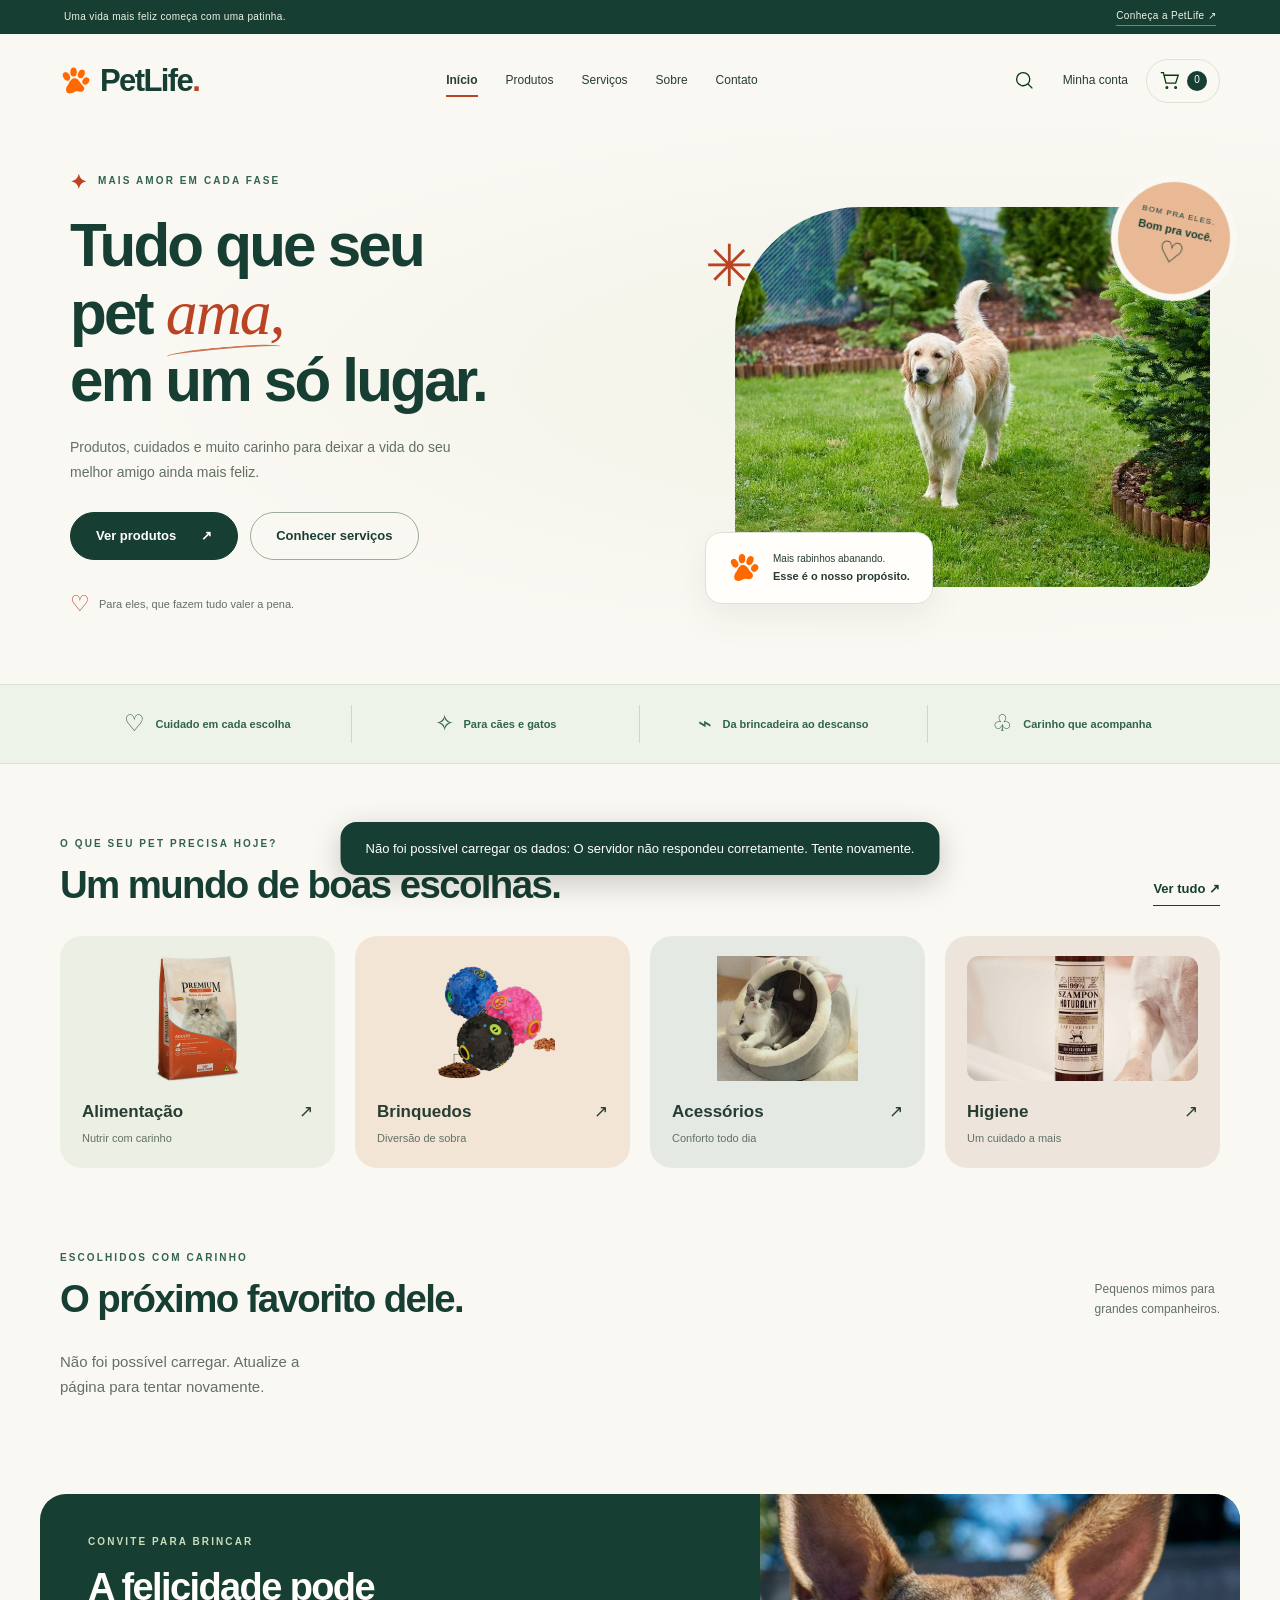
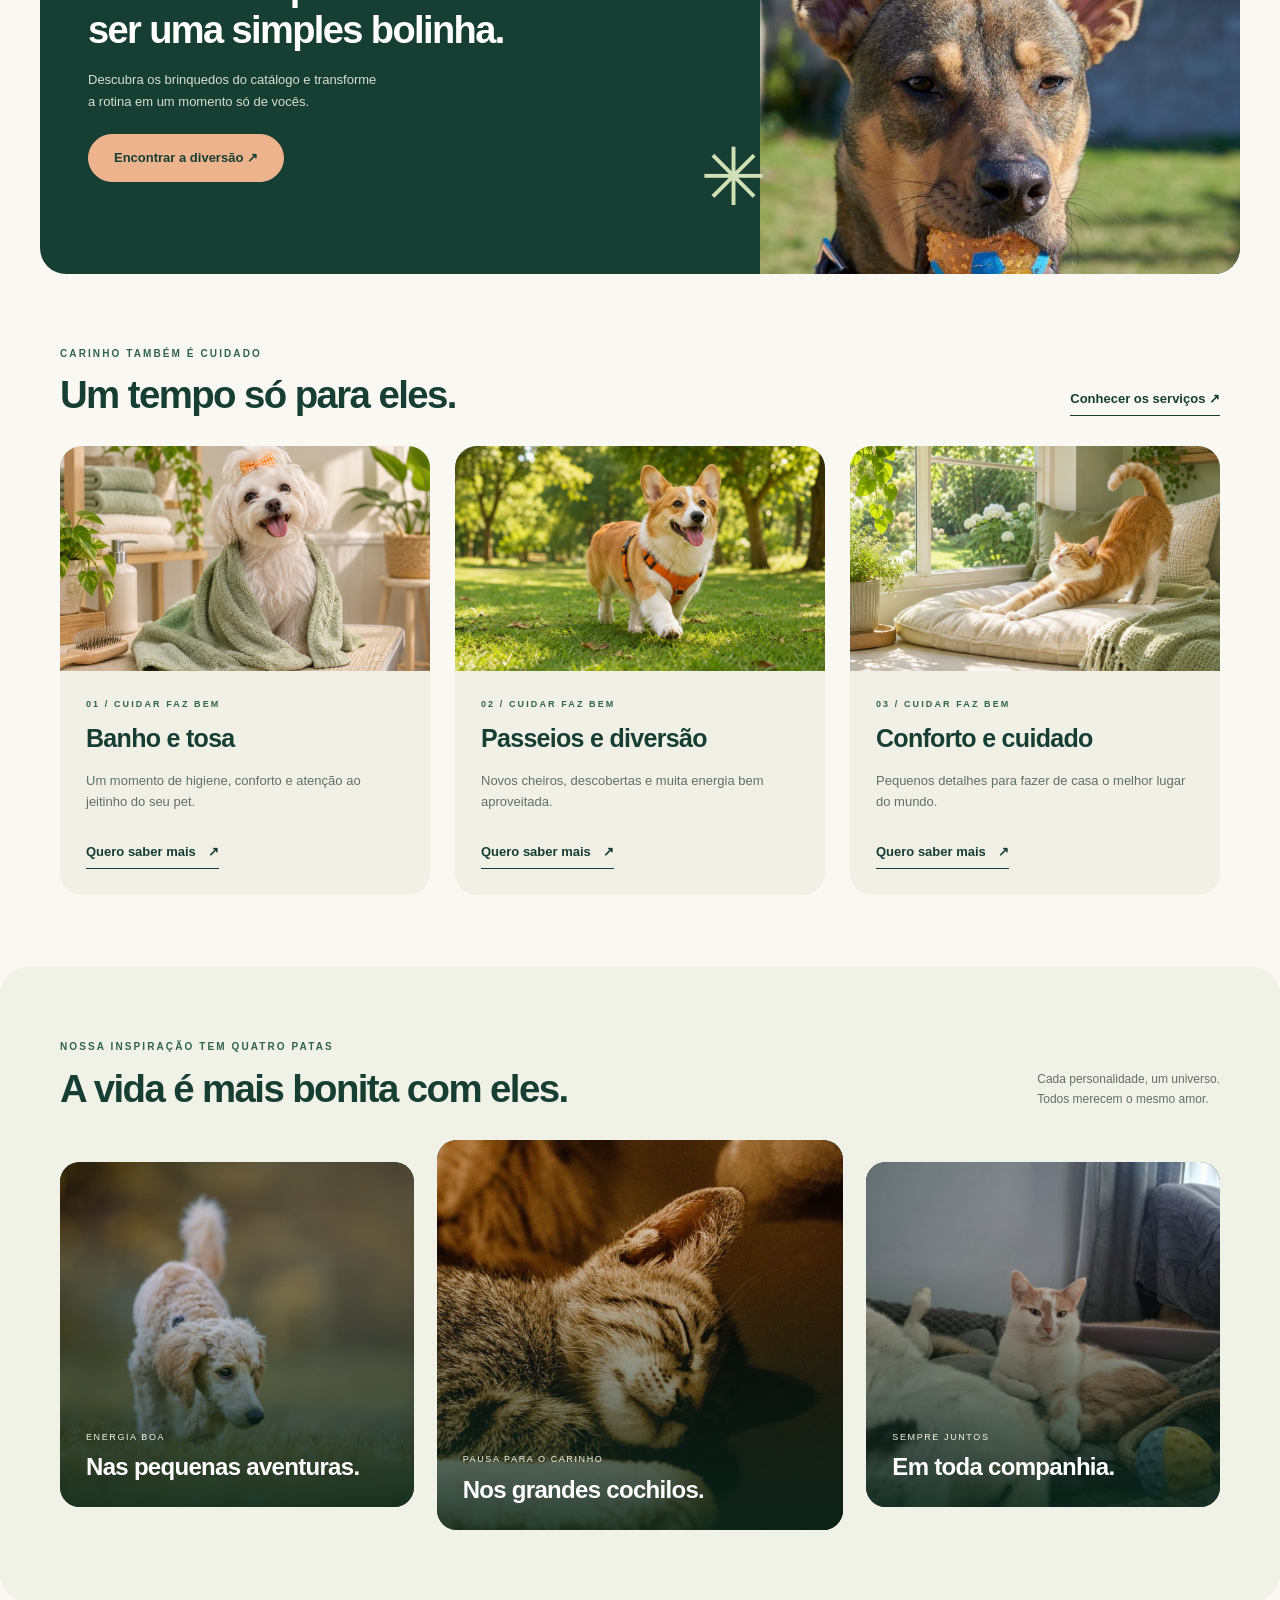
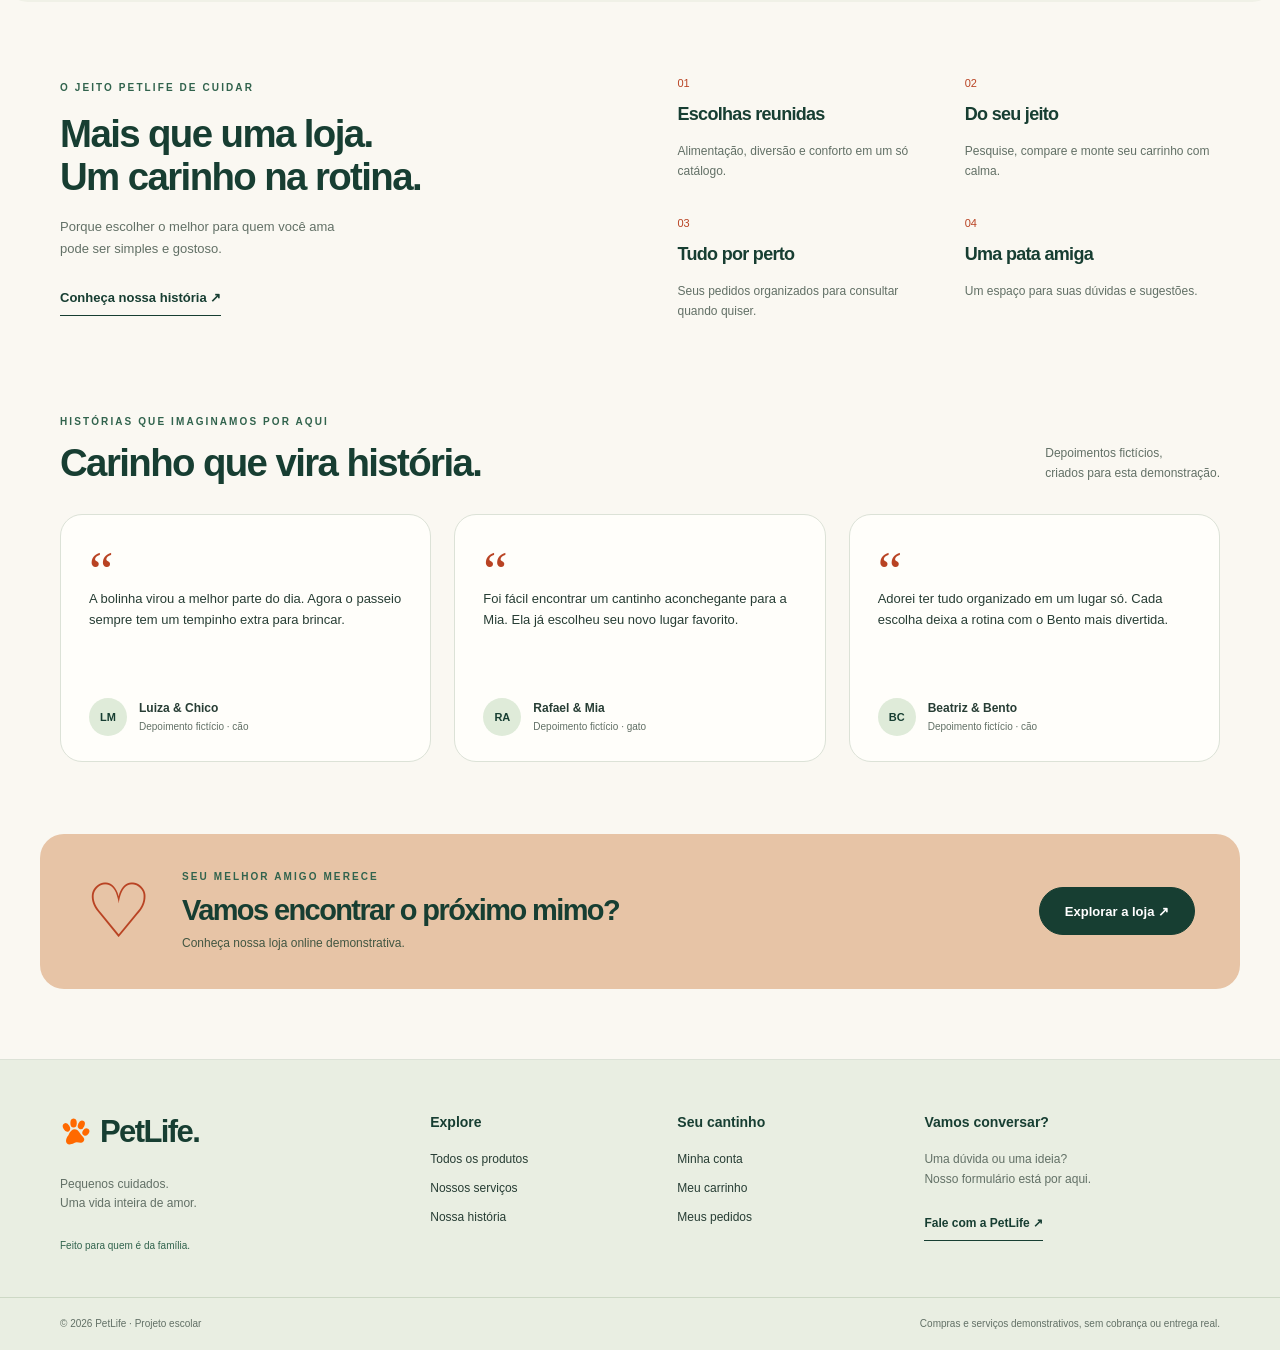
==== commit a1bdb55c: "Atualiza as páginas do PetLife e simplifica o JavaScript do carrinho" ====
--- a/index.html
+++ b/index.html
@@ -3,165 +3,356 @@
  <head>
   <meta charset="utf-8"/>
   <meta content="width=device-width, initial-scale=1.0" name="viewport"/>
-  <meta content="#2563EB" name="theme-color"/>
+  <meta content="#173e32" name="theme-color"/>
   <meta content="PetLife: produtos, cuidados e carinho para seu melhor amigo. Loja demonstrativa de um projeto escolar." name="description"/>
-  <title>Tudo que seu pet ama | PetLife</title>
+  <title>
+   Tudo que seu pet ama | PetLife
+  </title>
   <link href="./img/pata.svg" rel="icon"/>
   <link href="./css/style.css" rel="stylesheet"/>
   <script defer="" src="./js/script.js">
   </script>
  </head>
  <body class="home">
-  <a class="skip-link" href="#conteudo">Pular para o conteúdo</a>
+  <a class="skip-link" href="#conteudo">
+   Pular para o conteúdo
+  </a>
   <div class="announcement">
-   <span>Pet shop para cães e gatos</span>
-   <a href="./pages/sobre.html">Conheça a PetLife ↗</a>
+   <span>
+    Uma vida mais feliz começa com uma patinha.
+   </span>
+   <a href="./pages/sobre.html">
+    Conheça a PetLife ↗
+   </a>
   </div>
   <header class="header">
    <a class="logo" href="./index.html">
-    <img alt="" src="./img/pata.svg"/>PetLife<span class="logo-dot">.</span>
+    <img alt="" src="./img/pata.svg"/>
+    PetLife
+    <span class="logo-dot">
+     .
+    </span>
    </a>
    <nav aria-label="Navegação principal" id="menu">
-    <a aria-current="page" class="active" href="./index.html">Início</a>
-    <a href="./pages/produtos.html">Produtos</a>
-    <a href="./pages/servicos.html">Serviços</a>
-    <a href="./pages/sobre.html">Sobre</a>
-    <a href="./pages/contato.html">Contato</a>
-    <a class="mobile-account" href="./pages/cadastro.html">Minha conta</a>
-    <a class="mobile-account" href="./pages/pedidos.html">Meus pedidos</a>
+    <a aria-current="page" class="active" href="./index.html">
+     Início
+    </a>
+    <a href="./pages/produtos.html">
+     Produtos
+    </a>
+    <a href="./pages/servicos.html">
+     Serviços
+    </a>
+    <a href="./pages/sobre.html">
+     Sobre
+    </a>
+    <a href="./pages/contato.html">
+     Contato
+    </a>
+    <a class="mobile-account" href="./pages/cadastro.html">
+     Minha conta
+    </a>
+    <a class="mobile-account" href="./pages/pedidos.html">
+     Meus pedidos
+    </a>
    </nav>
    <div class="header-actions">
     <a aria-label="Buscar produtos" class="icon-button" href="./pages/produtos.html?buscar=1">
      <img alt="" src="./img/busca.svg"/>
     </a>
-    <a class="account-link" href="./pages/cadastro.html" id="account-link">Minha conta</a>
+    <a class="account-link" href="./pages/cadastro.html" id="account-link">
+     Minha conta
+    </a>
     <a aria-label="Ver carrinho" class="cart-pill" href="./pages/carrinho.html">
      <img alt="" src="./img/carrinho.svg"/>
-     <span id="cart-count">0</span>
-     <span class="sr-only" id="cart-total">R$ 0,00</span>
+     <span id="cart-count">
+      0
+     </span>
+     <span class="sr-only" id="cart-total">
+      R$ 0,00
+     </span>
     </a>
    </div>
-   <button aria-controls="menu" aria-expanded="false" aria-label="Abrir menu" class="menu-btn">☰</button>
+   <button aria-controls="menu" aria-expanded="false" aria-label="Abrir menu" class="menu-btn">
+    ☰
+   </button>
   </header>
   <main class="home-main" id="conteudo">
    <section class="hero">
     <div class="hero-copy">
-      <span class="eyebrow">PET SHOP · CÃES E GATOS</span>
-      <h1>O dia deles<br>começa <em>aqui.</em></h1>
-      <p>Da primeira refeição ao último passeio, encontre o que faz parte da rotina do seu pet.</p>
-      <div class="hero-actions">
-        <a class="btn" href="./pages/produtos.html">Explorar produtos <span>↗</span></a>
-        <a class="btn btn-outline" href="./pages/servicos.html">Ver serviços</a>
-      </div>
-    </div>
-    <div class="pet-portrait">
-      <div class="portrait-sun" aria-hidden="true"></div>
-      <img src="./img/pets-hero.webp" alt="Dois cachorros e um gato apoiados juntos" width="1200" height="614">
+     <span class="eyebrow">
+      <span aria-hidden="true" class="tiny-paw">
+       ✦
+      </span>
+      MAIS AMOR EM CADA FASE
+     </span>
+     <h1>
+      Tudo que seu
+      <br/>
+      pet
+      <em>
+       ama,
+      </em>
+      <br/>
+      em um só lugar.
+     </h1>
+     <p>
+      Produtos, cuidados e muito carinho para deixar a vida do seu melhor amigo ainda mais feliz.
+     </p>
+     <div class="hero-actions">
+      <a class="btn" href="./pages/produtos.html">
+       Ver produtos
+       <span aria-hidden="true">
+        ↗
+       </span>
+      </a>
+      <a class="btn btn-outline" href="./pages/servicos.html">
+       Conhecer serviços
+      </a>
+     </div>
+     <div class="hero-caption">
+      <span aria-hidden="true">
+       ♡
+      </span>
+      Para eles, que fazem tudo valer a pena.
+     </div>
+    </div>
+    <div class="hero-visual">
+     <img alt="Golden retriever caminhando em um jardim verde" class="hero-photo" height="734" src="./img/golden.jpg" width="1100"/>
+     <span aria-hidden="true" class="hero-stamp">
+      BOM PRA ELES.
+      <br/>
+      <strong>
+       Bom pra você.
+      </strong>
+      <span>
+       ♡
+      </span>
+     </span>
+     <div class="hero-tag">
+      <img alt="" src="./img/pata.svg"/>
+      <span>
+       Mais rabinhos abanando.
+       <br/>
+       <strong>
+        Esse é o nosso propósito.
+       </strong>
+      </span>
+     </div>
+     <span aria-hidden="true" class="hero-spark">
+      ✳
+     </span>
     </div>
    </section>
    <div class="benefit-strip">
-    <span>♡<strong>Cuidado em cada escolha</strong>
-    </span>
-    <span>✧<strong>Para cães e gatos</strong>
-    </span>
-    <span>⌁<strong>Da brincadeira ao descanso</strong>
-    </span>
-    <span>♧<strong>Carinho que acompanha</strong>
+    <span>
+     ♡
+     <strong>
+      Cuidado em cada escolha
+     </strong>
+    </span>
+    <span>
+     ✧
+     <strong>
+      Para cães e gatos
+     </strong>
+    </span>
+    <span>
+     ⌁
+     <strong>
+      Da brincadeira ao descanso
+     </strong>
+    </span>
+    <span>
+     ♧
+     <strong>
+      Carinho que acompanha
+     </strong>
     </span>
    </div>
    <section class="section categories reveal">
     <div class="section-heading">
      <div>
-      <span class="eyebrow">O QUE SEU PET PRECISA HOJE?</span>
-      <h2>Um mundo de boas escolhas.</h2>
-     </div>
-     <a class="text-link" href="./pages/produtos.html">Ver tudo ↗</a>
+      <span class="eyebrow">
+       O QUE SEU PET PRECISA HOJE?
+      </span>
+      <h2>
+       Um mundo de boas escolhas.
+      </h2>
+     </div>
+     <a class="text-link" href="./pages/produtos.html">
+      Ver tudo ↗
+     </a>
     </div>
     <div class="category-grid">
      <a class="category-card" href="./pages/produtos.html?categoria=Ração">
       <img alt="Pacote de ração para gatos" height="1000" loading="lazy" src="./img/racao.jpg" width="1000"/>
-      <span>Alimentação<b>↗</b>
-      </span>
-      <small>Nutrir com carinho</small>
+      <span>
+       Alimentação
+       <b>
+        ↗
+       </b>
+      </span>
+      <small>
+       Nutrir com carinho
+      </small>
      </a>
      <a class="category-card" href="./pages/produtos.html?categoria=Brinquedo">
       <img alt="Bolas coloridas para pets" height="1000" loading="lazy" src="./img/bola.jpg" width="1000"/>
-      <span>Brinquedos<b>↗</b>
-      </span>
-      <small>Diversão de sobra</small>
+      <span>
+       Brinquedos
+       <b>
+        ↗
+       </b>
+      </span>
+      <small>
+       Diversão de sobra
+      </small>
      </a>
      <a class="category-card" href="./pages/produtos.html?categoria=Acessório">
       <img alt="Caminha em formato de toca" height="420" loading="lazy" src="./img/cama.jpg" width="476"/>
-      <span>Acessórios<b>↗</b>
-      </span>
-      <small>Conforto todo dia</small>
+      <span>
+       Acessórios
+       <b>
+        ↗
+       </b>
+      </span>
+      <small>
+       Conforto todo dia
+      </small>
      </a>
      <a class="category-card" href="./pages/produtos.html?categoria=Higiene">
       <img alt="Cachorro ao lado de um shampoo pet" height="1000" loading="lazy" src="./img/shampoo.jpg" width="675"/>
-      <span>Higiene<b>↗</b>
-      </span>
-      <small>Um cuidado a mais</small>
+      <span>
+       Higiene
+       <b>
+        ↗
+       </b>
+      </span>
+      <small>
+       Um cuidado a mais
+      </small>
      </a>
     </div>
    </section>
    <section class="section featured">
     <div class="section-heading reveal">
      <div>
-      <span class="eyebrow">ESCOLHIDOS COM CARINHO</span>
-      <h2>O próximo favorito dele.</h2>
-     </div>
-     <p>Pequenos mimos para<br/>grandes companheiros.</p>
+      <span class="eyebrow">
+       ESCOLHIDOS COM CARINHO
+      </span>
+      <h2>
+       O próximo favorito dele.
+      </h2>
+     </div>
+     <p>
+      Pequenos mimos para
+      <br/>
+      grandes companheiros.
+     </p>
     </div>
     <div aria-live="polite" class="product-grid" id="home-products">
-     <p class="loading">Buscando os favoritos…</p>
+     <p class="loading">
+      Buscando os favoritos…
+     </p>
     </div>
    </section>
    <section class="promo-banner reveal">
     <div>
-     <span class="eyebrow">CONVITE PARA BRINCAR</span>
-     <h2>A felicidade pode<br/>ser uma simples bolinha.</h2>
-     <p>Descubra os brinquedos do catálogo e transforme<br class="desktop-break"/>a rotina em um momento só de vocês.</p>
-     <a class="btn" href="./pages/produtos.html?categoria=Brinquedo">Encontrar a diversão ↗</a>
+     <span class="eyebrow">
+      CONVITE PARA BRINCAR
+     </span>
+     <h2>
+      A felicidade pode
+      <br/>
+      ser uma simples bolinha.
+     </h2>
+     <p>
+      Descubra os brinquedos do catálogo e transforme
+      <br class="desktop-break"/>
+      a rotina em um momento só de vocês.
+     </p>
+     <a class="btn" href="./pages/produtos.html?categoria=Brinquedo">
+      Encontrar a diversão ↗
+     </a>
     </div>
     <img alt="Cachorro segurando uma bola na boca" height="1000" loading="lazy" src="./img/bola-pet.jpg" width="667"/>
-    <span aria-hidden="true" class="promo-doodle">✳</span>
+    <span aria-hidden="true" class="promo-doodle">
+     ✳
+    </span>
    </section>
    <section class="section">
     <div class="section-heading reveal">
      <div>
-      <span class="eyebrow">CARINHO TAMBÉM É CUIDADO</span>
-      <h2>Um tempo só para eles.</h2>
-     </div>
-     <a class="text-link" href="./pages/servicos.html">Conhecer os serviços ↗</a>
+      <span class="eyebrow">
+       CARINHO TAMBÉM É CUIDADO
+      </span>
+      <h2>
+       Um tempo só para eles.
+      </h2>
+     </div>
+     <a class="text-link" href="./pages/servicos.html">
+      Conhecer os serviços ↗
+     </a>
     </div>
     <div class="care-grid">
      <article class="care-card reveal">
       <img alt="Banho e tosa" height="800" loading="lazy" src="./img/banho.webp" width="1200"/>
       <div>
-       <span class="eyebrow">HIGIENE</span>
-       <h3>Banho e tosa</h3>
-       <p>Um momento de higiene, conforto e atenção ao jeitinho do seu pet.</p>
-       <a class="text-link" href="./pages/contato.html?assunto=Banho%20e%20tosa">Quero saber mais<span aria-hidden="true">↗</span>
+       <span class="eyebrow">
+        01 / CUIDAR FAZ BEM
+       </span>
+       <h3>
+        Banho e tosa
+       </h3>
+       <p>
+        Um momento de higiene, conforto e atenção ao jeitinho do seu pet.
+       </p>
+       <a class="text-link" href="./pages/contato.html?assunto=Banho%20e%20tosa">
+        Quero saber mais
+        <span aria-hidden="true">
+         ↗
+        </span>
        </a>
       </div>
      </article>
      <article class="care-card reveal">
       <img alt="Passeios e diversão" height="800" loading="lazy" src="./img/passeio.webp" width="1200"/>
       <div>
-       <span class="eyebrow">ATIVIDADE</span>
-       <h3>Passeios e diversão</h3>
-       <p>Novos cheiros, descobertas e muita energia bem aproveitada.</p>
-       <a class="text-link" href="./pages/contato.html?assunto=Passeios">Quero saber mais<span aria-hidden="true">↗</span>
+       <span class="eyebrow">
+        02 / CUIDAR FAZ BEM
+       </span>
+       <h3>
+        Passeios e diversão
+       </h3>
+       <p>
+        Novos cheiros, descobertas e muita energia bem aproveitada.
+       </p>
+       <a class="text-link" href="./pages/contato.html?assunto=Passeios">
+        Quero saber mais
+        <span aria-hidden="true">
+         ↗
+        </span>
        </a>
       </div>
      </article>
      <article class="care-card reveal">
       <img alt="Conforto e cuidado" height="800" loading="lazy" src="./img/descanso.webp" width="1200"/>
       <div>
-       <span class="eyebrow">DESCANSO</span>
-       <h3>Conforto e cuidado</h3>
-       <p>Pequenos detalhes para fazer de casa o melhor lugar do mundo.</p>
-       <a class="text-link" href="./pages/contato.html?assunto=Cuidados">Quero saber mais<span aria-hidden="true">↗</span>
+       <span class="eyebrow">
+        03 / CUIDAR FAZ BEM
+       </span>
+       <h3>
+        Conforto e cuidado
+       </h3>
+       <p>
+        Pequenos detalhes para fazer de casa o melhor lugar do mundo.
+       </p>
+       <a class="text-link" href="./pages/contato.html?assunto=Cuidados">
+        Quero saber mais
+        <span aria-hidden="true">
+         ↗
+        </span>
        </a>
       </div>
      </article>
@@ -170,122 +361,299 @@
    <section class="section moments">
     <div class="section-heading reveal">
      <div>
-      <span class="eyebrow">NOSSA INSPIRAÇÃO TEM QUATRO PATAS</span>
-      <h2>A vida é mais bonita com eles.</h2>
-     </div>
-     <p>Cada personalidade, um universo.<br/>Todos merecem o mesmo amor.</p>
+      <span class="eyebrow">
+       NOSSA INSPIRAÇÃO TEM QUATRO PATAS
+      </span>
+      <h2>
+       A vida é mais bonita com eles.
+      </h2>
+     </div>
+     <p>
+      Cada personalidade, um universo.
+      <br/>
+      Todos merecem o mesmo amor.
+     </p>
     </div>
     <div class="photo-grid">
      <figure class="photo-card reveal">
       <img alt="Filhote de golden retriever andando na grama" height="800" loading="lazy" src="./img/filhote.jpg" width="1000"/>
       <figcaption>
-       <span>ENERGIA BOA</span>
-       <h3>Nas pequenas aventuras.</h3>
+       <span>
+        ENERGIA BOA
+       </span>
+       <h3>
+        Nas pequenas aventuras.
+       </h3>
       </figcaption>
      </figure>
      <figure class="photo-card reveal">
       <img alt="Gatinho dormindo em uma manta macia" height="1000" loading="lazy" src="./img/gato-sono.jpg" width="667"/>
       <figcaption>
-       <span>PAUSA PARA O CARINHO</span>
-       <h3>Nos grandes cochilos.</h3>
+       <span>
+        PAUSA PARA O CARINHO
+       </span>
+       <h3>
+        Nos grandes cochilos.
+       </h3>
       </figcaption>
      </figure>
      <figure class="photo-card reveal">
       <img alt="Gato descansando ao lado de um cachorro" height="1000" loading="lazy" src="./img/amigos.jpg" width="750"/>
       <figcaption>
-       <span>SEMPRE JUNTOS</span>
-       <h3>Em toda companhia.</h3>
+       <span>
+        SEMPRE JUNTOS
+       </span>
+       <h3>
+        Em toda companhia.
+       </h3>
       </figcaption>
      </figure>
     </div>
    </section>
    <section class="section why-section">
     <div>
-     <span class="eyebrow">O JEITO PETLIFE DE CUIDAR</span>
-     <h2>Mais que uma loja.<br/>Um carinho na rotina.</h2>
-     <p>Porque escolher o melhor para quem você ama<br class="desktop-break"/>pode ser simples e gostoso.</p>
-     <a class="text-link" href="./pages/sobre.html">Conheça nossa história ↗</a>
+     <span class="eyebrow">
+      O JEITO PETLIFE DE CUIDAR
+     </span>
+     <h2>
+      Mais que uma loja.
+      <br/>
+      Um carinho na rotina.
+     </h2>
+     <p>
+      Porque escolher o melhor para quem você ama
+      <br class="desktop-break"/>
+      pode ser simples e gostoso.
+     </p>
+     <a class="text-link" href="./pages/sobre.html">
+      Conheça nossa história ↗
+     </a>
     </div>
     <div class="why-grid">
      <div>
-      <span>01</span>
-      <h3>Escolhas reunidas</h3>
-      <p>Alimentação, diversão e conforto em um só catálogo.</p>
-     </div>
-     <div>
-      <span>02</span>
-      <h3>Do seu jeito</h3>
-      <p>Pesquise, compare e monte seu carrinho com calma.</p>
-     </div>
-     <div>
-      <span>03</span>
-      <h3>Tudo por perto</h3>
-      <p>Seus pedidos organizados para consultar quando quiser.</p>
-     </div>
-     <div>
-      <span>04</span>
-      <h3>Uma pata amiga</h3>
-      <p>Um espaço para suas dúvidas e sugestões.</p>
-     </div>
-    </div>
-   </section>
-   
+      <span>
+       01
+      </span>
+      <h3>
+       Escolhas reunidas
+      </h3>
+      <p>
+       Alimentação, diversão e conforto em um só catálogo.
+      </p>
+     </div>
+     <div>
+      <span>
+       02
+      </span>
+      <h3>
+       Do seu jeito
+      </h3>
+      <p>
+       Pesquise, compare e monte seu carrinho com calma.
+      </p>
+     </div>
+     <div>
+      <span>
+       03
+      </span>
+      <h3>
+       Tudo por perto
+      </h3>
+      <p>
+       Seus pedidos organizados para consultar quando quiser.
+      </p>
+     </div>
+     <div>
+      <span>
+       04
+      </span>
+      <h3>
+       Uma pata amiga
+      </h3>
+      <p>
+       Um espaço para suas dúvidas e sugestões.
+      </p>
+     </div>
+    </div>
+   </section>
+   <section class="section testimonials">
+    <div class="section-heading">
+     <div>
+      <span class="eyebrow">
+       HISTÓRIAS QUE IMAGINAMOS POR AQUI
+      </span>
+      <h2>
+       Carinho que vira história.
+      </h2>
+     </div>
+     <p>
+      Depoimentos fictícios,
+      <br/>
+      criados para esta demonstração.
+     </p>
+    </div>
+    <div class="quote-grid">
+     <blockquote>
+      <span aria-hidden="true">
+       “
+      </span>
+      <p>
+       A bolinha virou a melhor parte do dia. Agora o passeio sempre tem um tempinho extra para brincar.
+      </p>
+      <div>
+       <b>
+        LM
+       </b>
+       <span>
+        <strong>
+         Luiza &amp; Chico
+        </strong>
+        <small>
+         Depoimento fictício · cão
+        </small>
+       </span>
+      </div>
+     </blockquote>
+     <blockquote>
+      <span aria-hidden="true">
+       “
+      </span>
+      <p>
+       Foi fácil encontrar um cantinho aconchegante para a Mia. Ela já escolheu seu novo lugar favorito.
+      </p>
+      <div>
+       <b>
+        RA
+       </b>
+       <span>
+        <strong>
+         Rafael &amp; Mia
+        </strong>
+        <small>
+         Depoimento fictício · gato
+        </small>
+       </span>
+      </div>
+     </blockquote>
+     <blockquote>
+      <span aria-hidden="true">
+       “
+      </span>
+      <p>
+       Adorei ter tudo organizado em um lugar só. Cada escolha deixa a rotina com o Bento mais divertida.
+      </p>
+      <div>
+       <b>
+        BC
+       </b>
+       <span>
+        <strong>
+         Beatriz &amp; Bento
+        </strong>
+        <small>
+         Depoimento fictício · cão
+        </small>
+       </span>
+      </div>
+     </blockquote>
+    </div>
+   </section>
    <section class="store-cta reveal">
-    <span aria-hidden="true">♡</span>
+    <span aria-hidden="true">
+     ♡
+    </span>
     <div>
-     <span class="eyebrow">SEU MELHOR AMIGO MERECE</span>
-     <h2>Vamos encontrar o próximo mimo?</h2>
-     <p>Conheça nossa loja online demonstrativa.</p>
-    </div>
-    <a class="btn" href="./pages/produtos.html">Explorar a loja ↗</a>
+     <span class="eyebrow">
+      SEU MELHOR AMIGO MERECE
+     </span>
+     <h2>
+      Vamos encontrar o próximo mimo?
+     </h2>
+     <p>
+      Conheça nossa loja online demonstrativa.
+     </p>
+    </div>
+    <a class="btn" href="./pages/produtos.html">
+     Explorar a loja ↗
+    </a>
    </section>
   </main>
-  <dialog id="detalhe" aria-labelledby="detalhe-nome">
-    <button class="fechar" aria-label="Fechar detalhes">×</button>
-    <img id="detalhe-foto" alt="">
-    <div class="detalhe-corpo">
-      <span class="eyebrow" id="detalhe-categoria"></span>
-      <h2 id="detalhe-nome"></h2><p id="detalhe-descricao"></p>
-      <strong id="detalhe-preco"></strong>
-      <button class="btn" id="detalhe-adicionar">Adicionar ao carrinho</button>
-    </div>
-  </dialog>
   <footer>
    <div class="footer-main">
     <div class="footer-brand">
      <a class="logo" href="./index.html">
-      <img alt="" loading="lazy" src="./img/pata.svg"/>PetLife.</a>
-     <p>Pequenos cuidados.<br/>Uma vida inteira de amor.</p>
-     <span class="footer-note">Feito para quem é da família.</span>
+      <img alt="" loading="lazy" src="./img/pata.svg"/>
+      PetLife.
+     </a>
+     <p>
+      Pequenos cuidados.
+      <br/>
+      Uma vida inteira de amor.
+     </p>
+     <span class="footer-note">
+      Feito para quem é da família.
+     </span>
     </div>
     <div>
-     <h2>Explore</h2>
-     <a href="./pages/produtos.html">Todos os produtos</a>
-     <a href="./pages/servicos.html">Nossos serviços</a>
-     <a href="./pages/sobre.html">Nossa história</a>
+     <h2>
+      Explore
+     </h2>
+     <a href="./pages/produtos.html">
+      Todos os produtos
+     </a>
+     <a href="./pages/servicos.html">
+      Nossos serviços
+     </a>
+     <a href="./pages/sobre.html">
+      Nossa história
+     </a>
     </div>
     <div>
-     <h2>Seu cantinho</h2>
-     <a href="./pages/cadastro.html">Minha conta</a>
-     <a href="./pages/carrinho.html">Meu carrinho</a>
-     <a href="./pages/pedidos.html">Meus pedidos</a>
-     <a data-admin="" hidden="" href="./pages/administracao.html">Administração</a>
+     <h2>
+      Seu cantinho
+     </h2>
+     <a href="./pages/cadastro.html">
+      Minha conta
+     </a>
+     <a href="./pages/carrinho.html">
+      Meu carrinho
+     </a>
+     <a href="./pages/pedidos.html">
+      Meus pedidos
+     </a>
+     <a data-admin="" hidden="" href="./pages/administracao.html">
+      Administração
+     </a>
     </div>
     <div>
-     <h2>Vamos conversar?</h2>
-     <p>Uma dúvida ou uma ideia?<br/>Nosso formulário está por aqui.</p>
-     <a class="text-link" href="./pages/contato.html">Fale com a PetLife ↗</a>
+     <h2>
+      Vamos conversar?
+     </h2>
+     <p>
+      Uma dúvida ou uma ideia?
+      <br/>
+      Nosso formulário está por aqui.
+     </p>
+     <a class="text-link" href="./pages/contato.html">
+      Fale com a PetLife ↗
+     </a>
     </div>
    </div>
    <div class="footer-bottom">
-    <span>© 2026 PetLife · Projeto escolar</span>
-    <span>Compras e serviços demonstrativos, sem cobrança ou entrega real.</span>
+    <span>
+     © 2026 PetLife · Projeto escolar
+    </span>
+    <span>
+     Compras e serviços demonstrativos, sem cobrança ou entrega real.
+    </span>
    </div>
   </footer>
   <div aria-live="polite" id="aviso" role="status">
   </div>
   <noscript>
-   <p class="no-script">Ative o JavaScript para usar o catálogo, sua conta e o carrinho.</p>
+   <p class="no-script">
+    Ative o JavaScript para usar o catálogo, sua conta e o carrinho.
+   </p>
   </noscript>
  </body>
 </html>
--- a/css/style.css
+++ b/css/style.css
@@ -562,77 +562,3 @@
   *, *::before, *::after { animation: none !important; transition: none !important; }
   .motion-ready .reveal:not(.visible) { opacity: 1; transform: none; }
 }
-
-/* Identidade da loja */
-:root {
-  --azul: #2563eb;
-  --azul-claro: #dbeafe;
-  --amarelo: #facc15;
-  --verde-vivo: #10b981;
-  --laranja-claro: #fb923c;
-  --verde: #142f66;
-  --verde-medio: #28559c;
-  --menta: #dbeafe;
-  --menta-clara: #eff6ff;
-  --laranja: #1d4ed8;
-  --coral: #fb923c;
-  --creme: #f8fafc;
-  --texto: #1e293b;
-  --cinza: #495a70;
-  --borda: #d4e0ee;
-  --branco: #ffffff;
-  --sombra: 0 12px 32px #183e7017;
-}
-.header {
-  position: sticky; top: 0; max-width: none; min-height: 74px;
-  padding-inline: max(5%, calc((100% - 1160px) / 2));
-  background: var(--branco); border-bottom: 1px solid var(--borda);
-}
-.announcement { background: #142f66; }
-.logo { letter-spacing: -2px; }
-.btn:not(.btn-outline), .add-button { background: var(--azul); border-color: var(--azul); color: white; }
-.btn:not(.btn-outline):hover, .add-button:hover { background: #1847ba; }
-.hero {
-  background: linear-gradient(108deg, #f8fbff 15%, #e7f3ff 95%);
-  max-width: none; padding-inline: max(5%, calc((100% - 1160px) / 2));
-}
-.hero h1 { font-weight: 780; font-size: clamp(48px, 5.8vw, 82px); letter-spacing: -.055em; }
-.hero h1 em { color: var(--azul); }
-.hero h1 em::after { border-color: var(--laranja-claro); border-width: 4px; }
-.pet-portrait {
-  position: relative; isolation: isolate; overflow: hidden; align-self: end;
-  display: grid; align-items: end; min-width: 0; aspect-ratio: 1.7;
-  background-color: #b9d9ff; border-radius: 120px 30px 30px 30px;
-  background-image: radial-gradient(#ffffff99 1.4px, transparent 1.9px);
-  background-size: 15px 15px; border-bottom: 7px solid #2563eb;
-}
-.portrait-sun {
-  position: absolute; z-index: -1; width: 66%; aspect-ratio: 1;
-  left: 18%; top: 9%; border-radius: 50%; background: var(--amarelo);
-}
-.pet-portrait img { width: 100%; height: auto; }
-.benefit-strip { background: white; }
-.category-card:nth-child(1), .catalog-banner { background: linear-gradient(120deg,#dbeafe,#c6ddff); }
-.category-card:nth-child(2) { background: #fff1af; }
-.category-card:nth-child(3) { background: #d1f5e8; }
-.category-card:nth-child(4) { background: #ffe4ce; }
-.product-image, .product-card:nth-child(even) .product-image { background: #f3f7fc; }
-.detalhes-link { margin: 0 0 14px; color: var(--azul); }
-.filters { flex-wrap: wrap; }
-.filters label { flex: 1 1 150px; }
-.filters select { min-width: 0; }
-.category-totals { display: flex; flex-wrap: wrap; padding: 0; gap: 12px; list-style: none; }
-.category-totals li { background: var(--azul-claro); padding: 8px 15px; border-radius: 20px; }
-.category-totals b { margin-left: 8px; }
-footer { background: #e9f2ff; }
-#detalhe { position: fixed; padding: 0; border: 0; border-radius: 24px; width: min(440px,92vw); max-height: 90vh; color: var(--texto); box-shadow: var(--sombra); }
-#detalhe::backdrop { background: #102444aa; }
-#detalhe-foto { width: 100%; height: min(220px,28vh); object-fit: contain; background: #f2f6fc; padding: 18px; }
-.detalhe-corpo { display: grid; padding: 25px; gap: 12px; }
-.detalhe-corpo > * { margin: 0; }
-.fechar { position: absolute; top: 12px; right: 12px; background: white; border: 1px solid var(--borda); border-radius: 50%; width: 38px; height: 38px; font-size: 23px; }
-@media (max-width: 640px) {
-  .hero { padding: 30px 22px; gap: 14px; }
-  .pet-portrait { width: 100%; max-width: 420px; margin: auto; }
-  .filters label { flex: auto; }
-}
